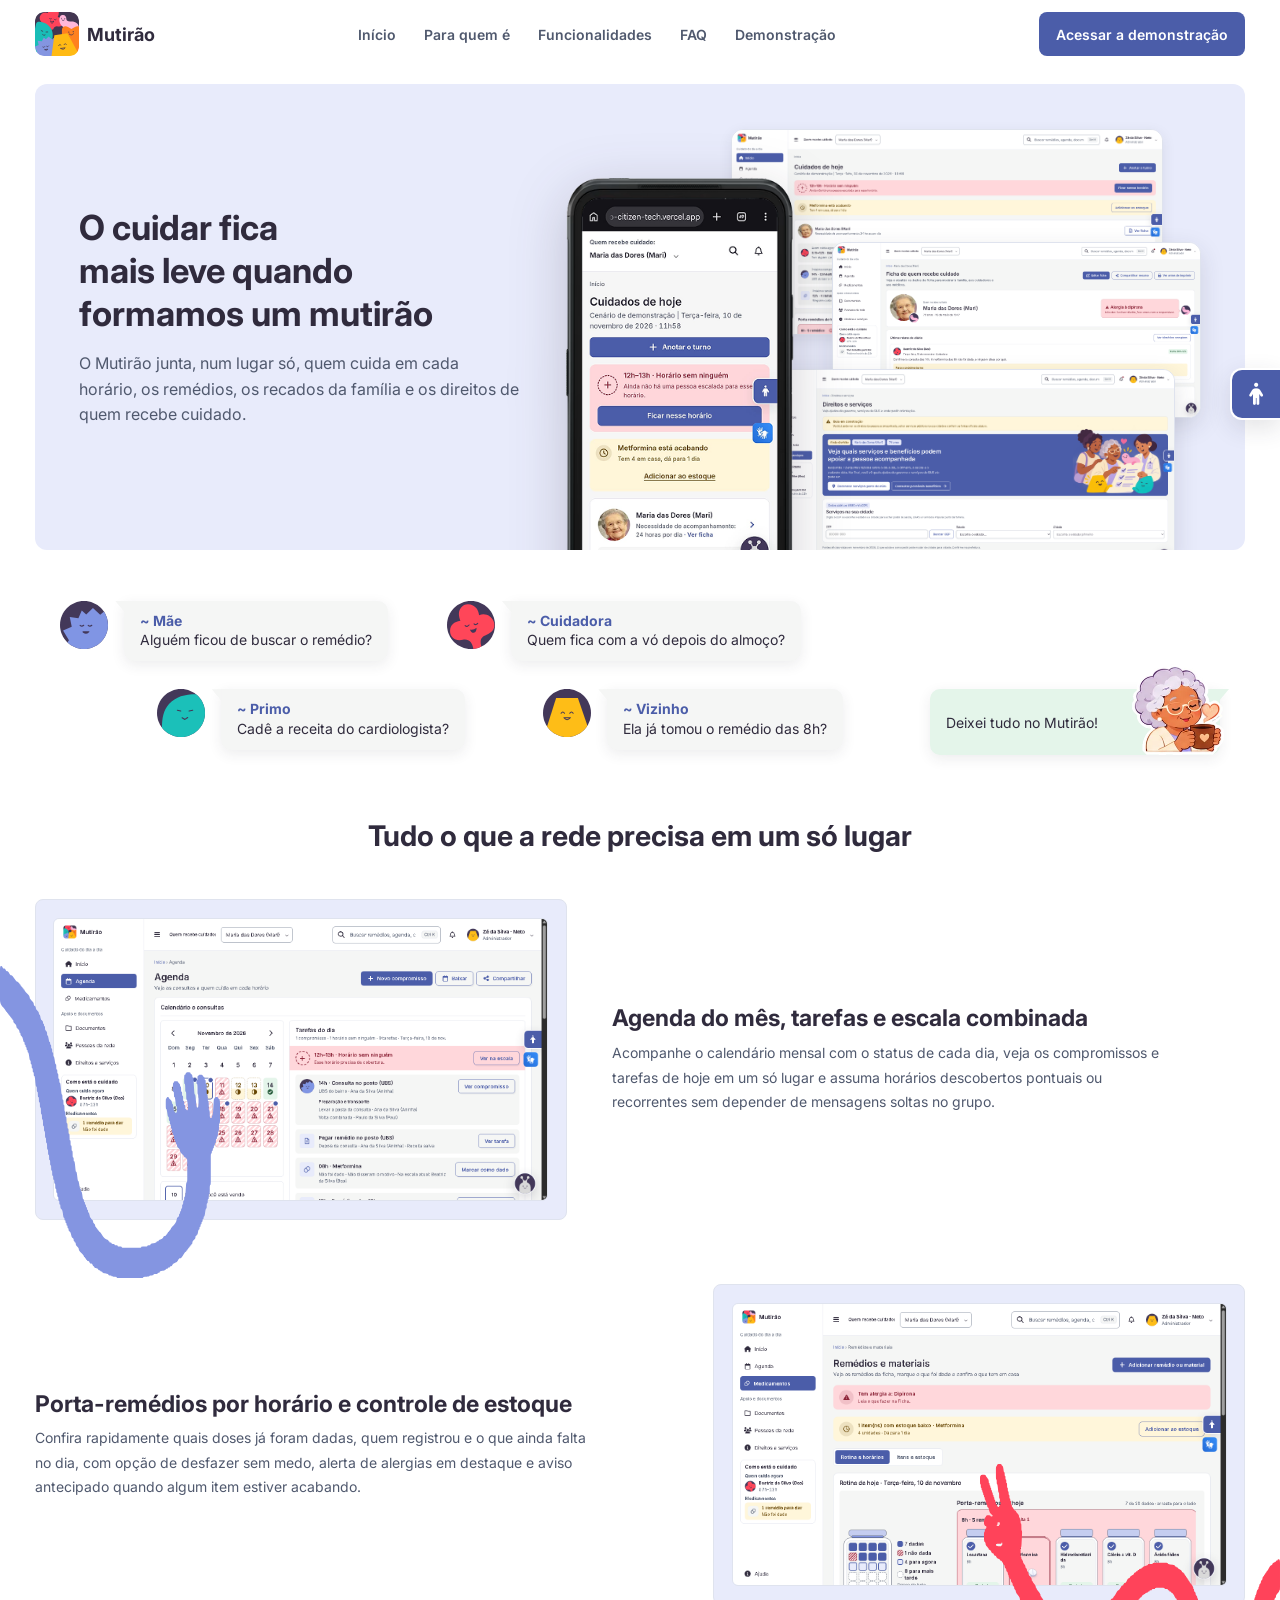
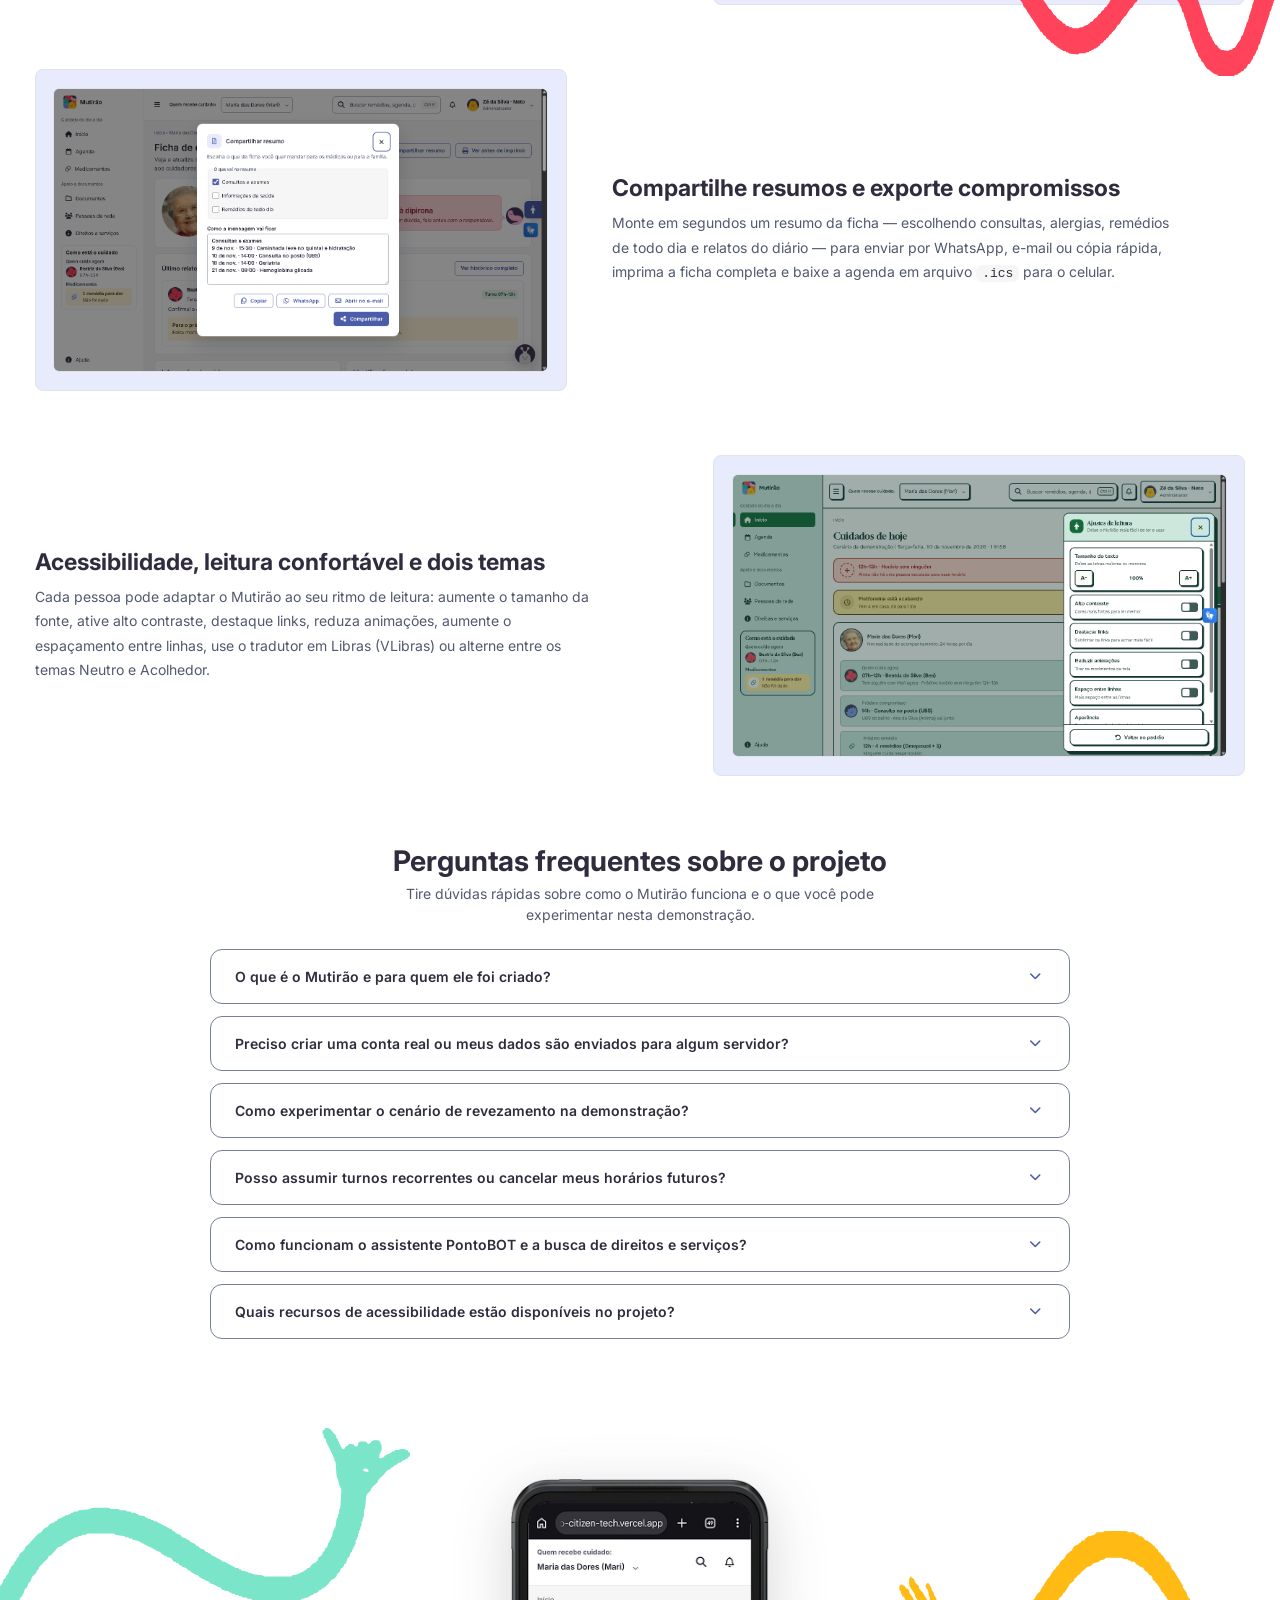
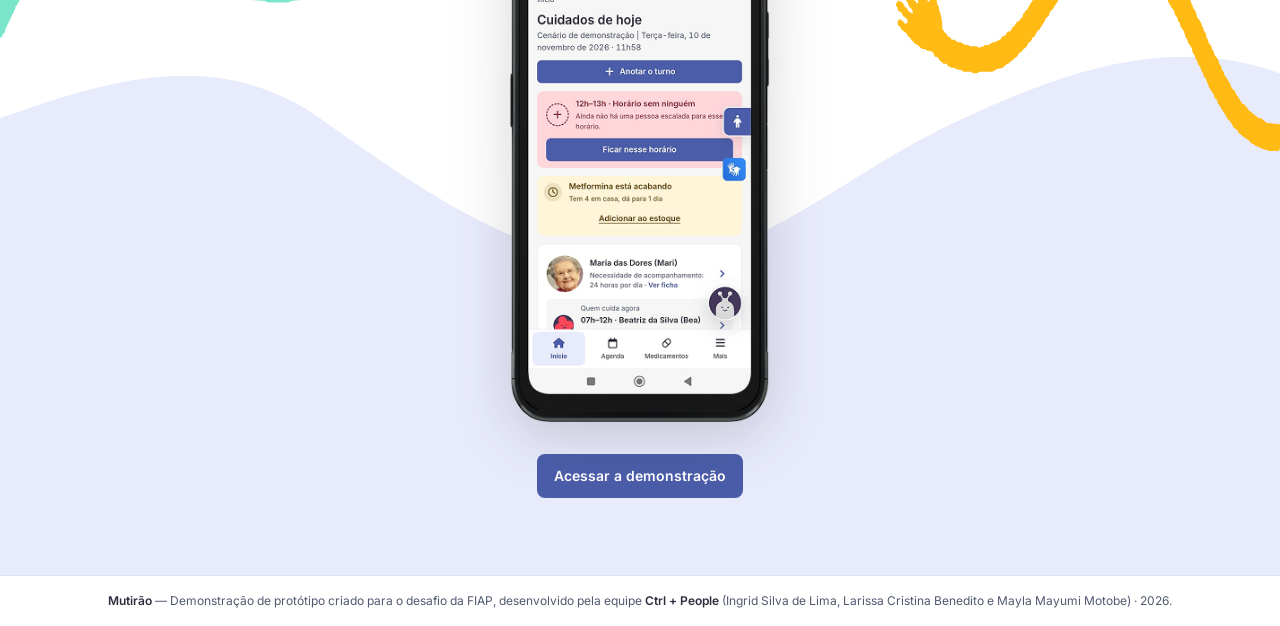
==== index.html @ 4e5c8150 "fix:update na landing page - secoes" ====
<!doctype html>
<html lang="pt-BR">

<head>
  <meta charset="UTF-8" />
  <meta name="viewport" content="width=device-width, initial-scale=1.0" />

  <!-- SEO Principal -->
  <title>Mutirão | Plataforma de Cuidado Compartilhado</title>
  <meta name="description"
    content="O Mutirão junta, num lugar só, quem cuida em cada horário, os remédios, os recados da família e os direitos de quem recebe cuidado." />
  <meta name="robots" content="index, follow" />
  <meta name="application-name" content="Mutirão" />
  <meta name="author"
    content="Grupo Ctrl + People — Ingrid Silva de Lima, Larissa Cristina Benedito e Mayla Mayumi Motobe" />
  <meta name="theme-color" content="#8495E1" />

  <!-- Open Graph / Compartilhamento Social -->
  <meta property="og:type" content="website" />
  <meta property="og:locale" content="pt_BR" />
  <meta property="og:site_name" content="Mutirão" />
  <meta property="og:title" content="Mutirão | Plataforma de Cuidado Compartilhado" />
  <meta property="og:description"
    content="O Mutirão junta, num lugar só, quem cuida em cada horário, os remédios, os recados da família e os direitos de quem recebe cuidado." />

  <!-- Twitter Card -->
  <meta name="twitter:card" content="summary_large_image" />
  <meta name="twitter:title" content="Mutirão | Plataforma de Cuidado Compartilhado" />
  <meta name="twitter:description"
    content="O Mutirão junta, num lugar só, quem cuida em cada horário, os remédios, os recados da família e os direitos de quem recebe cuidado." />

  <link rel="canonical" href="https://mutirao-citizen-tech.vercel.app/" />
  <meta property="og:url" content="https://mutirao-citizen-tech.vercel.app/" />
  <meta property="og:image"
    content="https://mutirao-citizen-tech.vercel.app/assets/media/favicon_io/android-chrome-512x512.png" />
  <meta name="twitter:image"
    content="https://mutirao-citizen-tech.vercel.app/assets/media/favicon_io/android-chrome-512x512.png" />

  <!-- Favicons e Web App Manifest -->
  <link rel="icon" href="assets/media/favicon_io/favicon.ico" sizes="any" />
  <link rel="icon" type="image/png" sizes="32x32" href="assets/media/favicon_io/favicon-32x32.png" />
  <link rel="icon" type="image/png" sizes="16x16" href="assets/media/favicon_io/favicon-16x16.png" />
  <link rel="apple-touch-icon" sizes="180x180" href="assets/media/favicon_io/apple-touch-icon.png" />
  <link rel="manifest" href="assets/media/favicon_io/site.webmanifest" />

  <link rel="preconnect" href="https://fonts.googleapis.com" />
  <link rel="preconnect" href="https://fonts.gstatic.com" crossorigin />
  <link rel="stylesheet" href="https://fonts.googleapis.com/css2?family=Inter:wght@400;600;700&display=swap"
    media="print" onload="this.media='all'" />
  <noscript>
    <link rel="stylesheet" href="https://fonts.googleapis.com/css2?family=Inter:wght@400;600;700&display=swap" />
  </noscript>
  <link rel="stylesheet" href="https://cdnjs.cloudflare.com/ajax/libs/font-awesome/6.7.2/css/all.min.css"
    crossorigin="anonymous" referrerpolicy="no-referrer" />
  <link rel="stylesheet" href="assets/css/variaveis.css" />
  <link rel="stylesheet" href="assets/css/style.css" />
  <link rel="stylesheet" href="assets/css/acessibilidade.css" />
  <link rel="stylesheet" href="assets/css/componentes.css" />
  <link rel="stylesheet" href="assets/css/landing.css" />
  <script type="application/ld+json">
    {
      "@context": "https://schema.org",
      "@type": "WebSite",
      "name": "Mutirão",
      "url": "https://mutirao-citizen-tech.vercel.app/",
      "inLanguage": "pt-BR",
      "description": "Plataforma web de cuidado compartilhado para organizar turnos, remédios, documentos, diário de passagem e direitos de quem recebe cuidado."
    }
  </script>
  <script src="assets/js/acessibilidade.js" defer></script>
</head>

<body class="pagina-landing" id="topo">
  <a class="pular-conteudo" href="#conteudo">Pular para o conteúdo</a>

  <header class="landing-topo">
    <div class="landing-topo__conteudo landing-container">
      <a class="landing-topo__marca" href="#topo" aria-label="Mutirão — Voltar ao topo">
        <img src="assets/media/marca/logo-mutirao.svg" alt="" width="44" height="44" aria-hidden="true" />
        <span>Mutirão</span>
      </a>

      <button class="botao-icone landing-topo__alternar" type="button" id="alternar-menu-landing"
        aria-expanded="false" aria-controls="menu-landing" aria-label="Abrir menu de navegação">
        <i class="fa-solid fa-bars landing-topo__icone-abrir" aria-hidden="true"></i>
        <i class="fa-solid fa-xmark landing-topo__icone-fechar" aria-hidden="true"></i>
      </button>

      <div class="landing-topo__menu" id="menu-landing">
        <nav class="landing-topo__nav" aria-label="Seções da página">
          <a href="#topo">Início</a>
          <a href="#conversa">Para quem é</a>
          <a href="#recursos">Funcionalidades</a>
          <a href="#faq">FAQ</a>
          <a href="#demonstracao">Demonstração</a>
        </nav>
        <a class="botao botao--primario landing-topo__cta" href="login.html">Acessar a demonstração</a>
      </div>
    </div>
  </header>

  <main class="landing-conteudo" id="conteudo" tabindex="-1">
    <section class="landing-hero landing-container" aria-labelledby="titulo-principal">
      <div class="landing-hero__texto">
        <h1 id="titulo-principal">O cuidar fica mais leve quando formamos um mutirão</h1>
        <p>O Mutirão junta, num lugar só, quem cuida em cada horário, os remédios, os recados da família e os direitos de
          quem recebe cuidado.</p>
      </div>
      <div class="landing-hero__vitrine" aria-label="Prévia das telas do Mutirão no celular e no computador">
        <figure class="landing-vitrine__janela landing-vitrine__janela--inicio">
          <img src="assets/media/aplicacao/home.png"
            alt="Tela de Início do Mutirão com os cuidados de hoje, alertas de horário e porta-remédios" width="1920"
            height="911" />
        </figure>
        <figure class="landing-vitrine__janela landing-vitrine__janela--ficha">
          <img src="assets/media/aplicacao/ficha.png"
            alt="Ficha da pessoa acompanhada com alerta de alergia, último relato do diário e informações de saúde"
            width="1920" height="911" loading="lazy" />
        </figure>
        <figure class="landing-vitrine__janela landing-vitrine__janela--direitos">
          <img src="assets/media/aplicacao/direitos.png"
            alt="Tela de Direitos e serviços com questionário orientativo e busca por CEP" width="1920" height="911"
            loading="lazy" />
        </figure>
        <figure class="landing-vitrine__celular">
          <img src="assets/media/aplicacao/mobile-home.png"
            alt="Versão mobile do Mutirão exibindo a tela de Início no celular" width="389" height="705" />
        </figure>
      </div>
    </section>

    <section class="landing-grupo landing-container" id="conversa" aria-labelledby="titulo-conversa">
      <h2 id="titulo-conversa" class="acessibilidade__leitor-tela">Exemplo de conversa no grupo da família</h2>
      <ol class="landing-grupo__mensagens">
        <li class="landing-mensagem landing-mensagem--mae">
          <img src="assets/media/mascotes/icone-mascote-espeto.svg" alt="" width="48" height="48" aria-hidden="true" />
          <p class="landing-mensagem__balao"><strong>~ Mãe</strong> Alguém ficou de buscar o remédio?</p>
        </li>
        <li class="landing-mensagem landing-mensagem--cuidadora">
          <img src="assets/media/mascotes/icone-mascote-trevo.svg" alt="" width="48" height="48" aria-hidden="true" />
          <p class="landing-mensagem__balao"><strong>~ Cuidadora</strong> Quem fica com a vó depois do almoço?</p>
        </li>
        <li class="landing-mensagem landing-mensagem--primo">
          <img src="assets/media/mascotes/icone-mascote-pingo.svg" alt="" width="48" height="48" aria-hidden="true" />
          <p class="landing-mensagem__balao"><strong>~ Primo</strong> Cadê a receita do cardiologista?</p>
        </li>
        <li class="landing-mensagem landing-mensagem--vizinho">
          <img src="assets/media/mascotes/icone-mascote-cubado.svg" alt="" width="48" height="48" aria-hidden="true" />
          <p class="landing-mensagem__balao"><strong>~ Vizinho</strong> Ela já tomou o remédio das 8h?</p>
        </li>
        <li class="landing-mensagem landing-mensagem--resposta">
          <p class="landing-mensagem__balao">Deixei tudo no Mutirão!</p>
          <img class="landing-mensagem__figurinha" src="assets/media/figurinhas/mari-cafe.webp" alt="" width="103"
            height="98" aria-hidden="true" />
        </li>
      </ol>
    </section>

    <section class="landing-recursos" id="recursos" aria-labelledby="titulo-recursos">
      <div class="landing-container">
        <h2 id="titulo-recursos">Tudo o que a rede precisa em um só lugar</h2>

        <article class="landing-bloco">
          <div class="landing-bloco__visual">
            <figure class="landing-bloco__previa">
              <img src="assets/media/aplicacao/recurso-agenda.png"
                alt="Tela de Agenda exibindo calendário mensal com indicadores de cobertura, tarefas do dia, consulta na UBS e botões para baixar ou compartilhar"
                width="1366" height="780" />
            </figure>
            <img class="landing-braco landing-braco--azul" src="assets/media/ilustracoes/braco-esquerdo-1.svg" alt=""
              width="267" height="379" aria-hidden="true" />
          </div>
          <div class="landing-bloco__texto">
            <h3>Agenda do mês, tarefas e escala combinada</h3>
            <p>Acompanhe o calendário mensal com o status de cada dia, veja os compromissos e tarefas de hoje em um só
              lugar e assuma horários descobertos pontuais ou recorrentes sem depender de mensagens soltas no grupo.</p>
          </div>
        </article>

        <article class="landing-bloco landing-bloco--invertido">
          <div class="landing-bloco__texto">
            <h3>Porta-remédios por horário e controle de estoque</h3>
            <p>Confira rapidamente quais doses já foram dadas, quem registrou e o que ainda falta no dia, com opção de
              desfazer sem medo, alerta de alergias em destaque e aviso antecipado quando algum item estiver acabando.</p>
          </div>
          <div class="landing-bloco__visual">
            <figure class="landing-bloco__previa">
              <img src="assets/media/aplicacao/recurso-medicamentos.png"
                alt="Tela de Medicamentos exibindo alerta de alergia, estoque baixo de Metformina e porta-remédios agrupado por horário"
                width="1366" height="780" />
            </figure>
            <img class="landing-braco landing-braco--vermelho" src="assets/media/ilustracoes/braco-direito-1.svg" alt=""
              width="377" height="267" aria-hidden="true" />
          </div>
        </article>

        <article class="landing-bloco">
          <div class="landing-bloco__visual">
            <figure class="landing-bloco__previa">
              <img src="assets/media/aplicacao/recurso-compartilhar.png"
                alt="Janela Compartilhar resumo na Ficha permitindo escolher seções e enviar por cópia, WhatsApp ou e-mail"
                width="1366" height="780" />
            </figure>
          </div>
          <div class="landing-bloco__texto">
            <h3>Compartilhe resumos e exporte compromissos</h3>
            <p>Monte em segundos um resumo da ficha — escolhendo consultas, alergias, remédios de todo dia e relatos do
              diário — para enviar por WhatsApp, e-mail ou cópia rápida, imprima a ficha completa e baixe a agenda em
              arquivo <code>.ics</code> para o celular.</p>
          </div>
        </article>

        <article class="landing-bloco landing-bloco--invertido">
          <div class="landing-bloco__texto">
            <h3>Acessibilidade, leitura confortável e dois temas</h3>
            <p>Cada pessoa pode adaptar o Mutirão ao seu ritmo de leitura: aumente o tamanho da fonte, ative alto
              contraste, destaque links, reduza animações, aumente o espaçamento entre linhas, use o tradutor em Libras
              (VLibras) ou alterne entre os temas Neutro e Acolhedor.</p>
          </div>
          <div class="landing-bloco__visual">
            <figure class="landing-bloco__previa">
              <img src="assets/media/aplicacao/recurso-acessibilidade.png"
                alt="Painel Ajustes de leitura aberto no tema Acolhedor exibindo tamanho de texto, alto contraste, destaque de links e troca de tema"
                width="1366" height="780" />
            </figure>
          </div>
        </article>
      </div>
    </section>

    <section class="landing-faq landing-container" id="faq" aria-labelledby="titulo-faq">
      <div class="landing-faq__cabecalho">
        <h2 id="titulo-faq">Perguntas frequentes sobre o projeto</h2>
        <p>Tire dúvidas rápidas sobre como o Mutirão funciona e o que você pode experimentar nesta demonstração.</p>
      </div>

      <div class="landing-faq__lista">
        <details class="landing-faq__item">
          <summary>O que é o Mutirão e para quem ele foi criado?<i class="fa-solid fa-chevron-down"
              aria-hidden="true"></i></summary>
          <div class="landing-faq__resposta">
            <p>O <strong>Mutirão</strong> é um protótipo web criado pela equipe <strong>Ctrl + People</strong> para a
              Global Solution 2026 da FIAP (desafio Citizen Tech). Ele ajuda familiares e cuidadores que dividem a rotina
              de alguém a reunir escala de turnos, porta-remédios, documentos, diário de passagem e orientação sobre
              direitos e serviços públicos em um só lugar.</p>
          </div>
        </details>

        <details class="landing-faq__item">
          <summary>Preciso criar uma conta real ou meus dados são enviados para algum servidor?<i
              class="fa-solid fa-chevron-down" aria-hidden="true"></i></summary>
          <div class="landing-faq__resposta">
            <p>Não. A entrada é uma demonstração navegável com dados fictícios (Zé, Mari e Flavinho). As alterações
              feitas na rotina ficam salvas apenas na sessão do navegador (<code>sessionStorage</code>), enquanto o tema
              visual, os ajustes de leitura e o resultado concluído do questionário de direitos permanecem em
              <code>localStorage</code>.</p>
          </div>
        </details>

        <details class="landing-faq__item">
          <summary>Como experimentar o cenário de revezamento na demonstração?<i class="fa-solid fa-chevron-down"
              aria-hidden="true"></i></summary>
          <div class="landing-faq__resposta">
            <p>Clique em <strong>Acessar a demonstração</strong> e entre com os dados preenchidos de exemplo. A aplicação
              abre na ficha inicial do <strong>Flavinho</strong>; pelo seletor <strong>Quem recebe cuidado</strong> no
              topo, você pode alternar para a ficha da <strong>Mari</strong> (acompanhamento 24h) para assumir horários
              sem ninguém, registrar doses no porta-remédios e anotar o turno no Diário.</p>
          </div>
        </details>

        <details class="landing-faq__item">
          <summary>Posso assumir turnos recorrentes ou cancelar meus horários futuros?<i class="fa-solid fa-chevron-down"
              aria-hidden="true"></i></summary>
          <div class="landing-faq__resposta">
            <p>Sim. Na <strong>Agenda</strong> e no <strong>Início</strong>, você pode cobrir uma janela só naquela
              data, toda semana ou todos os dias, além de cancelar suas participações futuras em lote mantendo todo o
              histórico anterior preservado.</p>
          </div>
        </details>

        <details class="landing-faq__item">
          <summary>Como funcionam o assistente PontoBOT e a busca de direitos e serviços?<i
              class="fa-solid fa-chevron-down" aria-hidden="true"></i></summary>
          <div class="landing-faq__resposta">
            <p>O <strong>PontoBOT</strong> ajuda a encontrar telas e funções do Mutirão em linguagem simples, sem
              acessar os dados da ficha ativa e com respostas locais de contingência quando a API estiver indisponível.
              Já a área de <strong>Direitos e serviços</strong> consulta as APIs públicas do IBGE e ViaCEP para montar
              atalhos de UBS, CRAS e Farmácia Popular perto da família.</p>
          </div>
        </details>

        <details class="landing-faq__item">
          <summary>Quais recursos de acessibilidade estão disponíveis no projeto?<i class="fa-solid fa-chevron-down"
              aria-hidden="true"></i></summary>
          <div class="landing-faq__resposta">
            <p>Todas as telas contam com navegação por teclado, atalho para pular ao conteúdo, ajuste de tamanho e
              espaçamento do texto, alto contraste, destaque de links, redução de animações, VLibras e alternância entre
              os temas visuais <strong>Neutro</strong> e <strong>Acolhedor</strong> pelo botão flutuante lateral.</p>
          </div>
        </details>
      </div>
    </section>

    <section class="landing-final" id="demonstracao" aria-labelledby="titulo-demonstracao">
      <h2 id="titulo-demonstracao" class="acessibilidade__leitor-tela">Acesse a demonstração do Mutirão</h2>
      <svg class="landing-final__onda" viewBox="0 0 1440 338" preserveAspectRatio="none" aria-hidden="true">
        <path
          d="M0 112C130 62 248 28 360 112C482 204 590 286 720 286C850 286 942 184 1072 118C1202 52 1320 12 1440 58V338H0V112Z" />
      </svg>
      <img class="landing-braco landing-braco--verde" src="assets/media/ilustracoes/braco-esquerdo-2.svg" alt=""
        width="522" height="267" aria-hidden="true" />
      <img class="landing-braco landing-braco--amarelo" src="assets/media/ilustracoes/braco-direito-2.svg" alt=""
        width="466" height="267" aria-hidden="true" />

      <div class="landing-final__conteudo">
        <img class="landing-final__celular" src="assets/media/aplicacao/mobile-home.png"
          alt="Tela inicial do Mutirão no celular mostrando os cuidados de hoje" width="389" height="705"
          loading="lazy" />
        <a class="botao botao--primario" href="login.html">Acessar a demonstração</a>
      </div>
    </section>
  </main>

  <footer class="rodape-site">
    <p>
      <strong>Mutirão</strong> — Demonstração de protótipo criado para o desafio da FIAP, desenvolvido pela equipe
      <strong>Ctrl + People</strong> (Ingrid Silva de Lima, Larissa Cristina Benedito e Mayla Mayumi Motobe) · 2026.
    </p>
  </footer>
  <script src="assets/js/landing.js" defer></script>
  <script src="assets/js/vlibras.js" defer></script>
</body>

</html>
---- assets/css/variaveis.css ----
:root {
  /* Cores da marca e neutras */
  --cor-primaria: #4B5DA9;
  --cor-primaria-hover: #3E4E96;
  --cor-secundaria-clara: #E8EBFB;
  --cor-neutra-escura-01: #302B3D;
  --cor-neutra-media: #50596E;
  --cor-neutra-clara-01: #F5F6F5;
  --cor-neutra-clara-02: #FFFFFF;
  --cor-neutra-clara-03: #DFE3EE;
  --cor-neutra-clara-04: #E6E6ED;

  /* Cores semânticas de superfície e texto */
  --cor-fundo-pagina: var(--cor-neutra-clara-01);
  --cor-superficie: var(--cor-neutra-clara-02);
  --cor-superficie-suave: var(--cor-secundaria-clara);
  --cor-texto-principal: var(--cor-neutra-escura-01);
  --cor-texto-secundario: var(--cor-neutra-media);
  --cor-borda-sutil: var(--cor-neutra-clara-03);
  --cor-borda-controle: #767F94;

  /* Cores semânticas de estado */
  --cor-aviso-sucesso: #235A38;
  --cor-aviso-sucesso-claro: #E4F5EA;
  --cor-aviso-atencao-claro: #FFF6DA;
  --cor-aviso-atencao-escuro: #694806;
  --cor-aviso-alerta-claro: #FFD7DB;
  --cor-aviso-alerta-escuro: #8C2337;
  --cor-aviso-info-claro: var(--cor-secundaria-clara);
  --cor-aviso-info-escuro: var(--cor-primaria);
  --cor-backdrop: #302b3d55;
  --cor-backdrop-dialogo: rgb(0 0 0 / 48%);

  /* Tipografia */
  --fonte-interface: "Inter", system-ui, sans-serif;
  --fonte-titulo: var(--fonte-interface);
  --fonte-manuscrita: var(--fonte-interface);
  --peso-regular: 400;
  --peso-semibold: 600;
  --peso-negrito: 700;
  --texto-titulo-pagina: 1.625rem;
  --texto-titulo-secao: 1.25rem;
  --texto-titulo-cartao: 1rem;
  --texto-interface: 0.875rem;
  --texto-legenda: 0.75rem;
  --texto-micro: 0.6875rem;

  /* Dimensões de layout e grid */
  --largura-menu-lateral: 250px;
  --altura-barra-superior: 88px;
  --altura-barra-inferior-mobile: 68px;
  --tamanho-alvo-toque: 44px;
  --gap-dashboard: 20px;

  /* Espaçamentos, bordas, sombras e camadas */
  --espaco-xs: 4px;
  --espaco-sm: 8px;
  --espaco-md: 12px;
  --espaco-lg: 16px;
  --espaco-xl: 24px;
  --raio-sm: 6px;
  --raio-md: 7px;
  --raio-lg: 8px;
  --raio-xl: 12px;
  --raio-pill: 999px;
  --borda-padrao: 1px solid var(--cor-borda-sutil);
  --borda-controle: 1px solid var(--cor-borda-controle);
  --sombra-cartao: none;
  --sombra-popover: 0 4px 14px #302b3d16;
  --sombra-elevada: 0 8px 24px #302b3d22;
  --transicao-padrao: 0.15s ease;
  --anel-foco: 2px solid var(--cor-primaria);
  --z-sidebar-mobile: 10;
  --z-topbar: 20;
  --z-popover: 30;
  --z-skip-link: 50;
  --z-acessibilidade-botao: 60;
  --z-acessibilidade-fundo: 65;
  --z-acessibilidade-painel: 70;
  --cor-switch-thumb: var(--cor-neutra-clara-02);
  --cor-logo-fundo: var(--cor-neutra-clara-02);
  --cor-sombra: #302b3d0a;
  --cor-porta-remedios-fundo: var(--cor-superficie-suave);
  --pote-borda: #50596E;
  --pote-espessura: 1.5px;
  --pote-tampa: #C5CDF0;
  --pote-tampa-escura: #8495E1;
  --pote-aba: #8495E1;
  --pote-vidro: #FFFFFF;
  --pote-fundo: #F5F6F5;
  --pote-fundo-borda: #DFE3EE;
  --pote-brilho: transparent;
  --pote-check-fundo: var(--cor-primaria);
  --pote-check-cor: #FFFFFF;
  --pote-texto: var(--cor-texto-principal);
  --cor-mural: #E6E6ED;
  --cor-postit-manteiga: #FFF6C8;
  --cor-postit-branco: #FFFFFF;
  --postit-borda: 1px solid #DFE3EE;
  --postit-sombra: 0 6px 16px #302b3d1f;
  --pote-duracao: 0.6s;
  --pote-curva: cubic-bezier(0.34, 1.25, 0.64, 1);
  --espessura-borda: 1px;

  font-family: var(--fonte-interface);
  color: var(--cor-texto-principal);
}

html.tema--acolhedor {
  --cor-primaria: #146A3A;
  --cor-primaria-hover: #0F5A30;
  --cor-secundaria-clara: #CDE7DD;
  --cor-neutra-escura-01: #12332E;
  --cor-neutra-media: #3E5A54;
  --cor-neutra-clara-01: #FCFBF7;
  --cor-neutra-clara-03: #12332E;
  --cor-neutra-clara-04: #EEF3F1;
  --cor-fundo-pagina: #FCFBF7;
  --cor-superficie-suave: #CDE7DD;
  --cor-texto-principal: #12332E;
  --cor-texto-secundario: #3E5A54;
  --cor-borda-sutil: #12332E;
  --cor-borda-controle: #12332E;
  --cor-aviso-sucesso: #146A3A;
  --cor-aviso-sucesso-claro: #CDE7DD;
  --cor-aviso-atencao-claro: #FFE59A;
  --cor-aviso-atencao-escuro: #5A3D00;
  --cor-aviso-alerta-claro: #FFD3C9;
  --cor-aviso-alerta-escuro: #A8201A;
  --cor-aviso-info-claro: #F3ECFC;
  --cor-aviso-info-escuro: #3F3A8F;
  --cor-backdrop: #12332e66;
  --fonte-interface: "Onest", system-ui, sans-serif;
  --fonte-titulo: "Gloock", Georgia, serif;
  --fonte-manuscrita: "Gochi Hand", "Onest", cursive;
  --raio-lg: 12px;
  --raio-xl: 16px;
  --espessura-borda: 2px;
  --borda-padrao: 2px solid var(--cor-borda-sutil);
  --borda-controle: 2px solid var(--cor-borda-controle);
  --cor-sombra: #12332E;
  --sombra-cartao: 3px 3px 0 var(--cor-sombra);
  --sombra-popover: 5px 5px 0 var(--cor-sombra);
  --sombra-elevada: 8px 8px 0 var(--cor-sombra);
  --anel-foco: 3px solid #1B5FA8;
  --cor-porta-remedios-fundo: #CDE7DD;
  --pote-borda: #12332E;
  --pote-espessura: 2px;
  --pote-tampa: linear-gradient(100deg, #F9D986F2 0%, #F6C445F2 50%, #C59D37F2 100%);
  --pote-tampa-escura: #C59D37;
  --pote-aba: #F6C445;
  --pote-vidro: #EEF3F1;
  --pote-fundo: linear-gradient(180deg, #CFD9D6 0%, #E8EDED 35%, #F7FAFA 100%);
  --pote-fundo-borda: #12332E59;
  --pote-brilho: #FFFFFF1F;
  --pote-check-fundo: #C9A7F0;
  --pote-check-cor: #12332E;
  --pote-texto: #12332E;
  --cor-mural: #D9D9D9;
  --cor-postit-manteiga: #FFF6C8;
  --cor-postit-branco: #FFFFFF;
  --postit-borda: 1.5px solid #12332E;
  --postit-sombra: 5px 5px 0 #12332E;
}

/* Tema de alto contraste (Recursos Assistivos) */
html.acessibilidade--alto-contraste {
  --cor-primaria: #FFE600;
  --cor-primaria-hover: #FFF066;
  --cor-secundaria-clara: #1A1F2B;
  --cor-neutra-escura-01: #FFFFFF;
  --cor-neutra-media: #E2E8F0;
  --cor-neutra-clara-01: #000000;
  --cor-neutra-clara-02: #0D0D0D;
  --cor-neutra-clara-03: #FFFFFF;
  --cor-neutra-clara-04: #262626;
  --cor-fundo-pagina: #000000;
  --cor-superficie: #0D0D0D;
  --cor-superficie-suave: #1A1F2B;
  --cor-texto-principal: #FFFFFF;
  --cor-texto-secundario: #E2E8F0;
  --cor-borda-sutil: #FFFFFF;
  --cor-borda-controle: #FFFFFF;
  --cor-aviso-sucesso: #86EFAC;
  --cor-aviso-sucesso-claro: #052E16;
  --cor-aviso-atencao-claro: #422006;
  --cor-aviso-atencao-escuro: #FDE047;
  --cor-aviso-alerta-claro: #450A0A;
  --cor-aviso-alerta-escuro: #FCA5A5;
  --cor-aviso-info-claro: #172554;
  --cor-aviso-info-escuro: #93C5FD;
  --cor-backdrop: rgba(0, 0, 0, 0.82);
  --cor-backdrop-dialogo: var(--cor-backdrop);
  --cor-switch-thumb: #0D0D0D;
  --cor-logo-fundo: #FFFFFF;
  --anel-foco: 3px solid #FFE600;
  --cor-sombra: transparent;
  --sombra-cartao: none;
  --cor-porta-remedios-fundo: #0D0D0D;
  --pote-borda: #FFFFFF;
  --pote-tampa: #FFE600;
  --pote-tampa-escura: #FFE600;
  --pote-aba: #FFE600;
  --pote-vidro: #0D0D0D;
  --pote-fundo: #000000;
  --pote-fundo-borda: #FFFFFF;
  --pote-brilho: transparent;
  --pote-check-fundo: #FFE600;
  --pote-check-cor: #000000;
  --cor-mural: #000000;
  --cor-postit-manteiga: #0D0D0D;
  --cor-postit-branco: #0D0D0D;
  --postit-borda: 2px solid #FFFFFF;
  --postit-sombra: none;
}

@media (width < 1150px) {
  :root {
    --altura-barra-superior: calc(76px + env(safe-area-inset-top));
    --texto-titulo-pagina: 1.375rem;
    --texto-titulo-secao: 1.125rem;
    --gap-dashboard: 14px;
  }
}

/* Estilos globais base */
*,
*::before,
*::after {
  box-sizing: border-box;
}

body {
  margin: 0;
  min-height: 100dvh;
  background: var(--cor-fundo-pagina);
  color: var(--cor-texto-principal);
  font-family: var(--fonte-interface);
  font-size: var(--texto-interface);
  line-height: 1.5;
  -webkit-font-smoothing: antialiased;
}

h1,
h2,
h3,
h4 {
  margin: 0;
  font-family: var(--fonte-titulo);
  font-weight: var(--peso-negrito);
  line-height: 1.25;
}

h1 {
  font-size: var(--texto-titulo-pagina);
}

h2 {
  font-size: var(--texto-titulo-secao);
}

h3 {
  font-size: var(--texto-titulo-cartao);
}

button,
input,
select,
textarea {
  font: inherit;
}

button,
summary {
  cursor: pointer;
}

a {
  color: inherit;
  text-decoration: none;
}

:focus-visible {
  outline: var(--anel-foco);
  outline-offset: 2px;
}
---- assets/css/style.css ----
.pular-conteudo {
  position: fixed;
  top: -100px;
  left: var(--espaco-lg);
  z-index: var(--z-skip-link);
  padding: var(--espaco-sm) var(--espaco-md);
  border-radius: var(--raio-md);
  background: var(--cor-primaria);
  color: var(--cor-neutra-clara-02);
  font-weight: var(--peso-semibold);
}

.pular-conteudo:focus-visible {
  top: var(--espaco-md);
  outline: var(--anel-foco);
  outline-offset: 2px;
}

#conteudo {
  scroll-margin-top: calc(var(--altura-barra-superior) + var(--espaco-md));
}

#conteudo:focus {
  outline: var(--anel-foco);
  outline-offset: -4px;
}

#conteudo:focus:not(:focus-visible) {
  outline: none;
}

:is(.fa-solid, .fa-regular, .fa-brands, .icone-capsula) {
  display: inline-flex;
  align-items: center;
  justify-content: center;
  width: 20px;
  height: 20px;
  font-size: 1.0625rem;
  line-height: 1;
  flex: none;
}

.barra-topo .botao-icone :is(.fa-solid, .fa-regular, .icone-capsula) {
  font-size: 1.125rem;
}

.barra-inferior :is(.fa-solid, .fa-regular, .icone-capsula) {
  width: 22px;
  height: 22px;
  font-size: 1.125rem;
}

.cartao-status__linha :is(.fa-solid, .fa-regular, .icone-capsula) {
  font-size: 1rem;
}

.barra-topo {
  position: fixed;
  inset: 0 0 auto var(--largura-menu-lateral);
  min-height: var(--altura-barra-superior);
  display: flex;
  flex-wrap: wrap;
  align-items: center;
  gap: var(--espaco-sm) 14px;
  padding: var(--espaco-lg);
  background: var(--cor-superficie);
  border-bottom: var(--borda-padrao);
  z-index: var(--z-topbar);
  transition: left var(--transicao-padrao);
}

.barra-topo__rotulo-pessoa {
  font-size: var(--texto-legenda);
  font-weight: var(--peso-semibold);
  line-height: 1.2;
}

.barra-topo__acoes {
  margin-left: auto;
  display: flex;
  align-items: center;
  gap: var(--espaco-md);
}

.busca-topo {
  position: relative;
  display: flex;
  align-items: center;
  width: clamp(200px, 22vw, 340px);
  min-height: 40px;
  padding: 0 var(--espaco-sm) 0 4px;
  border: var(--borda-controle);
  border-radius: var(--raio-lg);
  background: var(--cor-superficie);
  transition: width 0.2s ease, border-color var(--transicao-padrao), background-color var(--transicao-padrao);
}

.busca-topo:focus-within,
.busca-topo--aberta {
  border-color: var(--cor-primaria);
  background: var(--cor-superficie);
  outline: var(--anel-foco);
  outline-offset: 2px;
}

.busca-topo__gatilho {
  flex: none;
  width: 34px;
  height: 34px;
  min-height: 34px;
  color: var(--cor-texto-secundario);
}

.busca-topo__gatilho:hover {
  background: transparent;
  color: var(--cor-primaria);
}

.busca-topo__input {
  display: block;
  flex: 1 1 auto;
  min-width: 0;
  height: 38px;
  padding: 0 var(--espaco-xs);
  border: 0;
  background: transparent;
  color: var(--cor-texto-principal);
  font: inherit;
  font-size: var(--texto-interface);
  outline: none;
}

.busca-topo__input::placeholder {
  color: var(--cor-texto-secundario);
}

.busca-topo__limpar {
  flex: none;
  display: grid;
  place-items: center;
  width: 26px;
  height: 26px;
  border: 0;
  border-radius: var(--raio-sm);
  background: transparent;
  color: var(--cor-texto-secundario);
  cursor: pointer;
}

.busca-topo__limpar[hidden] {
  display: none;
}

.busca-topo__limpar:hover {
  background: var(--cor-superficie-suave);
  color: var(--cor-texto-principal);
}

.busca-topo__atalho {
  flex: none;
  padding: 2px 6px;
  border: var(--borda-padrao);
  border-radius: var(--raio-sm);
  background: var(--cor-fundo-pagina);
  color: var(--cor-texto-secundario);
  font-family: inherit;
  font-size: var(--texto-micro);
  font-weight: var(--peso-semibold);
  line-height: 1.3;
  pointer-events: none;
}

.busca-topo--com-texto .busca-topo__atalho {
  display: none;
}

.busca-topo__painel {
  position: absolute;
  top: calc(100% + 8px);
  right: 0;
  width: max(100%, 420px);
  max-height: min(440px, 68dvh);
  overflow-y: auto;
  padding: var(--espaco-md);
  border: var(--borda-padrao);
  border-radius: var(--raio-xl);
  background: var(--cor-superficie);
  box-shadow: var(--sombra-popover);
  z-index: var(--z-popover);
}

.busca-topo__recentes {
  display: flex;
  flex-wrap: wrap;
  align-items: center;
  gap: 6px;
  margin-bottom: var(--espaco-sm);
  padding-bottom: var(--espaco-sm);
  border-bottom: var(--borda-padrao);
}

.busca-topo__recentes[hidden] {
  display: none;
}

.busca-topo__recentes-rotulo {
  font-size: var(--texto-micro);
  font-weight: var(--peso-semibold);
  color: var(--cor-texto-secundario);
  text-transform: uppercase;
  letter-spacing: 0.04em;
}

.busca-topo__chip {
  padding: 3px 9px;
  border: var(--borda-padrao);
  border-radius: var(--raio-pill);
  background: var(--cor-fundo-pagina);
  color: var(--cor-texto-principal);
  font: inherit;
  font-size: var(--texto-legenda);
  cursor: pointer;
}

.busca-topo__chip:hover {
  border-color: var(--cor-primaria);
  background: var(--cor-superficie-suave);
  color: var(--cor-primaria);
}

.busca-topo__status {
  margin: 0 0 var(--espaco-xs);
  font-size: var(--texto-micro);
  font-weight: var(--peso-semibold);
  color: var(--cor-texto-secundario);
  text-transform: uppercase;
  letter-spacing: 0.04em;
}

.busca-topo__lista {
  list-style: none;
  margin: 0;
  padding: 0;
  display: grid;
  gap: 4px;
}

.busca-topo__grupo {
  margin-top: var(--espaco-xs);
  padding: 4px 10px 2px;
  font-size: var(--texto-micro);
  font-weight: var(--peso-negrito);
  letter-spacing: 0.05em;
  text-transform: uppercase;
  color: var(--cor-texto-secundario);
}

.busca-topo__lista a {
  display: flex;
  align-items: center;
  gap: var(--espaco-sm);
  min-height: 44px;
  padding: 8px 10px;
  border-radius: var(--raio-md);
  color: var(--cor-texto-principal);
  font-size: var(--texto-interface);
  text-decoration: none;
}

.busca-topo__item-icone {
  flex: none;
  display: grid;
  place-items: center;
  width: 32px;
  height: 32px;
  border-radius: var(--raio-md);
  background: var(--cor-superficie-suave);
  color: var(--cor-primaria);
  font-size: 0.9rem;
}

.busca-topo__item-texto {
  flex: 1;
  display: grid;
  gap: 2px;
  min-width: 0;
}

.busca-topo__item-texto strong {
  font-weight: var(--peso-semibold);
}

.busca-topo__item-texto mark {
  background: var(--cor-superficie-suave);
  color: var(--cor-primaria);
  font-weight: var(--peso-semibold);
  border-radius: 3px;
  padding: 0 2px;
}

.busca-topo__lista small {
  color: var(--cor-texto-secundario);
  font-size: var(--texto-legenda);
}

.busca-topo__lista a:hover,
.busca-topo__lista a:focus-visible {
  background: var(--cor-superficie-suave);
  color: var(--cor-primaria);
}

.busca-topo__lista a:hover .busca-topo__item-icone,
.busca-topo__lista a:focus-visible .busca-topo__item-icone {
  background: var(--cor-superficie);
}

html.tema--acolhedor .busca-topo {
  border: var(--borda-padrao);
  box-shadow: var(--sombra-cartao);
}

html.tema--acolhedor .busca-topo:focus-within,
html.tema--acolhedor .busca-topo--aberta {
  border-color: var(--cor-primaria);
  outline: var(--anel-foco);
  outline-offset: 2px;
}

html.acessibilidade--alto-contraste .busca-topo {
  border: var(--borda-padrao);
}

.botao-icone {
  border: 0;
  padding: 0;
  background: transparent;
  color: inherit;
  width: 40px;
  height: 40px;
  min-height: var(--tamanho-alvo-toque);
  display: inline-flex;
  align-items: center;
  justify-content: center;
  border-radius: var(--raio-md);
}

.botao-icone:hover,
summary:hover {
  background: var(--cor-secundaria-clara);
}

html.tema--acolhedor .barra-topo .botao-icone:not(.busca-topo__gatilho) {
  border: var(--espessura-borda) solid var(--cor-borda-controle);
  background: var(--cor-superficie);
  box-shadow: var(--sombra-cartao);
}

html.tema--acolhedor .barra-topo .botao-icone:not(.busca-topo__gatilho):active {
  transform: translate(2px, 2px);
  box-shadow: 1px 1px 0 var(--cor-sombra);
}

html.acessibilidade--alto-contraste.tema--acolhedor .barra-topo .botao-icone:not(.busca-topo__gatilho) {
  box-shadow: none;
}

.botao-icone--notificacao {
  position: relative;
}

.menu-notificacoes .botao-icone--notificacao[data-nova-notificacao]::before {
  content: "";
  position: absolute;
  top: 7px;
  right: 7px;
  width: 9px;
  height: 9px;
  border-radius: 50%;
  border: 1.5px solid var(--cor-superficie);
  background: var(--cor-aviso-alerta-escuro);
  pointer-events: none;
}

details {
  position: relative;
}

summary {
  list-style: none;
  display: flex;
  align-items: center;
  gap: 10px;
  border-radius: var(--raio-md);
  padding: var(--espaco-sm);
}

summary::-webkit-details-marker {
  display: none;
}

summary::after {
  content: "";
  width: 6px;
  height: 6px;
  border: solid currentColor;
  border-width: 0 1px 1px 0;
  transform: rotate(45deg);
  margin-left: 6px;
}

.seletor-pessoa summary {
  border: var(--borda-controle);
  padding: 10px var(--espaco-md);
  min-height: 32px;
}

.painel-flutuante {
  position: absolute;
  top: calc(100% + 6px);
  right: 0;
  min-width: 100%;
  width: max-content;
  max-width: calc(100vw - 32px);
  padding: var(--espaco-md);
  background: var(--cor-superficie);
  border: var(--borda-padrao);
  border-radius: var(--raio-lg);
  box-shadow: var(--sombra-popover);
  z-index: var(--z-popover);
}

.menu-perfil summary {
  min-height: var(--tamanho-alvo-toque);
}

.menu-perfil summary img {
  width: 34px;
  height: 34px;
  flex: none;
}

html.tema--acolhedor :is(.seletor-pessoa, .menu-perfil) summary {
  border: var(--borda-padrao);
  background: var(--cor-superficie);
  box-shadow: var(--sombra-cartao);
}

html.tema--acolhedor :is(.seletor-pessoa, .menu-perfil) summary:active {
  transform: translate(2px, 2px);
  box-shadow: 1px 1px 0 var(--cor-sombra);
}

html.tema--acolhedor .menu-perfil summary img {
  border: 1.5px solid var(--cor-borda-sutil);
  border-radius: 50%;
}

html.acessibilidade--alto-contraste.tema--acolhedor :is(.seletor-pessoa, .menu-perfil) summary {
  box-shadow: none;
}

.menu-perfil .painel-flutuante {
  min-width: 180px;
  padding: 6px;
}

.painel-flutuante :is(a, button):not(.botao, .notificacao__link) {
  width: 100%;
  border: 0;
  background: transparent;
  color: inherit;
  text-align: left;
  display: flex;
  align-items: center;
  gap: 10px;
  min-height: 36px;
  padding: var(--espaco-sm) var(--espaco-md);
  border-radius: var(--raio-md);
  transition: background-color var(--transicao-padrao);
}

.painel-flutuante :is(a, button):not(.botao, .notificacao__link):hover {
  background: var(--cor-superficie-suave);
}

.painel-flutuante__acao--sair {
  color: var(--cor-aviso-alerta-escuro);
  margin-top: var(--espaco-xs);
  border-top: var(--borda-padrao);
  border-radius: 0 0 var(--raio-md) var(--raio-md);
  padding-top: 10px;
}

.painel-flutuante__acao--sair:hover {
  background: var(--cor-aviso-alerta-claro);
}

.menu-notificacoes summary {
  padding: 0;
}

.menu-notificacoes summary::after {
  display: none;
}

.menu-notificacoes[open] summary {
  background: var(--cor-secundaria-clara);
  color: var(--cor-primaria);
}

.menu-notificacoes__painel {
  top: calc(100% + 10px);
  right: 0;
  width: min(380px, calc(100vw - 24px));
  max-height: min(75dvh, 520px);
  overflow-y: auto;
  padding: var(--espaco-lg);
  border-radius: var(--raio-xl);
  box-shadow: var(--sombra-elevada);
  z-index: var(--z-popover);
}

.menu-notificacoes__cabecalho {
  padding-bottom: var(--espaco-md);
  border-bottom: var(--borda-padrao);
}

.barra-topo img,
.cartao-status__linha img,
.barra-lateral__perfil-mobile img {
  width: 40px;
  height: 40px;
  border-radius: 50%;
}

.barra-topo small,
.barra-lateral small {
  display: block;
  font-size: var(--texto-legenda);
  color: var(--cor-neutra-media);
}

.barra-lateral {
  position: fixed;
  inset: 0 auto 0 0;
  width: var(--largura-menu-lateral);
  display: flex;
  flex-direction: column;
  overflow: auto;
  background: var(--cor-neutra-clara-02);
  border-right: var(--borda-padrao);
  padding: 14px 20px var(--espaco-md);
}

.barra-lateral__marca {
  display: flex;
  align-items: center;
  gap: 10px;
  min-height: 40px;
  margin-bottom: var(--espaco-md);
  padding: var(--espaco-xs) 6px;
  border-radius: var(--raio-lg);
  font-size: var(--texto-titulo-cartao);
  font-weight: var(--peso-negrito);
  color: var(--cor-neutra-escura-01);
}

.barra-lateral__marca img {
  width: 36px;
  height: 36px;
  border-radius: 0;
  flex: none;
}

#barra-lateral nav {
  display: flex;
  flex-direction: column;
  gap: var(--espaco-sm);
}

#barra-lateral nav p {
  margin: 6px 0 2px;
  color: var(--cor-neutra-media);
  font-size: var(--texto-legenda);
}

#barra-lateral nav a {
  position: relative;
  display: flex;
  align-items: center;
  gap: 10px;
  min-height: 40px;
  padding: var(--espaco-sm) 10px;
  border-radius: var(--raio-md);
  transition: background-color var(--transicao-padrao), color var(--transicao-padrao);
}

#barra-lateral nav a:hover:not([aria-current="page"]) {
  background: var(--cor-superficie-suave);
  color: var(--cor-primaria);
}

#barra-lateral nav a:is(:active, [aria-current="page"]) {
  background: var(--cor-primaria);
  color: var(--cor-neutra-clara-02);
  font-weight: var(--peso-semibold);
}

html.tema--acolhedor #barra-lateral nav a::before {
  content: "";
  position: absolute;
  left: -20px;
  top: 0;
  bottom: 0;
  width: 7px;
  border-radius: 0 var(--raio-md) var(--raio-md) 0;
  background: var(--cor-primaria);
  opacity: 0;
  transition: opacity var(--transicao-padrao);
}

html.tema--acolhedor #barra-lateral nav a:is(:hover, :active, [aria-current="page"]),
html.acessibilidade--alto-contraste #barra-lateral nav a:is(:hover, :active, [aria-current="page"]) {
  background: var(--cor-primaria);
  color: var(--cor-neutra-clara-02);
  font-weight: var(--peso-semibold);
}

html.tema--acolhedor #barra-lateral nav a:is(:hover, :active, [aria-current="page"])::before {
  opacity: 1;
}

.cartao-status {
  margin-top: 14px;
  border: var(--borda-padrao);
  border-radius: var(--raio-xl);
  padding: 10px var(--espaco-md);
}

.cartao-status h2 {
  font-size: var(--texto-interface);
  margin: 0 0 var(--espaco-sm);
}

.cartao-status h3 {
  font-size: var(--texto-legenda);
  color: var(--cor-neutra-media);
  margin: var(--espaco-sm) 0 var(--espaco-xs);
}

.cartao-status__linha {
  display: flex;
  align-items: center;
  gap: var(--espaco-sm);
  font-size: var(--texto-legenda);
  font-variant-numeric: tabular-nums;
}

.cartao-status__linha+.cartao-status__linha {
  margin-top: var(--espaco-sm);
}

.cartao-status__linha img {
  width: 30px;
  height: 30px;
}

.cartao-status__linha>i {
  flex: none;
  display: grid;
  place-items: center;
  width: 30px;
  height: 30px;
  border-radius: var(--raio-lg);
  background: var(--cor-neutra-clara-01);
  color: var(--cor-texto-secundario);
  font-size: 0.9375rem;
}

.cartao-status__linha--alerta {
  padding: 6px var(--espaco-sm);
  border-radius: var(--raio-lg);
  background: var(--cor-aviso-atencao-claro);
  color: var(--cor-aviso-atencao-escuro);
}

.cartao-status__linha--alerta small {
  color: inherit;
}

.barra-lateral__suporte {
  margin-top: auto;
  padding-top: 10px;
}

body.menu-fechado .barra-lateral {
  display: none;
}

body.menu-fechado .barra-topo {
  left: 0;
}

.conteudo-pagina {
  margin-left: var(--largura-menu-lateral);
  max-width: none;
  min-width: 0;
  padding: calc(var(--topbar-altura-atual, var(--altura-barra-superior)) + var(--espaco-xl)) 28px 96px 28px;
  transition: margin-left var(--transicao-padrao);
}

@media (width >= 1150px) {
  ponto-bot:not([inline]) {
    right: 16px;
    bottom: 16px;
  }
}

.conteudo-pagina h1 {
  margin: 0;
  font-size: var(--texto-titulo-pagina);
}

body.menu-fechado .conteudo-pagina {
  margin-left: 0;
  max-width: none;
}

.cabecalho-pagina {
  display: flex;
  flex-wrap: wrap;
  align-items: center;
  justify-content: space-between;
  gap: var(--espaco-md);
  margin-bottom: var(--espaco-xl);
}

.cabecalho-pagina__subtitulo {
  margin: var(--espaco-xs) 0 0;
  color: var(--cor-texto-secundario);
  font-size: var(--texto-interface);
}

.grade-painel {
  display: grid;
  grid-template-columns: repeat(12, minmax(0, 1fr));
  gap: var(--gap-dashboard);
}

.grade-painel__col-12 {
  grid-column: span 12;
}

.grade-painel__col-8 {
  grid-column: span 8;
}

.grade-painel__col-6 {
  grid-column: span 6;
}

.grade-painel__col-4 {
  grid-column: span 4;
}

.cartao {
  background: var(--cor-superficie);
  border: var(--borda-padrao);
  border-radius: var(--raio-xl);
  padding: var(--espaco-lg);
}

html.tema--acolhedor .cartao {
  box-shadow: var(--sombra-cartao);
}

.cartao__cabecalho {
  display: flex;
  align-items: center;
  justify-content: space-between;
  gap: var(--espaco-sm);
  margin-bottom: var(--espaco-md);
}

.cartao__cabecalho h2 {
  font-size: var(--texto-titulo-cartao);
}

.selo {
  display: inline-flex;
  align-items: center;
  gap: 6px;
  padding: var(--espaco-xs) 10px;
  border-radius: var(--raio-sm);
  font-size: var(--texto-legenda);
  font-weight: var(--peso-semibold);
  font-variant-numeric: tabular-nums;
}

.selo--sucesso {
  background: var(--cor-aviso-sucesso-claro);
  color: var(--cor-aviso-sucesso);
}

.selo--atencao {
  background: var(--cor-aviso-atencao-claro);
  color: var(--cor-aviso-atencao-escuro);
}

.selo--alerta {
  background: var(--cor-aviso-alerta-claro);
  color: var(--cor-aviso-alerta-escuro);
}

.selo--info {
  background: var(--cor-aviso-info-claro);
  color: var(--cor-aviso-info-escuro);
}

.botao {
  display: inline-flex;
  align-items: center;
  justify-content: center;
  gap: var(--espaco-sm);
  min-height: 40px;
  padding: var(--espaco-sm) var(--espaco-lg);
  border: 1px solid transparent;
  border-radius: var(--raio-lg);
  font-size: var(--texto-interface);
  font-weight: var(--peso-semibold);
  transition: background-color var(--transicao-padrao), color var(--transicao-padrao), border-color var(--transicao-padrao);
}

.botao--primario {
  background: var(--cor-primaria);
  color: var(--cor-neutra-clara-02);
}

.botao--primario:hover {
  background: var(--cor-primaria-hover);
}

.botao--secundario {
  background: var(--cor-superficie);
  border-color: var(--cor-borda-sutil);
  color: var(--cor-texto-principal);
}

.botao--secundario:hover {
  background: var(--cor-superficie-suave);
}

.botao--pequeno {
  min-height: 36px;
  padding: 6px var(--espaco-md);
  font-size: var(--texto-legenda);
}

.notificacao p {
  font-variant-numeric: tabular-nums;
}

dialog {
  width: min(440px, calc(100% - 32px));
  padding: var(--espaco-xl);
  color: inherit;
  border: var(--borda-padrao);
  border-radius: var(--raio-xl);
}

dialog h2 {
  font-size: var(--texto-titulo-cartao);
  margin: 0 0 var(--espaco-md);
}

dialog::backdrop {
  background: var(--cor-backdrop);
}

#dialogo-busca {
  width: min(560px, calc(100% - 32px));
  max-height: min(90dvh, calc(100dvh - 32px));
  overflow: auto;
  overscroll-behavior: contain;
  padding: clamp(20px, 4vw, 28px);
  border: 0;
  border-radius: 16px;
  background: var(--cor-superficie);
  color: var(--cor-texto-principal);
  box-shadow: 0 20px 48px rgb(15 23 42 / 16%);
}

#dialogo-busca::backdrop {
  background: var(--cor-backdrop-dialogo);
}

#dialogo-busca form {
  display: grid;
  gap: var(--espaco-md);
}

#dialogo-busca h2 {
  margin: 0;
  font-size: 1.375rem;
  font-weight: var(--peso-negrito);
  line-height: 1.3;
}

#dialogo-busca label {
  font-size: var(--texto-legenda);
  font-weight: var(--peso-semibold);
}

dialog :not(.formulario-mvp)>label>input:not([hidden]):not([type="checkbox"]):not([type="radio"]):not(.editar-ficha__input-etiqueta),
dialog form:not(.formulario-mvp) input:not([hidden]):not([type="checkbox"]):not([type="radio"]):not(.editar-ficha__input-etiqueta) {
  display: block;
  width: 100%;
  min-height: 40px;
  padding: 8px 12px;
  border-radius: var(--raio-md);
  border: var(--borda-controle);
  background: var(--cor-superficie);
  color: var(--cor-texto-principal);
}

#status-busca {
  margin: 0;
  font-size: var(--texto-legenda);
  color: var(--cor-texto-secundario);
}

#resultados-busca {
  list-style: none;
  margin: 0;
  padding: 0;
  display: grid;
  gap: 8px;
}

#resultados-busca a {
  display: flex;
  align-items: center;
  padding: 12px 14px;
  border: 1px solid transparent;
  border-radius: 10px;
  background: var(--cor-superficie-suave);
  color: var(--cor-texto-principal);
  font-weight: var(--peso-semibold);
  text-decoration: none;
}

#resultados-busca a:hover,
#resultados-busca a:focus-visible {
  border-color: var(--cor-primaria);
  color: var(--cor-primaria);
}

html.tema--acolhedor #resultados-busca a,
html.acessibilidade--alto-contraste #resultados-busca a {
  border: var(--borda-padrao);
  background: var(--cor-superficie-suave);
  font-weight: var(--peso-semibold);
}

html.tema--acolhedor #resultados-busca a:hover,
html.acessibilidade--alto-contraste #resultados-busca a:hover {
  border-color: var(--cor-primaria);
}

#dialogo-busca button {
  justify-self: end;
  min-height: 40px;
  padding: var(--espaco-sm) var(--espaco-lg);
  border: 1px solid var(--cor-primaria);
  border-radius: var(--raio-lg);
  background: var(--cor-superficie);
  color: var(--cor-primaria);
  font-weight: var(--peso-semibold);
  cursor: pointer;
}

#dialogo-busca button:hover {
  background: var(--cor-superficie-suave);
}

.barra-inferior {
  display: none;
}

.barra-lateral__perfil-mobile,
#barra-lateral nav :is(a, button).barra-lateral__link--apenas-mobile {
  display: none;
}

@media (width < 1150px) {

  .barra-topo,
  .conteudo-pagina {
    transition: none;
  }

  .barra-topo {
    left: 0;
    display: grid;
    grid-template-columns: minmax(0, 1fr) auto;
    align-content: center;
    gap: 3px var(--espaco-md);
    padding: calc(var(--espaco-lg) + env(safe-area-inset-top)) var(--espaco-lg) var(--espaco-lg);
  }

  .barra-topo #alternar-menu,
  .barra-topo .menu-perfil,
  .menu-perfil span {
    display: none;
  }

  .barra-topo .barra-topo__rotulo-pessoa {
    display: block;
    grid-column: 1;
    color: var(--cor-neutra-media);
  }

  .barra-topo__rotulo-pessoa br {
    display: none;
  }

  .seletor-pessoa {
    grid-column: 1;
    min-width: 0;
  }

  .seletor-pessoa summary {
    border: 0;
    padding: var(--espaco-xs) 0;
    font-size: var(--texto-interface);
    font-weight: var(--peso-semibold);
  }

  .painel-flutuante {
    left: 0;
    right: auto;
    min-width: 0;
    max-width: calc(100vw - 32px);
  }

  .barra-topo .barra-topo__acoes {
    grid-area: 1 / 2 / 3 / 3;
    gap: 6px;
  }

  .busca-topo {
    width: auto;
    height: auto;
    padding: 0;
    border: 0;
    background: transparent;
  }

  .busca-topo:not(.busca-topo--aberta) .busca-topo__input,
  .busca-topo:not(.busca-topo--aberta) .busca-topo__limpar,
  .busca-topo__atalho {
    display: none;
  }

  .busca-topo--aberta {
    position: fixed;
    top: calc(10px + env(safe-area-inset-top));
    left: var(--espaco-md);
    right: var(--espaco-md);
    width: auto;
    height: 44px;
    padding: 0 8px 0 4px;
    border: var(--borda-controle);
    background: var(--cor-superficie);
    z-index: calc(var(--z-topbar) + 2);
  }

  .busca-topo__painel {
    left: 0;
    right: 0;
    width: auto;
  }

  .barra-topo .botao-icone {
    width: var(--tamanho-alvo-toque);
    height: var(--tamanho-alvo-toque);
  }

  .menu-notificacoes__painel {
    position: fixed;
    top: calc(var(--topbar-altura-atual, var(--altura-barra-superior)) + 6px);
    right: var(--espaco-md);
    left: auto;
    width: min(380px, calc(100vw - 24px));
  }

  .barra-lateral {
    display: none;
    top: var(--altura-barra-superior);
    right: 0;
    width: auto;
    bottom: calc(var(--altura-barra-inferior-mobile) + env(safe-area-inset-bottom));
    padding: 18px var(--espaco-lg) var(--espaco-xl);
    border: 0;
    border-radius: 0;
    box-shadow: none;
    overscroll-behavior: contain;
    z-index: var(--z-sidebar-mobile);
  }

  .barra-lateral__perfil-mobile {
    display: flex;
    align-items: center;
    gap: 14px;
    padding: var(--espaco-lg);
    border-radius: 14px;
    background: var(--cor-secundaria-clara);
  }

  .barra-lateral__perfil-mobile img {
    width: 48px;
    height: 48px;
  }

  .barra-lateral__perfil-mobile strong {
    display: block;
    font-size: var(--texto-titulo-cartao);
  }

  .barra-lateral__perfil-mobile span:last-child {
    margin-left: auto;
  }

  #barra-lateral nav {
    margin-top: var(--espaco-md);
  }

  #barra-lateral nav a {
    min-height: 48px;
    border-bottom: var(--borda-padrao);
    border-radius: 0;
  }

  #barra-lateral nav a::before {
    display: none;
  }

  #barra-lateral nav:first-of-type p:first-child,
  #barra-lateral :is(a[href="home.html"], a[href="agenda.html"], a[href="medicamentos.html"]) {
    display: none;
  }

  #barra-lateral nav :is(a, button).barra-lateral__link--apenas-mobile {
    display: flex;
  }

  #barra-lateral nav button.barra-lateral__link--sair {
    width: 100%;
    border: 0;
    border-bottom: var(--borda-padrao);
    background: transparent;
    color: var(--cor-aviso-alerta-escuro);
    text-align: left;
    align-items: center;
    gap: 10px;
    min-height: 48px;
    padding: var(--espaco-sm) 10px;
    font-weight: var(--peso-semibold);
  }

  #barra-lateral nav button.barra-lateral__link--sair:hover {
    background: var(--cor-aviso-alerta-claro);
  }

  #barra-lateral .barra-lateral__suporte {
    margin-top: var(--espaco-md);
    padding-top: 0;
  }

  .barra-inferior {
    position: fixed;
    inset: auto 0 0;
    transform: none;
    width: 100%;
    min-height: calc(var(--altura-barra-inferior-mobile) + env(safe-area-inset-bottom));
    padding: var(--espaco-xs) var(--espaco-sm) calc(var(--espaco-xs) + env(safe-area-inset-bottom));
    border-radius: 0;
    border: var(--borda-padrao);
    border-width: 1px 0 0;
    background: var(--cor-neutra-clara-02);
    box-shadow: none;
    display: grid;
    grid-template-columns: repeat(4, minmax(0, 1fr));
    gap: 2px;
    z-index: var(--z-topbar);
  }

  .barra-inferior :is(a, button) {
    display: flex;
    flex-direction: column;
    align-items: center;
    justify-content: center;
    gap: var(--espaco-xs);
    min-height: 52px;
    padding: var(--espaco-xs) 1px;
    border: 0;
    border-radius: 10px;
    color: var(--cor-neutra-escura-01);
    background: transparent;
    font-size: var(--texto-micro);
  }

  .barra-inferior :is([aria-current="page"], [aria-expanded="true"], .barra-inferior__item--ativo) {
    color: var(--cor-primaria);
    background: var(--cor-secundaria-clara);
    font-weight: var(--peso-negrito);
  }

  .barra-inferior:has(#botao-mais[aria-expanded="true"]) a {
    color: var(--cor-neutra-escura-01);
    background: transparent;
    font-weight: var(--peso-regular);
  }

  body {
    padding-bottom: calc(var(--altura-barra-inferior-mobile) + env(safe-area-inset-bottom));
  }

  .conteudo-pagina {
    margin-left: 0;
    padding: calc(var(--topbar-altura-atual, var(--altura-barra-superior)) + var(--espaco-lg)) var(--espaco-lg) calc(var(--espaco-xl) + 84px);
  }

  body:has(.barra-inferior) ponto-bot:not([inline]) {
    --chatbot-bottom: calc(var(--altura-barra-inferior-mobile) + var(--espaco-lg) + env(safe-area-inset-bottom));
  }

  .grade-painel__col-8,
  .grade-painel__col-6,
  .grade-painel__col-4 {
    grid-column: span 12;
  }

  body:has(#botao-mais[aria-expanded="true"]) .barra-topo {
    display: none;
  }

  body:has(#botao-mais[aria-expanded="true"]) .barra-lateral {
    display: flex;
    inset: 0 0 calc(var(--altura-barra-inferior-mobile) + env(safe-area-inset-bottom));
    padding-top: calc(18px + env(safe-area-inset-top));
    background: var(--cor-neutra-clara-02);
  }
}

@media (prefers-reduced-motion: reduce) {

  *,
  *::before,
  *::after {
    transition-duration: 0.01ms !important;
    animation-duration: 0.01ms !important;
  }
}

@media (forced-colors: active) {

  [aria-current="page"],
  #botao-mais[aria-expanded="true"] {
    outline: 2px solid Highlight;
    outline-offset: -2px;
  }
}

#titulo-alertas {
  margin: 0 0 2px;
  font-size: var(--texto-titulo-cartao);
}

#subtitulo-alertas {
  margin: 0;
  font-size: var(--texto-legenda);
  color: var(--cor-neutra-media);
}

.menu-notificacoes__lista {
  padding: 0;
  margin: var(--espaco-md) 0 0;
  list-style: none;
  display: grid;
  gap: var(--espaco-sm);
}

.notificacao {
  border-radius: var(--raio-lg);
  background: var(--cor-secundaria-clara);
}

.notificacao--atencao {
  background: var(--cor-aviso-atencao-claro);
  color: var(--cor-aviso-atencao-escuro);
}

.notificacao--alerta {
  background: var(--cor-aviso-alerta-claro);
  color: var(--cor-aviso-alerta-escuro);
}

.notificacao__link {
  display: flex;
  align-items: center;
  justify-content: space-between;
  gap: var(--espaco-md);
  width: 100%;
  padding: var(--espaco-md);
  border-radius: var(--raio-lg);
  color: inherit;
  text-decoration: none;
  transition: filter var(--transicao-padrao);
}

/* .notificacao[data-nao-lida="true"] .notificacao__link {
  box-shadow: inset 3px 0 0 var(--cor-primaria);
} */

.notificacao__link:hover {
  filter: brightness(0.96);
}

.notificacao__link:focus-visible {
  outline: var(--anel-foco);
  outline-offset: -2px;
}

.notificacao__seta {
  flex: none;
  font-size: 0.75rem;
  opacity: 0.65;
}

.notificacao__avatar {
  flex: none;
  width: 36px;
  height: 36px;
  border-radius: 50%;
  object-fit: cover;
}

.notificacao div {
  flex: 1 1 auto;
  min-width: 0;
}

.notificacao h3 {
  font-size: var(--texto-interface);
  margin: 0 0 var(--espaco-xs);
}

.notificacao p {
  margin: 0;
  font-size: var(--texto-legenda);
  line-height: 1.45;
}

.botao-contornado {
  display: inline-flex;
  align-items: center;
  min-height: 36px;
  padding: 6px var(--espaco-md);
  border: 1px solid currentColor;
  border-radius: var(--raio-lg);
  color: var(--cor-primaria);
  font-size: var(--texto-legenda);
  font-weight: var(--peso-semibold);
}

.botao-contornado:hover {
  background: var(--cor-neutra-clara-02);
}

.notificacao--atencao .botao-contornado {
  color: var(--cor-aviso-atencao-escuro);
}

.notificacao__vazio {
  padding: var(--espaco-md);
  color: var(--cor-neutra-media);
  text-align: center;
}

.seletor-pessoa .painel-flutuante {
  min-width: 260px;
  padding: 6px;
}

.seletor-pessoa__lista {
  display: grid;
  gap: 4px;
}

.seletor-pessoa__opcao {
  display: flex;
  align-items: center;
  justify-content: space-between;
  gap: var(--espaco-sm);
  padding: 8px 10px;
  border-radius: var(--raio-md);
  text-align: left;
  background: transparent;
  color: var(--cor-neutra-escura);
}

.seletor-pessoa__opcao span {
  display: grid;
  gap: 2px;
}

.seletor-pessoa__opcao strong {
  font-size: var(--texto-interface);
  font-weight: var(--peso-semibold);
}

.seletor-pessoa__opcao small {
  font-size: var(--texto-legenda);
  color: var(--cor-neutra-media);
}

.seletor-pessoa__opcao:hover {
  background: var(--cor-neutra-clara-02);
}

.seletor-pessoa__opcao--ativo {
  background: var(--cor-primaria-suave, rgba(132, 149, 225, 0.14));
  color: var(--cor-primaria-escura, var(--cor-neutra-escura));
}

.cuidado-status-inicial {
  color: var(--cor-neutra-media);
  margin-block: 0 var(--espaco-md);
}

.cuidado-status-inicial button {
  margin-inline-start: var(--espaco-sm);
}

html[data-cuidado="carregando"] [data-cuidado-conteudo]:not([hidden]) {
  position: relative;
  visibility: hidden;
}

html[data-cuidado="carregando"] [data-cuidado-conteudo]:not([hidden])::after {
  content: "";
  position: absolute;
  inset: 0;
  visibility: visible;
  pointer-events: none;
  background: var(--cor-neutra-clara-02);
  border-radius: var(--raio-md);
}

[data-cuidado-acao][inert] {
  opacity: 0.65;
}

html[data-cuidado="erro"] [data-cuidado-conteudo] {
  display: none;
}

img[data-avatar-pendente] {
  background-color: var(--cor-neutra-clara-02);
  object-position: -9999px -9999px !important;
}

.busca-topo:has(:focus-visible) {
  outline: var(--anel-foco);
  outline-offset: 2px;
}
---- assets/css/acessibilidade.css ----
html {
  font-size: calc(100% * var(--acessibilidade-escala-fonte, 1));
}

html.acessibilidade--alto-contraste :is(.cartao, .barra-topo, .barra-lateral, .painel-flutuante, .barra-inferior, dialog) {
  border-color: var(--cor-borda-sutil);
}

html.acessibilidade--alto-contraste :is(input, select, textarea) {
  background-color: var(--cor-fundo-pagina);
  color: var(--cor-texto-principal);
  border: 2px solid var(--cor-borda-sutil);
}

html.acessibilidade--alto-contraste .barra-lateral__marca img {
  background: var(--cor-logo-fundo);
  border-radius: var(--raio-sm);
  padding: 2px;
}

html.acessibilidade--destacar-links a[href] {
  text-decoration: underline !important;
  text-decoration-thickness: 2px !important;
  text-underline-offset: 3px !important;
}

html.acessibilidade--reduzir-animacoes *,
html.acessibilidade--reduzir-animacoes *::before,
html.acessibilidade--reduzir-animacoes *::after {
  animation: none !important;
  animation-duration: 0.01ms !important;
  animation-iteration-count: 1 !important;
  transition: none !important;
  transition-duration: 0.01ms !important;
  scroll-behavior: auto !important;
}

html.acessibilidade--espacamento-texto :is(body, p, li, dd, dt, label, small, td, th) {
  line-height: 1.85 !important;
  letter-spacing: 0.015em;
}

html.acessibilidade--espacamento-texto :is(h1, h2, h3, h4) {
  line-height: 1.45 !important;
}

.acessibilidade__leitor-tela {
  position: absolute;
  width: 1px;
  height: 1px;
  padding: 0;
  margin: -1px;
  overflow: hidden;
  clip: rect(0, 0, 0, 0);
  white-space: nowrap;
  border: 0;
}

.acessibilidade__botao-flutuante {
  position: fixed;
  right: 0;
  top: calc(50% - 56px);
  transform: translateY(-50%);
  z-index: var(--z-acessibilidade-botao);
  display: inline-flex;
  align-items: center;
  justify-content: center;
  gap: 0;
  min-width: var(--tamanho-alvo-toque);
  min-height: 52px;
  padding: 10px var(--espaco-md);
  border: 2px solid var(--cor-logo-fundo);
  border-right: 0;
  border-radius: var(--raio-xl) 0 0 var(--raio-xl);
  background: var(--cor-primaria);
  color: var(--cor-neutra-clara-02);
  font-family: var(--fonte-interface);
  font-size: var(--texto-interface);
  font-weight: var(--peso-semibold);
  white-space: nowrap;
  box-shadow: var(--sombra-elevada);
  transition:
    background-color var(--transicao-padrao),
    gap var(--transicao-padrao),
    padding var(--transicao-padrao),
    box-shadow var(--transicao-padrao);
}

.acessibilidade__rotulo-flutuante {
  display: inline-block;
  max-width: 0;
  opacity: 0;
  overflow: hidden;
  transition: max-width 0.25s ease, opacity var(--transicao-padrao);
}

.acessibilidade__botao-flutuante:is(:hover, :focus-visible) {
  background: var(--cor-primaria-hover);
  gap: 10px;
  padding: 10px var(--espaco-lg) 10px var(--espaco-md);
}

.acessibilidade__botao-flutuante:is(:hover, :focus-visible) .acessibilidade__rotulo-flutuante {
  max-width: 170px;
  opacity: 1;
}

.acessibilidade__icone-flutuante {
  width: 24px;
  height: 24px;
  font-size: 1.375rem;
  color: var(--cor-neutra-clara-02);
}

.acessibilidade__icone-cabecalho {
  display: grid;
  place-items: center;
  flex: none;
  width: 38px;
  height: 38px;
  border-radius: var(--raio-lg);
  background: var(--cor-primaria);
  color: var(--cor-neutra-clara-02);
}

.acessibilidade__icone-cabecalho i {
  width: 22px;
  height: 22px;
  font-size: 1.25rem;
}

.acessibilidade__fundo {
  position: fixed;
  inset: 0;
  z-index: var(--z-acessibilidade-fundo);
  background: var(--cor-backdrop);
}

.acessibilidade__fundo[hidden],
.acessibilidade__painel[hidden] {
  display: none;
}

.acessibilidade__painel {
  position: fixed;
  right: var(--espaco-lg);
  top: calc(var(--topbar-altura-atual, var(--altura-barra-superior)) + var(--espaco-md));
  z-index: var(--z-acessibilidade-painel);
  width: min(26.25rem, calc(100vw - var(--espaco-xl)));
  max-height: calc(100dvh - var(--topbar-altura-atual, var(--altura-barra-superior)) - var(--espaco-xl));
  display: flex;
  flex-direction: column;
  background: var(--cor-superficie);
  color: var(--cor-texto-principal);
  border: var(--borda-padrao);
  border-radius: var(--raio-xl);
  box-shadow: var(--sombra-elevada);
  overflow: hidden;
  font-family: var(--fonte-interface);
}

.acessibilidade__cabecalho {
  flex: none;
  display: flex;
  align-items: flex-start;
  justify-content: space-between;
  gap: var(--espaco-md);
  padding: var(--espaco-lg);
  background: var(--cor-superficie-suave);
  border-bottom: var(--borda-padrao);
}

.acessibilidade__titulo-grupo {
  display: flex;
  align-items: center;
  gap: 10px;
  min-width: 0;
}

.acessibilidade__titulo {
  margin: 0;
  font-size: var(--texto-titulo-cartao);
  font-weight: var(--peso-negrito);
  line-height: 1.25;
  color: var(--cor-texto-principal);
}

.acessibilidade__subtitulo {
  margin: 2px 0 0;
  font-size: var(--texto-legenda);
  line-height: 1.35;
  color: var(--cor-texto-secundario);
}

.acessibilidade__fechar {
  flex: none;
  width: var(--tamanho-alvo-toque);
  height: var(--tamanho-alvo-toque);
  border: 1px solid transparent;
  border-radius: var(--raio-md);
  background: transparent;
  color: var(--cor-texto-principal);
  display: grid;
  place-items: center;
  transition: background-color var(--transicao-padrao), border-color var(--transicao-padrao);
}

.acessibilidade__fechar:hover {
  background: var(--cor-superficie);
  border-color: var(--cor-borda-sutil);
}

.acessibilidade__corpo {
  flex: 1 1 auto;
  overflow-y: auto;
  padding: var(--espaco-lg);
  display: flex;
  flex-direction: column;
  gap: 10px;
}

.acessibilidade__cartao-controle,
.acessibilidade__interruptor {
  flex: none;
  height: auto;
  padding: var(--espaco-md);
  border: var(--borda-padrao);
  border-radius: var(--raio-lg);
  background: var(--cor-superficie);
  color: var(--cor-texto-principal);
}

.acessibilidade__rotulo-controle {
  display: block;
  font-size: var(--texto-interface);
  font-weight: var(--peso-semibold);
  color: var(--cor-texto-principal);
  margin-bottom: 2px;
}

.acessibilidade__descricao-controle {
  display: block;
  font-size: var(--texto-legenda);
  line-height: 1.35;
  color: var(--cor-texto-secundario);
}

.acessibilidade__contador {
  display: flex;
  align-items: center;
  justify-content: space-between;
  gap: 10px;
  margin-top: 10px;
}

.acessibilidade__botao-passo {
  min-width: var(--tamanho-alvo-toque);
  min-height: var(--tamanho-alvo-toque);
  padding: 0 14px;
  border: var(--borda-padrao);
  border-radius: var(--raio-md);
  background: var(--cor-fundo-pagina);
  color: var(--cor-texto-principal);
  font-size: var(--texto-titulo-cartao);
  font-weight: var(--peso-negrito);
  display: inline-flex;
  align-items: center;
  justify-content: center;
  transition: background-color var(--transicao-padrao), border-color var(--transicao-padrao);
}

.acessibilidade__botao-passo:hover:not(:disabled),
.acessibilidade__interruptor:hover {
  background: var(--cor-superficie-suave);
  border-color: var(--cor-primaria);
}

.acessibilidade__botao-passo:disabled {
  opacity: 0.45;
  cursor: not-allowed;
}

.acessibilidade__valor-passo {
  flex: 1;
  text-align: center;
  font-size: var(--texto-interface);
  font-weight: var(--peso-negrito);
  font-variant-numeric: tabular-nums;
  color: var(--cor-texto-principal);
}

.acessibilidade__temas {
  display: grid;
  grid-template-columns: repeat(2, minmax(0, 1fr));
  gap: var(--espaco-xs);
  margin-top: var(--espaco-sm);
}

.acessibilidade__botao-tema {
  display: inline-flex;
  align-items: center;
  justify-content: center;
  gap: 6px;
  min-height: 40px;
  padding: 6px var(--espaco-sm);
  border: var(--borda-padrao);
  border-radius: var(--raio-md);
  background: var(--cor-fundo-pagina);
  color: var(--cor-texto-principal);
  font: inherit;
  font-size: var(--texto-legenda);
  font-weight: var(--peso-semibold);
  cursor: pointer;
  transition: border-color var(--transicao-padrao), background-color var(--transicao-padrao), color var(--transicao-padrao);
}

.acessibilidade__botao-tema:hover {
  border-color: var(--cor-primaria);
  background: var(--cor-superficie);
}

.acessibilidade__botao-tema[aria-pressed="true"] {
  border-color: var(--cor-primaria);
  background: var(--cor-superficie-suave);
  color: var(--cor-primaria);
}

.acessibilidade__interruptor {
  width: 100%;
  min-height: 56px;
  text-align: left;
  display: flex;
  align-items: center;
  justify-content: space-between;
  gap: var(--espaco-md);
  transition: background-color var(--transicao-padrao), border-color var(--transicao-padrao);
}

.acessibilidade__interruptor[aria-checked="true"] {
  border-color: var(--cor-primaria);
  background: var(--cor-superficie-suave);
}

.acessibilidade__interruptor-info {
  display: flex;
  flex-direction: column;
  gap: 2px;
  min-width: 0;
  flex: 1;
}

.acessibilidade__interruptor-trilho {
  position: relative;
  flex: none;
  width: 46px;
  height: 26px;
  border-radius: var(--raio-sm);
  background: var(--cor-neutra-media);
  transition: background-color var(--transicao-padrao);
}

.acessibilidade__interruptor-pino {
  position: absolute;
  top: 3px;
  left: 3px;
  width: 20px;
  height: 20px;
  border-radius: 4px;
  background: var(--cor-switch-thumb);
  transition: transform var(--transicao-padrao);
}

.acessibilidade__interruptor[aria-checked="true"] .acessibilidade__interruptor-trilho {
  background: var(--cor-primaria);
}

.acessibilidade__interruptor[aria-checked="true"] .acessibilidade__interruptor-pino {
  transform: translateX(20px);
}

.acessibilidade__rodape {
  flex: none;
  padding: var(--espaco-md) var(--espaco-lg) var(--espaco-lg);
  border-top: var(--borda-padrao);
  background: var(--cor-superficie);
}

.acessibilidade__botao-restaurar {
  width: 100%;
  min-height: var(--tamanho-alvo-toque);
}

html.tema--acolhedor :is(.acessibilidade__cartao-controle, .acessibilidade__interruptor, .acessibilidade__botao-tema, .acessibilidade__botao-passo) {
  box-shadow: var(--sombra-cartao);
}

html.acessibilidade--alto-contraste.tema--acolhedor :is(.acessibilidade__cartao-controle, .acessibilidade__interruptor, .acessibilidade__botao-tema, .acessibilidade__botao-passo) {
  box-shadow: none;
}

@media (width < 640px) {
  .acessibilidade__painel {
    top: calc(var(--topbar-altura-atual, var(--altura-barra-superior)) + var(--espaco-sm));
    right: var(--espaco-md);
    left: var(--espaco-md);
    width: auto;
    max-height: calc(100dvh - var(--topbar-altura-atual, var(--altura-barra-superior)) - var(--espaco-lg));
  }
}
---- assets/css/componentes.css ----
/* Componentes globais padronizados do Mutirão
   Complementa style.css e mvp-telas.css utilizando exclusivamente os tokens de variaveis.css */

.botao--terciario {
  background: transparent;
  color: var(--cor-primaria);
}

.botao--terciario:hover {
  background: var(--cor-superficie-suave);
}

.botao--perigo {
  background: var(--cor-aviso-alerta-claro);
  border-color: var(--cor-aviso-alerta-escuro);
  color: var(--cor-aviso-alerta-escuro);
}

.botao--perigo:hover {
  filter: brightness(0.96);
}

.botao--pequeno {
  min-height: 36px;
  padding: 6px var(--espaco-md);
  font-size: var(--texto-legenda);
}

button:disabled,
[aria-disabled="true"] {
  cursor: not-allowed;
}

.botao:disabled,
.botao[aria-disabled="true"],
.botao-icone:disabled {
  opacity: 0.55;
  cursor: not-allowed;
}

.botao[aria-busy="true"] {
  cursor: wait;
  opacity: 0.85;
}

.botao[aria-busy="true"]::before {
  content: "";
  width: 14px;
  height: 14px;
  border: 2px solid currentColor;
  border-right-color: transparent;
  border-radius: 50%;
  animation: mutirao-girar 0.7s linear infinite;
}

@keyframes mutirao-girar {
  to {
    transform: rotate(360deg);
  }
}

@media (prefers-reduced-motion: reduce) {
  .botao[aria-busy="true"]::before {
    animation-duration: 0.01ms;
  }
}

.selo--neutro {
  background: var(--cor-neutra-clara-04);
  color: var(--cor-texto-principal);
}

.formulario-mvp__ajuda {
  font-size: var(--texto-legenda);
  color: var(--cor-texto-secundario);
}

.formulario-mvp__erro {
  font-size: var(--texto-legenda);
  font-weight: var(--peso-semibold);
  color: var(--cor-aviso-alerta-escuro);
}

.formulario-mvp :is(input, select, textarea)[aria-invalid="true"] {
  border-color: var(--cor-aviso-alerta-escuro);
}

.contexto-demonstracao {
  margin-block: var(--espaco-xs);
  color: var(--cor-texto-secundario);
  font-size: var(--texto-legenda);
}

.estado-vazio {
  display: grid;
  gap: var(--espaco-xs);
  justify-items: center;
  text-align: center;
  padding: var(--espaco-xl) var(--espaco-lg);
  border: 1px dashed var(--cor-borda-controle);
  border-radius: var(--raio-lg);
  color: var(--cor-texto-secundario);
  background: var(--cor-superficie);
}

.estado-vazio strong {
  color: var(--cor-texto-principal);
  font-weight: var(--peso-semibold);
}

.painel__bloco {
  display: grid;
  grid-template-columns: minmax(0, 1fr);
  gap: var(--espaco-sm);
  padding: var(--espaco-md);
  border-radius: var(--raio-lg);
  background: var(--cor-fundo-pagina);
  min-width: 0;
  overflow-wrap: anywhere;
}

.painel__bloco[hidden] {
  display: none;
}

.painel__bloco .painel__item {
  padding: var(--espaco-md) 0;
}

.painel__bloco .painel__item:first-child {
  padding: 0 0 var(--espaco-md);
}

.faixa-alerta {
  display: flex;
  flex-wrap: wrap;
  align-items: center;
  gap: var(--espaco-md);
  min-height: 68px;
  padding: var(--espaco-md) var(--espaco-lg);
  border: 0;
  border-radius: var(--raio-xl);
  background: var(--cor-aviso-alerta-claro);
  color: var(--cor-aviso-alerta-escuro);
}

.faixa-alerta--atencao {
  background: var(--cor-aviso-atencao-claro);
  color: var(--cor-aviso-atencao-escuro);
}

html.tema--acolhedor .faixa-alerta,
html.acessibilidade--alto-contraste .faixa-alerta {
  border: var(--espessura-borda) solid currentColor;
}

.faixa-alerta__icone {
  flex: none;
  display: grid;
  place-items: center;
  width: 40px;
  height: 40px;
  border: 2px dashed currentColor;
  border-radius: 50%;
  font-size: 1.125rem;
}

.faixa-alerta__texto {
  flex: 1 1 260px;
  display: grid;
  gap: 2px;
}

.faixa-alerta__texto strong {
  font-size: var(--texto-interface);
  font-weight: var(--peso-semibold);
}

.faixa-alerta__texto span {
  font-size: var(--texto-legenda);
}

.faixa-alerta__acoes {
  display: flex;
  flex-wrap: wrap;
  gap: var(--espaco-sm);
}

.faixa-alerta--linha {
  border-radius: var(--raio-lg);
  padding: var(--espaco-sm) var(--espaco-md);
}

.faixa-alerta--linha .faixa-alerta__icone {
  width: 36px;
  height: 36px;
}

html.tema--acolhedor :is(h1, h2) {
  font-weight: var(--peso-regular);
  letter-spacing: -0.01em;
}

html.tema--acolhedor :is(h3, h4) {
  font-family: var(--fonte-interface);
}

html.tema--acolhedor .botao {
  border-width: 2px;
  border-color: var(--cor-borda-controle);
}

html.tema--acolhedor :is(.botao--primario, .botao--secundario, .botao--perigo) {
  border-color: var(--cor-borda-controle);
  box-shadow: 3px 3px 0 var(--cor-sombra);
}

html.tema--acolhedor :is(.botao--primario, .botao--secundario, .botao--perigo):active {
  transform: translate(2px, 2px);
  box-shadow: 1px 1px 0 var(--cor-sombra);
}

html.tema--acolhedor .selo {
  border: 1.5px solid currentColor;
  border-radius: var(--raio-pill);
}

html.tema--acolhedor :is(.barra-lateral, .barra-topo, .barra-inferior) {
  border-width: var(--espessura-borda);
}

html.tema--acolhedor .barra-lateral {
  background: var(--cor-superficie-suave);
}

html.tema--acolhedor .dialogo-mvp {
  border: var(--borda-padrao);
  box-shadow: var(--sombra-elevada);
}

html.acessibilidade--alto-contraste.tema--acolhedor :is(.botao--primario, .botao--secundario, .botao--perigo, .filtros__opcao) {
  box-shadow: none;
}

html.tema--acolhedor :is(img[src*="icone-receita.svg"],
  img[src*="icone-consulta.svg"],
  img[src*="icone-exame.svg"],
  img[src*="icone-documento.svg"],
  img[src*="icone-medicamento.svg"],
  img[src*="icone-dado-oculto.svg"]) {
  filter: brightness(0) saturate(100%) invert(14%) sepia(23%) saturate(1100%) hue-rotate(122deg) brightness(95%) contrast(92%);
}

html.acessibilidade--alto-contraste.tema--acolhedor :is(img[src*="icone-receita.svg"],
  img[src*="icone-consulta.svg"],
  img[src*="icone-exame.svg"],
  img[src*="icone-documento.svg"],
  img[src*="icone-medicamento.svg"],
  img[src*="icone-dado-oculto.svg"]) {
  filter: brightness(0) invert(1);
}

html.tema--acolhedor :is(input:not([type="checkbox"]):not([type="radio"]):not([type="hidden"]):not([type="file"]):not(.busca-topo__input):not(.editar-ficha__input-etiqueta):not(.login__campo input),
  select,
  textarea,
  [contenteditable="true"],
  .editar-ficha__area-editor,
  .editar-ficha__caixa-etiquetas) {
  border: var(--espessura-borda) solid var(--cor-borda-controle);
  background: var(--cor-superficie);
  box-shadow: var(--sombra-cartao);
}

html.tema--acolhedor :is(input:not([type="checkbox"]):not([type="radio"]):not([type="hidden"]):not([type="file"]):not(.busca-topo__input):not(.editar-ficha__input-etiqueta):not(.login__campo input),
  select,
  textarea,
  [contenteditable="true"],
  .editar-ficha__area-editor):focus {
  border-color: var(--cor-primaria);
  box-shadow: 3px 3px 0 var(--cor-primaria);
}

html.tema--acolhedor :is(input:not([type="checkbox"]):not([type="radio"]):not([type="hidden"]):not([type="file"]):not(.busca-topo__input):not(.editar-ficha__input-etiqueta):not(.login__campo input),
  select,
  textarea,
  [contenteditable="true"],
  .editar-ficha__area-editor):focus-visible {
  outline: var(--anel-foco);
  outline-offset: 2px;
}

html.acessibilidade--alto-contraste.tema--acolhedor :is(input:not([type="checkbox"]):not([type="radio"]):not([type="hidden"]):not([type="file"]):not(.busca-topo__input):not(.editar-ficha__input-etiqueta):not(.login__campo input),
  select,
  textarea,
  [contenteditable="true"],
  .editar-ficha__area-editor,
  .editar-ficha__caixa-etiquetas) {
  box-shadow: none;
}

.botao[data-tema][aria-pressed="true"] {
  background: var(--cor-superficie-suave);
  border-color: var(--cor-primaria);
  color: var(--cor-primaria);
  box-shadow: inset 0 0 0 1px var(--cor-primaria);
}

.dialogo-mvp--largo {
  --largura-dialogo: 960px;
}

.dialogo-mvp__subtitulo {
  margin-top: var(--espaco-xs);
  font-size: var(--texto-interface);
  line-height: 1.45;
  color: var(--cor-texto-secundario);
}

.editar-ficha {
  display: grid;
  gap: var(--espaco-lg);
  margin-top: var(--espaco-lg);
}

.editar-ficha__secao {
  display: grid;
  gap: var(--espaco-md);
  padding-top: var(--espaco-lg);
  border-top: var(--borda-padrao);
}

.editar-ficha__subtitulo,
.editar-ficha__rotulo-secao {
  font-size: var(--texto-titulo-cartao);
  font-weight: var(--peso-negrito);
  color: var(--cor-texto-principal);
}

.editar-ficha__rotulo-secao {
  font-size: var(--texto-interface);
  font-weight: var(--peso-semibold);
}

.editar-ficha__foto-linha {
  display: flex;
  flex-wrap: wrap;
  align-items: center;
  justify-content: space-between;
  gap: var(--espaco-lg);
}

.editar-ficha__foto-linha input[hidden] {
  display: none;
}

.editar-ficha__foto-previa {
  width: 80px;
  height: 80px;
  border-radius: var(--raio-pill);
  object-fit: cover;
  flex: none;
}

.editar-ficha__foto-info {
  flex: 1 1 160px;
  min-width: 0;
  display: grid;
  gap: 2px;
}

.editar-ficha__foto-info strong {
  font-size: var(--texto-interface);
  color: var(--cor-texto-principal);
}

.editar-ficha__foto-info small {
  font-size: var(--texto-legenda);
  color: var(--cor-texto-secundario);
}

.editar-ficha__foto-acoes {
  display: flex;
  flex-wrap: wrap;
  align-items: center;
  gap: var(--espaco-sm);
}

.editar-ficha__foto-acoes [hidden] {
  display: none;
}

.editar-ficha__mascotes {
  display: grid;
  grid-template-columns: repeat(6, minmax(0, 1fr));
  gap: var(--espaco-sm);
}

.editar-ficha__mascote-cartao {
  display: flex;
  flex-direction: column;
  align-items: center;
  justify-content: center;
  gap: 6px;
  min-height: 112px;
  padding: var(--espaco-sm);
  border: var(--borda-padrao);
  border-radius: var(--raio-lg);
  background: var(--cor-superficie);
  color: var(--cor-texto-principal);
  cursor: pointer;
  transition: background-color var(--transicao-padrao), border-color var(--transicao-padrao);
}

.editar-ficha__mascote-cartao:hover,
.editar-ficha__mascote-cartao[aria-pressed="true"] {
  background: var(--cor-superficie-suave);
  border-color: var(--cor-primaria);
}

.editar-ficha__mascote-cartao strong {
  font-size: var(--texto-interface);
  font-weight: var(--peso-semibold);
}

.editar-ficha__mascote-cartao span {
  font-size: var(--texto-legenda);
  color: var(--cor-primaria);
  font-weight: var(--peso-semibold);
}

.editar-ficha__grade {
  display: grid;
  grid-template-columns: repeat(2, minmax(0, 1fr));
  gap: var(--espaco-md);
  align-items: start;
}

.editar-ficha__grade label,
.editar-ficha__rotulo-campo {
  font-size: var(--texto-interface);
  font-weight: var(--peso-semibold);
  color: var(--cor-texto-principal);
}

.formulario-mvp.editar-ficha :is(input:not([type="checkbox"]):not([type="radio"]):not(.editar-ficha__input-etiqueta), textarea, select) {
  margin-top: 0;
  font-size: var(--texto-titulo-cartao);
  font-weight: var(--peso-regular);
}

.editar-ficha__campo--largo {
  grid-column: 1 / -1;
}

.editar-ficha__rotinas {
  display: grid;
  gap: var(--espaco-xs);
  margin: 0;
  padding: 0;
  border: 0;
}

.editar-ficha__rotinas [data-lista-rotinas] {
  display: grid;
  gap: var(--espaco-xs);
}

.editar-ficha__editor-rico {
  border: var(--borda-controle);
  border-radius: var(--raio-lg);
  background: var(--cor-superficie);
  overflow: hidden;
}

.editar-ficha__editor-rico:focus-within {
  border-color: var(--cor-primaria);
}

.editar-ficha__editor-barra {
  display: flex;
  flex-wrap: wrap;
  align-items: center;
  gap: 4px;
  padding: 6px 8px;
  border-bottom: var(--borda-padrao);
  background: var(--cor-fundo-pagina);
}

.editar-ficha__editor-botao {
  display: inline-flex;
  align-items: center;
  justify-content: center;
  min-width: 36px;
  min-height: 36px;
  padding: 0;
  border: 1px solid transparent;
  border-radius: var(--raio-sm);
  background: transparent;
  color: var(--cor-texto-secundario);
  cursor: pointer;
}

.editar-ficha__editor-botao:hover {
  background: var(--cor-superficie-suave);
  color: var(--cor-primaria);
}

.editar-ficha__editor-botao[aria-pressed="true"] {
  background: var(--cor-superficie-suave);
  border-color: var(--cor-borda-sutil);
  color: var(--cor-primaria);
}

.editar-ficha__editor-area {
  min-height: 100px;
  padding: 10px var(--espaco-md);
  font: inherit;
  font-size: var(--texto-interface);
  font-weight: var(--peso-regular);
  line-height: 1.5;
  color: var(--cor-texto-secundario);
  outline: none;
  overflow-wrap: anywhere;
}

.editar-ficha__editor-area :is(ul, ol) {
  margin: 6px 0;
  padding-left: 20px;
}

.editar-ficha__editor-area ul {
  list-style-type: disc;
}

.editar-ficha__editor-area ol {
  list-style-type: decimal;
}

.editar-ficha__editor-area li+li {
  margin-top: 2px;
}

.editar-ficha__editor-area :is(b, strong) {
  font-weight: var(--peso-negrito);
  color: var(--cor-texto-principal);
}

.editar-ficha__editor-area u {
  text-decoration: underline;
  text-underline-offset: 2px;
}

.editar-ficha__editor-area :is(p, div)+ :is(p, div) {
  margin-top: 4px;
}

.editar-ficha .botao--secundario {
  background: transparent;
  border-color: var(--cor-primaria);
  color: var(--cor-primaria);
}

.editar-ficha .botao--secundario:hover {
  background: var(--cor-superficie-suave);
}

.editar-ficha__campo-icone {
  position: relative;
  display: flex;
  align-items: center;
  width: 100%;
}

.formulario-mvp.editar-ficha .editar-ficha__campo-icone input,
.editar-ficha__campo-icone input {
  margin-top: 0;
  padding-right: 44px;
}

.editar-ficha__botao-oculto {
  position: absolute;
  right: 4px;
  top: 50%;
  transform: translateY(-50%);
  display: grid;
  place-items: center;
  width: 36px;
  height: 36px;
  min-width: 36px;
  min-height: 36px;
  margin: 0 0 6px 0;
  padding: 0;
  border: 0;
  background: transparent;
  color: var(--cor-texto-secundario);
  cursor: pointer;
  border-radius: var(--raio-md);
}

.editar-ficha__botao-oculto:hover {
  color: var(--cor-primaria);
}

.editar-ficha__botao-oculto img {
  display: block;
  width: 18px;
  height: 18px;
}

.editar-ficha__rodape {
  display: flex;
  flex-wrap: wrap;
  justify-content: flex-end;
  gap: var(--espaco-sm);
  padding-top: var(--espaco-lg);
  border-top: var(--borda-padrao);
}

@media (max-width: 760px) {
  .editar-ficha__mascotes {
    grid-template-columns: repeat(3, minmax(0, 1fr));
  }

  .editar-ficha__grade {
    grid-template-columns: minmax(0, 1fr);
  }
}

@media (max-width: 600px) {

  .editar-ficha__foto-acoes,
  .editar-ficha__foto-acoes .botao,
  .editar-ficha__rodape .botao {
    width: 100%;
  }

  .editar-ficha__rodape {
    flex-direction: column-reverse;
  }
}

.filtros {
  display: flex;
  flex-wrap: wrap;
  gap: var(--espaco-xs);
}

.filtros__opcao {
  min-height: var(--tamanho-alvo-toque);
  padding: 6px var(--espaco-md);
  border: var(--borda-controle);
  border-radius: var(--raio-pill);
  background: var(--cor-superficie);
  color: var(--cor-texto-secundario);
  font: inherit;
  font-size: var(--texto-legenda);
  font-weight: var(--peso-semibold);
  cursor: pointer;
}

.filtros__opcao:hover {
  border-color: var(--cor-primaria);
  color: var(--cor-primaria);
}

.filtros__opcao[aria-pressed="true"] {
  background: var(--cor-primaria);
  border-color: var(--cor-primaria);
  color: var(--cor-neutra-clara-02);
}

.filtros__opcao:focus-visible {
  outline: var(--anel-foco);
  outline-offset: 2px;
}

html.tema--acolhedor .filtros__opcao {
  border-width: var(--espessura-borda);
  border-color: var(--cor-borda-controle);
  box-shadow: var(--sombra-cartao);
}

html.tema--acolhedor .filtros__opcao:active {
  transform: translate(2px, 2px);
  box-shadow: 1px 1px 0 var(--cor-sombra);
}

.faixa-alerta[hidden] {
  display: none;
}

.rodape-site {
  margin-left: var(--largura-menu-lateral);
  padding: var(--espaco-lg) 28px;
  border-top: var(--borda-padrao);
  background: var(--cor-superficie);
  color: var(--cor-texto-secundario);
  font-size: var(--texto-legenda);
  line-height: 1.5;
  text-align: center;
  transition: margin-left var(--transicao-padrao);
}

.rodape-site p {
  margin: 0;
}

.rodape-site strong {
  color: var(--cor-texto-principal);
  font-weight: var(--peso-semibold);
}

body.menu-fechado .rodape-site,
body.pagina-login .rodape-site,
body.pagina-landing .rodape-site {
  margin-left: 0;
}

@media (width < 1150px) {
  .rodape-site {
    margin-left: 0;
    padding: var(--espaco-md) var(--espaco-lg);
    transition: none;
  }
}

@media print {
  .rodape-site {
    display: none;
  }
}
.icone-capsula {
  display: inline-grid;
  place-items: center;
  inline-size: 1em;
  block-size: 1em;
  flex: none;
  vertical-align: -0.125em;
}

.icone-capsula::before {
  content: "";
  inline-size: 1em;
  block-size: 1em;
  background-color: currentColor;
  -webkit-mask: url("../media/icones/icone-capsula.svg") center / contain no-repeat;
  mask: url("../media/icones/icone-capsula.svg") center / contain no-repeat;
}

.foto-upload-status {
  color: var(--cor-neutra-media);
  font-size: var(--texto-legenda);
  margin-block: 0;
}

.foto-upload-status:empty {
  display: none;
}
---- assets/css/landing.css ----
/* Estilos da página inicial (index.html) do Mutirão
   Utiliza os tokens de variaveis.css e componentes globais de componentes.css */

html:has(.pagina-landing) {
  scroll-behavior: smooth;
  scroll-padding-top: 88px;
}

@media (prefers-reduced-motion: reduce) {
  html:has(.pagina-landing) {
    scroll-behavior: auto;
  }
}

html.acessibilidade--reduzir-animacoes:has(.pagina-landing) {
  scroll-behavior: auto;
}

/* Estrutura base e cabeçalho fixo */
.pagina-landing {
  --landing-largura: 1362px;
  --landing-margem: clamp(16px, 2.7vw, 40px);
  --landing-balao: var(--cor-fundo-pagina);
  --landing-destaque-superficie: var(--cor-superficie-suave);

  display: flex;
  flex-direction: column;
  min-height: 100vh;
  min-height: 100dvh;
  padding: 0;
  background: var(--cor-superficie);
  color: var(--cor-texto-principal);
}

.landing-container {
  width: min(var(--landing-largura), 100% - 2 * var(--landing-margem));
  margin-inline: auto;
}

.landing-topo {
  position: sticky;
  top: 0;
  z-index: var(--z-topbar);
  width: 100%;
  background: color-mix(in srgb, var(--cor-superficie) 94%, transparent);
  backdrop-filter: blur(8px);
}

.landing-topo__conteudo {
  display: grid;
  grid-template-columns: auto minmax(0, 1fr);
  align-items: center;
  gap: var(--espaco-lg);
  padding-block: var(--espaco-md);
}

.landing-topo__marca {
  display: inline-flex;
  align-items: center;
  gap: var(--espaco-sm);
  border-radius: var(--raio-lg);
  font-family: var(--fonte-titulo);
  font-size: 1.125rem;
  font-weight: var(--peso-negrito);
  color: var(--cor-texto-principal);
}

.landing-topo__marca img {
  display: block;
  width: 44px;
  height: 44px;
  border-radius: var(--raio-lg);
}

.landing-topo__alternar {
  display: none;
  justify-self: end;
  width: var(--tamanho-alvo-toque);
  height: var(--tamanho-alvo-toque);
  border: var(--borda-controle);
  border-radius: var(--raio-lg);
  background: var(--cor-superficie);
  color: var(--cor-texto-principal);
  font-size: 1.125rem;
  transition: background-color var(--transicao-padrao), color var(--transicao-padrao), border-color var(--transicao-padrao);
}

.landing-topo__alternar:hover,
.landing-topo__alternar:focus-visible,
.landing-topo__alternar[aria-expanded="true"] {
  background: var(--cor-superficie-suave);
  border-color: var(--cor-primaria);
  color: var(--cor-primaria);
}

.landing-topo__icone-fechar,
.landing-topo__alternar[aria-expanded="true"] .landing-topo__icone-abrir {
  display: none;
}

.landing-topo__alternar[aria-expanded="true"] .landing-topo__icone-fechar {
  display: inline-block;
}

.landing-topo__menu {
  display: grid;
  grid-template-columns: minmax(0, 1fr) auto;
  align-items: center;
  gap: var(--espaco-lg);
  min-width: 0;
}

.landing-topo__nav {
  justify-self: center;
  display: flex;
  flex-wrap: wrap;
  align-items: center;
  justify-content: center;
  gap: var(--espaco-xs);
}

.landing-topo__nav a {
  display: inline-flex;
  align-items: center;
  min-height: var(--tamanho-alvo-toque);
  padding: 6px var(--espaco-md);
  border-radius: var(--raio-lg);
  font-size: var(--texto-interface);
  font-weight: var(--peso-semibold);
  color: var(--cor-texto-secundario);
  transition: background-color var(--transicao-padrao), color var(--transicao-padrao);
}

.landing-topo__nav a:hover,
.landing-topo__nav a:focus-visible {
  background: var(--cor-superficie-suave);
  color: var(--cor-primaria);
}

.landing-topo__cta,
.landing-final .botao {
  min-height: var(--tamanho-alvo-toque);
}

.landing-conteudo {
  display: flex;
  flex-direction: column;
  flex: 1 1 auto;
  gap: clamp(32px, 4vw, 56px);
  padding-block-start: var(--espaco-lg);
}

.landing-conteudo:focus {
  outline: none;
}

/* Hero e vitrine de telas */
.landing-hero {
  display: grid;
  grid-template-columns: minmax(0, 0.82fr) minmax(0, 1.18fr);
  align-items: center;
  gap: clamp(24px, 3.5vw, 48px);
  padding: clamp(24px, 3.5vw, 48px) clamp(24px, 3.5vw, 48px) 0;
  border-radius: var(--raio-xl);
  background: var(--cor-superficie-suave);
  overflow: hidden;
}

.landing-hero__texto {
  display: grid;
  gap: var(--espaco-lg);
  padding-block-end: clamp(24px, 3.5vw, 48px);
}

.landing-hero__texto h1 {
  font-size: clamp(1.75rem, 2.7vw, 2.5rem);
  line-height: 1.25;
  text-wrap: balance;
}

.landing-hero__texto p {
  margin: 0;
  max-width: 44ch;
  font-size: clamp(1rem, 1.15vw, 1.125rem);
  line-height: 1.6;
  color: var(--cor-texto-secundario);
}

.landing-hero__vitrine {
  position: relative;
  width: 100%;
  aspect-ratio: 16 / 10.6;
}

.landing-vitrine__janela,
.landing-vitrine__celular {
  position: absolute;
  margin: 0;
}

.landing-vitrine__janela {
  overflow: hidden;
  border: 1px solid var(--cor-borda-sutil);
  border-radius: var(--raio-xl);
  background: var(--cor-superficie);
  box-shadow: var(--sombra-popover);
}

.landing-vitrine__janela img,
.landing-vitrine__celular img {
  display: block;
  width: 100%;
  height: auto;
}

.landing-vitrine__janela--inicio {
  inset: 0 6% auto auto;
  width: 68%;
  z-index: 1;
}

.landing-vitrine__janela--ficha {
  inset: 27% 0 auto auto;
  width: 58%;
  z-index: 2;
  box-shadow: var(--sombra-elevada);
}

.landing-vitrine__janela--direitos {
  inset: auto 4% -4% auto;
  width: 65%;
  z-index: 3;
  box-shadow: var(--sombra-elevada);
}

.landing-vitrine__celular {
  inset: auto auto -25% 0;
  width: 36%;
  z-index: 4;
  filter: drop-shadow(0 14px 28px color-mix(in srgb, var(--cor-neutra-escura-01) 22%, transparent));
}

/* Conversa no grupo da família */
.landing-grupo {
  padding-inline: clamp(4px, 2vw, 32px);
}

.landing-grupo__mensagens {
  display: grid;
  grid-template-columns: repeat(24, minmax(0, 1fr));
  align-items: start;
  row-gap: 28px;
  margin: 0;
  padding: 0;
  list-style: none;
}

.landing-mensagem {
  display: flex;
  align-items: flex-start;
  gap: var(--espaco-lg);
}

.landing-mensagem--mae {
  grid-column: 1 / 9;
}

.landing-mensagem--cuidadora {
  grid-column: 9 / 18;
}

.landing-mensagem--primo {
  grid-column: 3 / 11;
}

.landing-mensagem--vizinho {
  grid-column: 11 / 19;
}

.landing-mensagem--resposta {
  position: relative;
  grid-column: 19 / -1;
}

.landing-mensagem > img {
  flex: none;
}

.landing-mensagem__balao {
  position: relative;
  margin: 0;
  padding: 10px var(--espaco-lg) var(--espaco-md);
  border-radius: 0 10px 10px;
  background: var(--landing-balao);
  box-shadow: var(--sombra-popover);
  line-height: 1.375;
}

.landing-mensagem__balao::before {
  content: "";
  position: absolute;
  inset: 0 auto auto -9px;
  width: 10px;
  height: 12px;
  background: inherit;
  clip-path: polygon(0 0, 100% 0, 100% 100%);
}

.landing-mensagem__balao strong {
  display: block;
  color: var(--cor-primaria);
}

.landing-mensagem--resposta .landing-mensagem__balao {
  display: flex;
  align-items: center;
  width: 100%;
  min-height: 66px;
  padding: 10px 76px 10px var(--espaco-lg);
  border-radius: 10px 0 10px 10px;
  background: var(--cor-aviso-sucesso-claro);
  color: var(--cor-texto-principal);
}

.landing-mensagem--resposta .landing-mensagem__balao::before {
  inset: 0 -9px auto auto;
  transform: scaleX(-1);
}

.landing-mensagem__figurinha {
  position: absolute;
  inset: auto -4px 0 auto;
  width: clamp(76px, 7.15vw, 103px);
  height: auto;
}

/* Blocos de recursos alternados */
.landing-recursos {
  overflow-x: clip;
  padding-block-start: var(--espaco-md);
}

.landing-recursos h2 {
  margin-block-end: clamp(28px, 3.5vw, 48px);
  font-size: clamp(1.5rem, 2.22vw, 2rem);
  text-align: center;
}

.landing-bloco {
  display: grid;
  grid-template-columns: minmax(0, 44%) minmax(0, 1fr);
  grid-template-areas: "visual texto";
  align-items: center;
  gap: clamp(24px, 3.5vw, 52px);
}

.landing-bloco + .landing-bloco {
  margin-block-start: clamp(44px, 5vw, 72px);
}

.landing-bloco--invertido {
  grid-template-columns: minmax(0, 1fr) minmax(0, 44%);
  grid-template-areas: "texto visual";
}

.landing-bloco__texto {
  grid-area: texto;
}

.landing-bloco__visual {
  grid-area: visual;
  position: relative;
}

.landing-bloco h3 {
  margin-block-end: var(--espaco-sm);
  font-size: clamp(1.25rem, 1.8vw, 1.625rem);
}

.landing-bloco p {
  margin: 0;
  max-width: 62ch;
  color: var(--cor-texto-secundario);
  line-height: 1.75;
}

.landing-bloco__previa {
  display: grid;
  place-items: center;
  margin: 0;
  padding: clamp(10px, 1.4vw, 18px);
  border: 1px solid var(--cor-borda-sutil);
  border-radius: var(--raio-lg);
  background: var(--landing-destaque-superficie);
}

.landing-bloco__previa img {
  display: block;
  width: 100%;
  height: auto;
  border-radius: var(--raio-sm);
  border: 1px solid var(--cor-borda-sutil);
  background: var(--cor-superficie);
}

.landing-braco {
  position: absolute;
  height: auto;
  pointer-events: none;
  z-index: 2;
}

.landing-braco--azul {
  inset: auto auto -18% calc(max(var(--landing-margem), (100vw - var(--landing-largura)) / 2) * -1);
  width: min(44%, 220px);
}

.landing-braco--vermelho {
  inset: auto calc(max(var(--landing-margem), (100vw - var(--landing-largura)) / 2) * -1) -22% auto;
  width: min(58%, 300px);
}

/* Perguntas frequentes (FAQ) */
.landing-faq {
  display: grid;
  gap: var(--espaco-xl);
  padding-block-start: var(--espaco-lg);
}

.landing-faq__cabecalho {
  display: grid;
  gap: var(--espaco-xs);
  text-align: center;
}

.landing-faq__cabecalho h2 {
  font-size: clamp(1.5rem, 2.22vw, 2rem);
}

.landing-faq__cabecalho p {
  margin: 0 auto;
  max-width: 58ch;
  color: var(--cor-texto-secundario);
}

.landing-faq__lista {
  display: grid;
  gap: var(--espaco-md);
  width: min(860px, 100%);
  margin-inline: auto;
}

.landing-faq__item {
  border: var(--borda-padrao);
  border-color: var(--cor-borda-controle);
  border-radius: var(--raio-xl);
  background: var(--cor-superficie);
}

.landing-faq__item summary {
  display: flex;
  align-items: center;
  justify-content: space-between;
  gap: var(--espaco-lg);
  min-height: var(--tamanho-alvo-toque);
  padding: var(--espaco-lg) var(--espaco-xl);
  border-radius: var(--raio-xl);
  font-size: var(--texto-interface);
  font-weight: var(--peso-semibold);
  color: var(--cor-texto-principal);
  cursor: pointer;
  list-style: none;
  transition: background-color var(--transicao-padrao);
}

.landing-faq__item summary:hover {
  background: var(--cor-superficie-suave);
}

.landing-faq__item[open] summary {
  border-bottom-left-radius: 0;
  border-bottom-right-radius: 0;
}

.landing-faq__item summary::-webkit-details-marker,
.landing-faq__item summary::after {
  display: none;
}

.landing-faq__item summary i {
  flex: none;
  color: var(--cor-primaria);
  font-size: var(--texto-legenda);
  transition: transform var(--transicao-padrao);
}

.landing-faq__item[open] summary i {
  transform: rotate(180deg);
}

.landing-faq__resposta {
  padding: var(--espaco-md) var(--espaco-xl) var(--espaco-lg);
  border-top: var(--borda-padrao);
  color: var(--cor-texto-secundario);
  font-size: var(--texto-interface);
  line-height: 1.65;
}

.landing-faq__resposta p {
  margin: 0;
}

.landing-faq__resposta strong {
  color: var(--cor-texto-principal);
}

.landing-faq__resposta code,
.landing-bloco p code {
  padding: 1px 6px;
  border-radius: var(--raio-sm);
  background: var(--cor-neutra-clara-01);
  color: var(--cor-texto-principal);
  font-size: 0.8125rem;
}

/* Seção final com onda, braços e celular */
.landing-final {
  position: relative;
  isolation: isolate;
  display: grid;
  justify-items: center;
  width: 100%;
  padding-block-start: clamp(64px, 7vw, 104px);
  padding-block-end: clamp(48px, 6vw, 88px);
  overflow: clip;
}

.landing-final::before {
  content: "";
  position: absolute;
  z-index: -1;
  inset: auto 0 0;
  height: clamp(180px, 21vw, 300px);
  background: var(--landing-destaque-superficie);
}

.landing-final__onda {
  position: absolute;
  z-index: -1;
  inset: auto 0 calc(clamp(180px, 21vw, 300px) - 1px);
  display: block;
  width: 100%;
  height: clamp(110px, 22vw, 310px);
  fill: var(--landing-destaque-superficie);
}

.landing-final__conteudo {
  position: relative;
  z-index: 1;
  display: grid;
  justify-items: center;
  gap: clamp(20px, 2.5vw, 32px);
  width: min(100% - 32px, 290px);
}

.landing-final__celular {
  display: block;
  width: min(100%, 260px);
  height: auto;
  filter: drop-shadow(0 14px 28px color-mix(in srgb, var(--cor-neutra-escura-01) 20%, transparent));
}

.landing-braco--verde {
  inset: clamp(16px, 3vw, 48px) auto auto 0;
  width: min(32vw, 460px);
  z-index: 0;
}

.landing-braco--amarelo {
  inset: clamp(80px, 11vw, 160px) 0 auto auto;
  width: min(30vw, 420px);
  z-index: 0;
}

/* Temas e acessibilidade */
html.tema--acolhedor .landing-hero,
html.tema--acolhedor .landing-vitrine__janela,
html.tema--acolhedor .landing-mensagem__balao,
html.tema--acolhedor .landing-bloco__previa,
html.tema--acolhedor .landing-faq__item,
html.tema--acolhedor .landing-topo__alternar {
  border: var(--borda-padrao);
  box-shadow: var(--sombra-cartao);
}

html.tema--acolhedor .landing-mensagem__balao::before {
  display: none;
}

html.acessibilidade--alto-contraste .pagina-landing {
  --landing-balao: var(--cor-superficie);
}

html.acessibilidade--alto-contraste .landing-topo {
  background: var(--cor-superficie);
  backdrop-filter: none;
}

html.acessibilidade--alto-contraste .landing-hero,
html.acessibilidade--alto-contraste .landing-vitrine__janela,
html.acessibilidade--alto-contraste .landing-mensagem__balao,
html.acessibilidade--alto-contraste .landing-bloco__previa,
html.acessibilidade--alto-contraste .landing-faq__item,
html.acessibilidade--alto-contraste .landing-topo__menu {
  border: 2px solid var(--cor-borda-sutil);
  box-shadow: none;
}

html.acessibilidade--alto-contraste .landing-vitrine__celular,
html.acessibilidade--alto-contraste .landing-final__celular {
  filter: none;
}

/* Responsividade */
@keyframes landing-menu-abrir {
  from {
    opacity: 0;
    transform: translateY(-6px);
  }
  to {
    opacity: 1;
    transform: translateY(0);
  }
}

@media (max-width: 1024px) {
  .landing-topo:has(.landing-topo__alternar[aria-expanded="true"]) {
    background: var(--cor-superficie);
  }

  .landing-topo__conteudo {
    grid-template-columns: auto auto;
    justify-content: space-between;
    padding-block: var(--espaco-sm);
  }

  .landing-topo__alternar {
    display: inline-flex;
  }

  .landing-topo__menu {
    position: absolute;
    inset: 100% 0 auto;
    display: none;
    grid-template-columns: minmax(0, 1fr);
    gap: var(--espaco-md);
    max-height: calc(100dvh - 100%);
    overflow-y: auto;
    padding: var(--espaco-md) var(--landing-margem) var(--espaco-lg);
    background: var(--cor-superficie);
    border-top: var(--borda-padrao);
    border-bottom: var(--borda-padrao);
    box-shadow: var(--sombra-elevada);
  }

  .landing-topo__menu.esta-aberto {
    display: grid;
    animation: landing-menu-abrir var(--transicao-padrao);
  }

  .landing-topo__nav {
    flex-direction: column;
    align-items: stretch;
    justify-self: stretch;
    gap: var(--espaco-xs);
  }

  .landing-topo__nav a {
    width: 100%;
    padding: var(--espaco-sm) var(--espaco-md);
    font-size: var(--texto-titulo-cartao);
  }

  .landing-topo__cta {
    width: 100%;
    justify-content: center;
  }
}

@media (prefers-reduced-motion: reduce) {
  .landing-topo__menu.esta-aberto {
    animation: none;
  }
}

html.acessibilidade--reduzir-animacoes .landing-topo__menu.esta-aberto {
  animation: none;
}

@media (max-width: 1100px) {
  .landing-hero {
    grid-template-columns: minmax(0, 1fr);
    gap: var(--espaco-lg);
  }

  .landing-hero__texto {
    padding-block-end: 0;
  }

  .landing-hero__vitrine {
    max-width: 720px;
    margin-inline: auto;
  }

  .landing-grupo__mensagens {
    max-width: 760px;
    grid-template-columns: repeat(2, minmax(0, 1fr));
    gap: var(--espaco-lg) var(--espaco-xl);
    margin-inline: auto;
  }

  .landing-mensagem {
    grid-column: auto;
  }

  .landing-mensagem--resposta {
    grid-column: 2;
    justify-self: end;
  }
}

@media (max-width: 760px) {
  .landing-topo__marca img {
    width: 40px;
    height: 40px;
  }

  .landing-topo__marca span {
    font-size: 1rem;
  }

  .landing-hero {
    padding: var(--espaco-xl) var(--espaco-lg) 0;
  }

  .landing-grupo {
    padding-inline: 0;
  }

  .landing-grupo__mensagens {
    max-width: 480px;
    grid-template-columns: minmax(0, 1fr);
  }

  .landing-mensagem {
    gap: var(--espaco-md);
  }

  .landing-mensagem:nth-child(even) {
    margin-inline-start: clamp(0px, 4vw, 28px);
  }

  .landing-mensagem > img:not(.landing-mensagem__figurinha) {
    width: 40px;
    height: 40px;
  }

  .landing-mensagem--resposta {
    grid-column: 1;
    justify-self: stretch;
    margin-block-start: var(--espaco-md);
  }

  .landing-bloco,
  .landing-bloco--invertido {
    max-width: 560px;
    grid-template-columns: minmax(0, 1fr);
    grid-template-areas: "texto" "visual";
    gap: var(--espaco-lg);
    margin-inline: auto;
  }

  .landing-bloco + .landing-bloco {
    margin-block-start: 48px;
  }

  .landing-braco--azul {
    inset: auto auto -16% calc(var(--landing-margem) * -1);
    width: 34%;
  }

  .landing-braco--vermelho {
    inset: auto calc(var(--landing-margem) * -1) -18% auto;
    width: 44%;
  }

  .landing-faq__item summary {
    padding: var(--espaco-md) var(--espaco-lg);
  }

  .landing-faq__resposta {
    padding: var(--espaco-md) var(--espaco-lg) var(--espaco-lg);
  }

  .landing-final {
    padding-block-start: 48px;
    padding-block-end: 40px;
  }

  .landing-final__celular {
    width: min(64vw, 230px);
  }

  .landing-braco--verde,
  .landing-braco--amarelo {
    width: 34vw;
  }

  .landing-braco--verde {
    inset: 12px auto auto 0;
  }

  .landing-braco--amarelo {
    inset: 44px 0 auto auto;
  }
}

@media (forced-colors: active) {
  .landing-topo,
  .landing-topo__alternar,
  .landing-topo__menu,
  .landing-hero,
  .landing-vitrine__janela,
  .landing-mensagem__balao,
  .landing-bloco__previa,
  .landing-faq__item {
    border: 1px solid currentColor;
  }
}
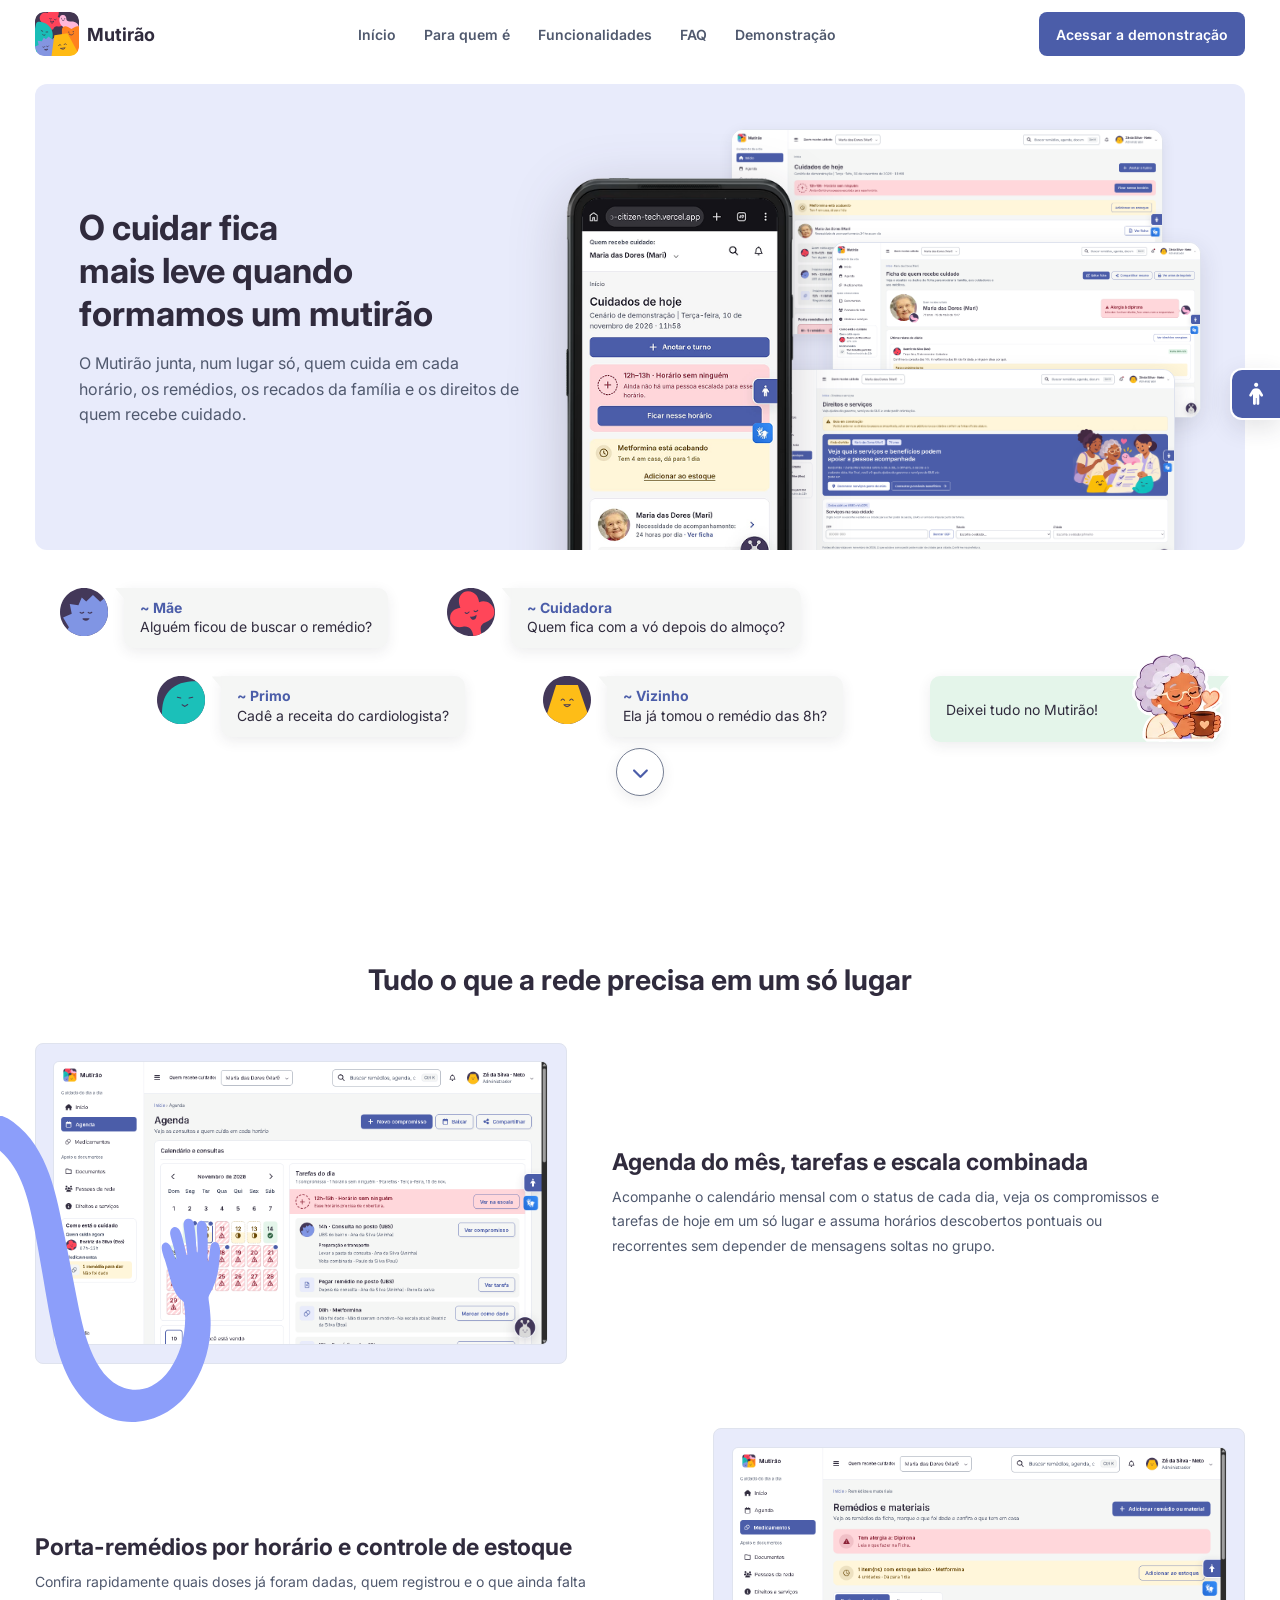
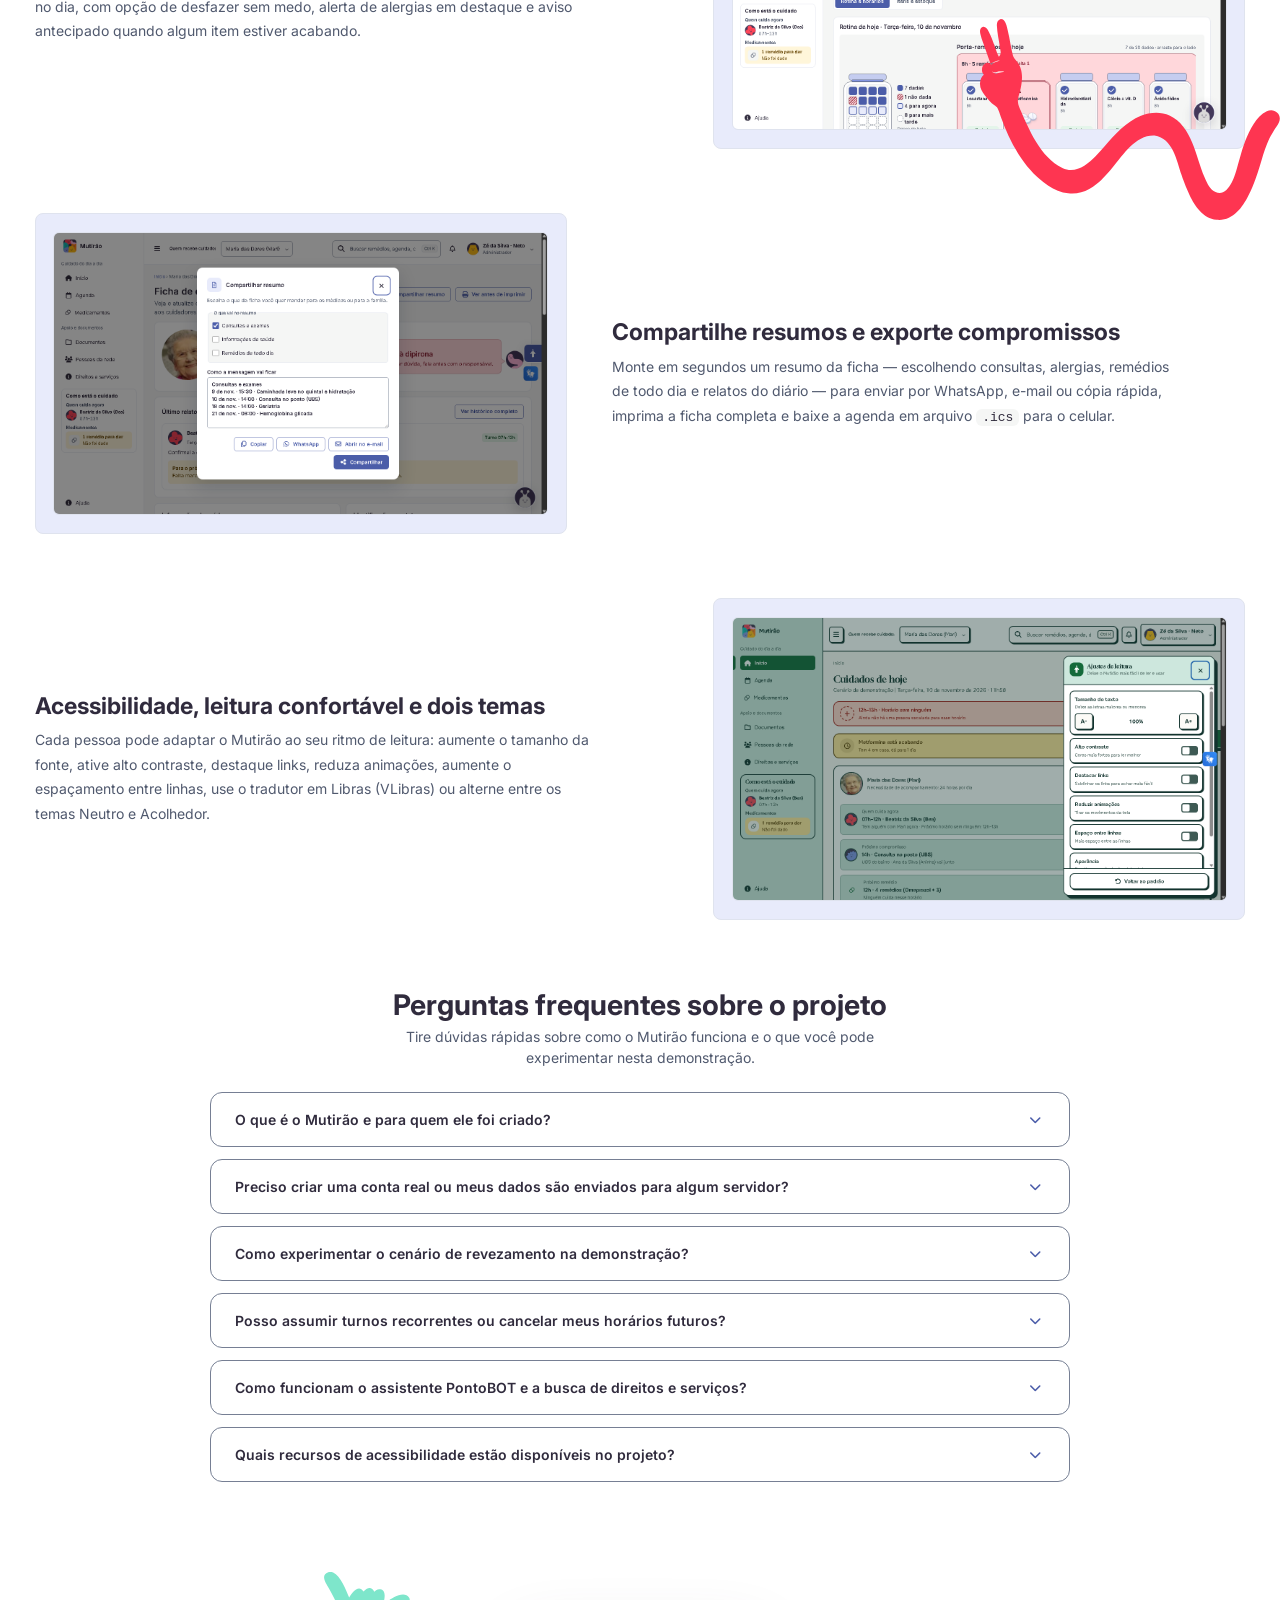
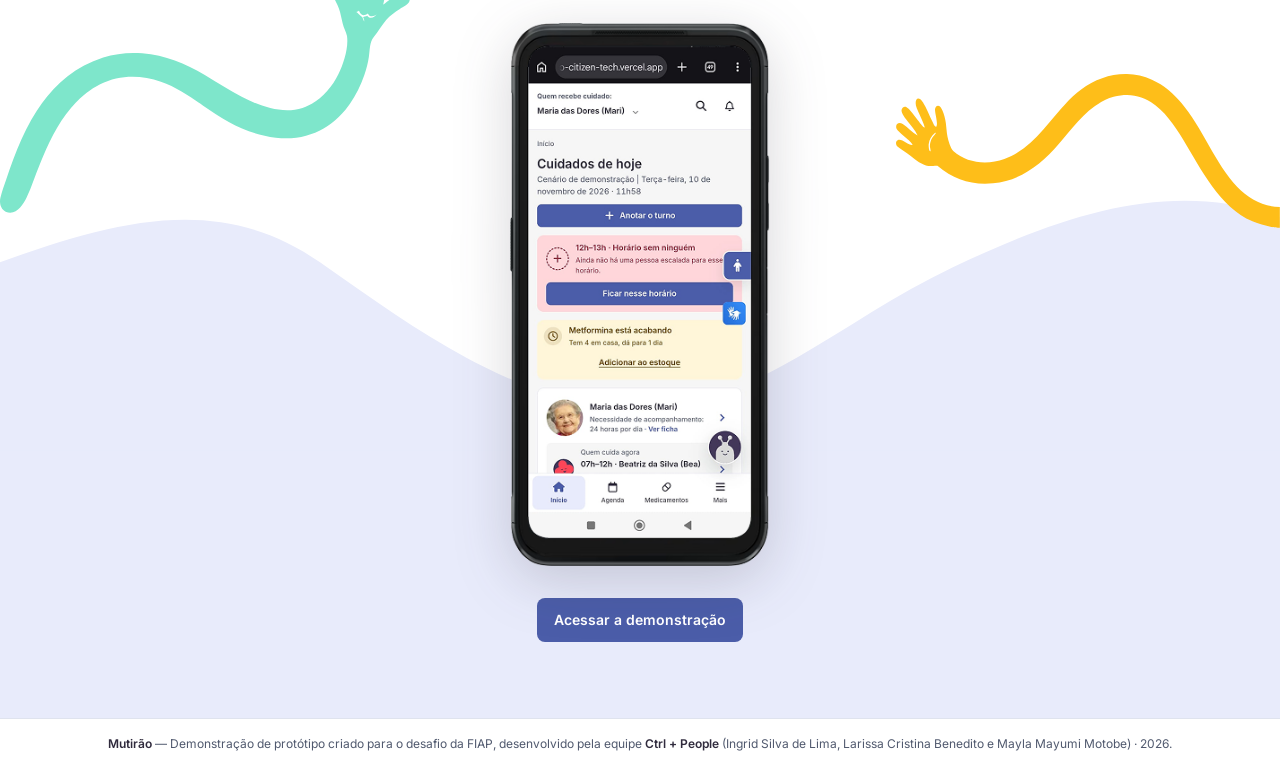
==== commit fa6df6db: "fix: polimentos nos assets" ====
--- a/index.html
+++ b/index.html
@@ -80,8 +80,8 @@
         <span>Mutirão</span>
       </a>
 
-      <button class="botao-icone landing-topo__alternar" type="button" id="alternar-menu-landing"
-        aria-expanded="false" aria-controls="menu-landing" aria-label="Abrir menu de navegação">
+      <button class="botao-icone landing-topo__alternar" type="button" id="alternar-menu-landing" aria-expanded="false"
+        aria-controls="menu-landing" aria-label="Abrir menu de navegação">
         <i class="fa-solid fa-bars landing-topo__icone-abrir" aria-hidden="true"></i>
         <i class="fa-solid fa-xmark landing-topo__icone-fechar" aria-hidden="true"></i>
       </button>
@@ -100,61 +100,68 @@
   </header>
 
   <main class="landing-conteudo" id="conteudo" tabindex="-1">
-    <section class="landing-hero landing-container" aria-labelledby="titulo-principal">
-      <div class="landing-hero__texto">
-        <h1 id="titulo-principal">O cuidar fica mais leve quando formamos um mutirão</h1>
-        <p>O Mutirão junta, num lugar só, quem cuida em cada horário, os remédios, os recados da família e os direitos de
-          quem recebe cuidado.</p>
-      </div>
-      <div class="landing-hero__vitrine" aria-label="Prévia das telas do Mutirão no celular e no computador">
-        <figure class="landing-vitrine__janela landing-vitrine__janela--inicio">
-          <img src="assets/media/aplicacao/home.png"
-            alt="Tela de Início do Mutirão com os cuidados de hoje, alertas de horário e porta-remédios" width="1920"
-            height="911" />
-        </figure>
-        <figure class="landing-vitrine__janela landing-vitrine__janela--ficha">
-          <img src="assets/media/aplicacao/ficha.png"
-            alt="Ficha da pessoa acompanhada com alerta de alergia, último relato do diário e informações de saúde"
-            width="1920" height="911" loading="lazy" />
-        </figure>
-        <figure class="landing-vitrine__janela landing-vitrine__janela--direitos">
-          <img src="assets/media/aplicacao/direitos.png"
-            alt="Tela de Direitos e serviços com questionário orientativo e busca por CEP" width="1920" height="911"
-            loading="lazy" />
-        </figure>
-        <figure class="landing-vitrine__celular">
-          <img src="assets/media/aplicacao/mobile-home.png"
-            alt="Versão mobile do Mutirão exibindo a tela de Início no celular" width="389" height="705" />
-        </figure>
-      </div>
-    </section>
-
-    <section class="landing-grupo landing-container" id="conversa" aria-labelledby="titulo-conversa">
-      <h2 id="titulo-conversa" class="acessibilidade__leitor-tela">Exemplo de conversa no grupo da família</h2>
-      <ol class="landing-grupo__mensagens">
-        <li class="landing-mensagem landing-mensagem--mae">
-          <img src="assets/media/mascotes/icone-mascote-espeto.svg" alt="" width="48" height="48" aria-hidden="true" />
-          <p class="landing-mensagem__balao"><strong>~ Mãe</strong> Alguém ficou de buscar o remédio?</p>
-        </li>
-        <li class="landing-mensagem landing-mensagem--cuidadora">
-          <img src="assets/media/mascotes/icone-mascote-trevo.svg" alt="" width="48" height="48" aria-hidden="true" />
-          <p class="landing-mensagem__balao"><strong>~ Cuidadora</strong> Quem fica com a vó depois do almoço?</p>
-        </li>
-        <li class="landing-mensagem landing-mensagem--primo">
-          <img src="assets/media/mascotes/icone-mascote-pingo.svg" alt="" width="48" height="48" aria-hidden="true" />
-          <p class="landing-mensagem__balao"><strong>~ Primo</strong> Cadê a receita do cardiologista?</p>
-        </li>
-        <li class="landing-mensagem landing-mensagem--vizinho">
-          <img src="assets/media/mascotes/icone-mascote-cubado.svg" alt="" width="48" height="48" aria-hidden="true" />
-          <p class="landing-mensagem__balao"><strong>~ Vizinho</strong> Ela já tomou o remédio das 8h?</p>
-        </li>
-        <li class="landing-mensagem landing-mensagem--resposta">
-          <p class="landing-mensagem__balao">Deixei tudo no Mutirão!</p>
-          <img class="landing-mensagem__figurinha" src="assets/media/figurinhas/mari-cafe.webp" alt="" width="103"
-            height="98" aria-hidden="true" />
-        </li>
-      </ol>
-    </section>
+    <div class="landing-dobra landing-container">
+      <section class="landing-hero" aria-labelledby="titulo-principal">
+        <div class="landing-hero__texto">
+          <h1 id="titulo-principal">O cuidar fica mais leve quando formamos um mutirão</h1>
+          <p>O Mutirão junta, num lugar só, quem cuida em cada horário, os remédios, os recados da família e os direitos
+            de quem recebe cuidado.</p>
+        </div>
+        <div class="landing-hero__vitrine" aria-label="Prévia das telas do Mutirão no celular e no computador">
+          <figure class="landing-vitrine__janela landing-vitrine__janela--inicio">
+            <img src="assets/media/aplicacao/home.png"
+              alt="Tela de Início do Mutirão com os cuidados de hoje, alertas de horário e porta-remédios" width="1920"
+              height="911" />
+          </figure>
+          <figure class="landing-vitrine__janela landing-vitrine__janela--ficha">
+            <img src="assets/media/aplicacao/ficha.png"
+              alt="Ficha da pessoa acompanhada com alerta de alergia, último relato do diário e informações de saúde"
+              width="1920" height="911" loading="lazy" />
+          </figure>
+          <figure class="landing-vitrine__janela landing-vitrine__janela--direitos">
+            <img src="assets/media/aplicacao/direitos.png"
+              alt="Tela de Direitos e serviços com questionário orientativo e busca por CEP" width="1920" height="911"
+              loading="lazy" />
+          </figure>
+          <figure class="landing-vitrine__celular">
+            <img src="assets/media/aplicacao/mobile-home.png"
+              alt="Versão mobile do Mutirão exibindo a tela de Início no celular" width="389" height="705" />
+          </figure>
+        </div>
+      </section>
+
+      <section class="landing-grupo" id="conversa" aria-labelledby="titulo-conversa">
+        <h2 id="titulo-conversa" class="acessibilidade__leitor-tela">Exemplo de conversa no grupo da família</h2>
+        <ol class="landing-grupo__mensagens">
+          <li class="landing-mensagem landing-mensagem--mae">
+            <img src="assets/media/mascotes/icone-mascote-espeto.svg" alt="" width="48" height="48"
+              aria-hidden="true" />
+            <p class="landing-mensagem__balao"><strong>~ Mãe</strong> Alguém ficou de buscar o remédio?</p>
+          </li>
+          <li class="landing-mensagem landing-mensagem--cuidadora">
+            <img src="assets/media/mascotes/icone-mascote-trevo.svg" alt="" width="48" height="48" aria-hidden="true" />
+            <p class="landing-mensagem__balao"><strong>~ Cuidadora</strong> Quem fica com a vó depois do almoço?</p>
+          </li>
+          <li class="landing-mensagem landing-mensagem--primo">
+            <img src="assets/media/mascotes/icone-mascote-pingo.svg" alt="" width="48" height="48" aria-hidden="true" />
+            <p class="landing-mensagem__balao"><strong>~ Primo</strong> Cadê a receita do cardiologista?</p>
+          </li>
+          <li class="landing-mensagem landing-mensagem--vizinho">
+            <img src="assets/media/mascotes/icone-mascote-cubado.svg" alt="" width="48" height="48"
+              aria-hidden="true" />
+            <p class="landing-mensagem__balao"><strong>~ Vizinho</strong> Ela já tomou o remédio das 8h?</p>
+          </li>
+          <li class="landing-mensagem landing-mensagem--resposta">
+            <p class="landing-mensagem__balao">Deixei tudo no Mutirão!</p>
+            <img class="landing-mensagem__figurinha" src="assets/media/figurinhas/mari-cafe.webp" alt="" width="103"
+              height="98" aria-hidden="true" />
+          </li>
+        </ol>
+        <a class="landing-rolar" href="#recursos" aria-label="Rolar para ver as funcionalidades do Mutirão">
+          <i class="fa-solid fa-chevron-down" aria-hidden="true"></i>
+        </a>
+      </section>
+    </div>
 
     <section class="landing-recursos" id="recursos" aria-labelledby="titulo-recursos">
       <div class="landing-container">
@@ -181,7 +188,8 @@
           <div class="landing-bloco__texto">
             <h3>Porta-remédios por horário e controle de estoque</h3>
             <p>Confira rapidamente quais doses já foram dadas, quem registrou e o que ainda falta no dia, com opção de
-              desfazer sem medo, alerta de alergias em destaque e aviso antecipado quando algum item estiver acabando.</p>
+              desfazer sem medo, alerta de alergias em destaque e aviso antecipado quando algum item estiver acabando.
+            </p>
           </div>
           <div class="landing-bloco__visual">
             <figure class="landing-bloco__previa">
@@ -240,7 +248,8 @@
               aria-hidden="true"></i></summary>
           <div class="landing-faq__resposta">
             <p>O <strong>Mutirão</strong> é um protótipo web criado pela equipe <strong>Ctrl + People</strong> para a
-              Global Solution 2026 da FIAP (desafio Citizen Tech). Ele ajuda familiares e cuidadores que dividem a rotina
+              Global Solution 2026 da FIAP (desafio Citizen Tech). Ele ajuda familiares e cuidadores que dividem a
+              rotina
               de alguém a reunir escala de turnos, porta-remédios, documentos, diário de passagem e orientação sobre
               direitos e serviços públicos em um só lugar.</p>
           </div>
@@ -253,7 +262,8 @@
             <p>Não. A entrada é uma demonstração navegável com dados fictícios (Zé, Mari e Flavinho). As alterações
               feitas na rotina ficam salvas apenas na sessão do navegador (<code>sessionStorage</code>), enquanto o tema
               visual, os ajustes de leitura e o resultado concluído do questionário de direitos permanecem em
-              <code>localStorage</code>.</p>
+              <code>localStorage</code>.
+            </p>
           </div>
         </details>
 
@@ -261,7 +271,8 @@
           <summary>Como experimentar o cenário de revezamento na demonstração?<i class="fa-solid fa-chevron-down"
               aria-hidden="true"></i></summary>
           <div class="landing-faq__resposta">
-            <p>Clique em <strong>Acessar a demonstração</strong> e entre com os dados preenchidos de exemplo. A aplicação
+            <p>Clique em <strong>Acessar a demonstração</strong> e entre com os dados preenchidos de exemplo. A
+              aplicação
               abre na ficha inicial do <strong>Flavinho</strong>; pelo seletor <strong>Quem recebe cuidado</strong> no
               topo, você pode alternar para a ficha da <strong>Mari</strong> (acompanhamento 24h) para assumir horários
               sem ninguém, registrar doses no porta-remédios e anotar o turno no Diário.</p>
@@ -269,8 +280,8 @@
         </details>
 
         <details class="landing-faq__item">
-          <summary>Posso assumir turnos recorrentes ou cancelar meus horários futuros?<i class="fa-solid fa-chevron-down"
-              aria-hidden="true"></i></summary>
+          <summary>Posso assumir turnos recorrentes ou cancelar meus horários futuros?<i
+              class="fa-solid fa-chevron-down" aria-hidden="true"></i></summary>
           <div class="landing-faq__resposta">
             <p>Sim. Na <strong>Agenda</strong> e no <strong>Início</strong>, você pode cobrir uma janela só naquela
               data, toda semana ou todos os dias, além de cancelar suas participações futuras em lote mantendo todo o
@@ -331,4 +342,4 @@
   <script src="assets/js/vlibras.js" defer></script>
 </body>
 
-</html>
+</html>
--- a/assets/css/landing.css
+++ b/assets/css/landing.css
@@ -38,12 +38,21 @@
 }
 
 .landing-topo {
+  --landing-largura: 1362px;
+  --landing-margem: clamp(16px, 2.7vw, 40px);
+
   position: sticky;
   top: 0;
   z-index: var(--z-topbar);
   width: 100%;
   background: color-mix(in srgb, var(--cor-superficie) 94%, transparent);
   backdrop-filter: blur(8px);
+}
+
+.pagina-login .landing-topo {
+  background: var(--cor-superficie);
+  border-bottom: var(--borda-padrao);
+  backdrop-filter: none;
 }
 
 .landing-topo__conteudo {
@@ -154,6 +163,59 @@
   outline: none;
 }
 
+/* Primeira dobra (hero + conversa + indicador de rolagem) */
+.landing-dobra {
+  display: flex;
+  flex-direction: column;
+  gap: clamp(28px, 3vw, 44px);
+}
+
+.landing-rolar {
+  align-self: center;
+  margin-block-start: auto;
+  display: inline-flex;
+  align-items: center;
+  justify-content: center;
+  width: 48px;
+  height: 48px;
+  border: var(--borda-controle);
+  border-radius: var(--raio-pill);
+  background: var(--cor-superficie);
+  color: var(--cor-primaria);
+  box-shadow: var(--sombra-popover);
+  font-size: 1rem;
+  transition: background-color var(--transicao-padrao), color var(--transicao-padrao), border-color var(--transicao-padrao), transform var(--transicao-padrao);
+  animation: landing-rolar-flutuar 2.4s ease-in-out infinite;
+}
+
+.landing-rolar:hover,
+.landing-rolar:focus-visible {
+  background: var(--cor-primaria);
+  border-color: var(--cor-primaria);
+  color: var(--cor-neutra-clara-02);
+  animation-play-state: paused;
+  transform: translateY(2px);
+}
+
+@keyframes landing-rolar-flutuar {
+
+  0%,
+  100% {
+    transform: translateY(0);
+  }
+
+  50% {
+    transform: translateY(5px);
+  }
+}
+
+@media (min-width: 1025px) {
+  .landing-dobra {
+    min-height: calc(100dvh - 85px);
+    padding-block-end: var(--espaco-md);
+  }
+}
+
 /* Hero e vitrine de telas */
 .landing-hero {
   display: grid;
@@ -242,6 +304,9 @@
 
 /* Conversa no grupo da família */
 .landing-grupo {
+  display: flex;
+  flex-direction: column;
+  gap: 6px;
   padding-inline: clamp(4px, 2vw, 32px);
 }
 
@@ -282,7 +347,7 @@
   grid-column: 19 / -1;
 }
 
-.landing-mensagem > img {
+.landing-mensagem>img {
   flex: none;
 }
 
@@ -354,7 +419,7 @@
   gap: clamp(24px, 3.5vw, 52px);
 }
 
-.landing-bloco + .landing-bloco {
+.landing-bloco+.landing-bloco {
   margin-block-start: clamp(44px, 5vw, 72px);
 }
 
@@ -588,7 +653,8 @@
 html.tema--acolhedor .landing-mensagem__balao,
 html.tema--acolhedor .landing-bloco__previa,
 html.tema--acolhedor .landing-faq__item,
-html.tema--acolhedor .landing-topo__alternar {
+html.tema--acolhedor .landing-topo__alternar,
+html.tema--acolhedor .landing-rolar {
   border: var(--borda-padrao);
   box-shadow: var(--sombra-cartao);
 }
@@ -611,7 +677,8 @@
 html.acessibilidade--alto-contraste .landing-mensagem__balao,
 html.acessibilidade--alto-contraste .landing-bloco__previa,
 html.acessibilidade--alto-contraste .landing-faq__item,
-html.acessibilidade--alto-contraste .landing-topo__menu {
+html.acessibilidade--alto-contraste .landing-topo__menu,
+html.acessibilidade--alto-contraste .landing-rolar {
   border: 2px solid var(--cor-borda-sutil);
   box-shadow: none;
 }
@@ -622,11 +689,40 @@
 }
 
 /* Responsividade */
+@media (min-width: 1025px) and (max-height: 840px) {
+  .landing-conteudo {
+    padding-block-start: var(--espaco-sm);
+  }
+
+  .landing-dobra {
+    min-height: calc(80dvh - 77px);
+  }
+
+  .landing-hero {
+    padding: clamp(16px, 2.4vh, 28px) clamp(24px, 3vw, 40px) 0;
+  }
+
+  .landing-hero__vitrine {
+    width: clamp(380px, 72vh, 620px);
+    justify-self: end;
+  }
+
+  .landing-grupo__mensagens {
+    row-gap: 16px;
+  }
+
+  .landing-rolar {
+    width: var(--tamanho-alvo-toque);
+    height: var(--tamanho-alvo-toque);
+  }
+}
+
 @keyframes landing-menu-abrir {
   from {
     opacity: 0;
     transform: translateY(-6px);
   }
+
   to {
     opacity: 1;
     transform: translateY(0);
@@ -688,12 +784,15 @@
 }
 
 @media (prefers-reduced-motion: reduce) {
-  .landing-topo__menu.esta-aberto {
+
+  .landing-topo__menu.esta-aberto,
+  .landing-rolar {
     animation: none;
   }
 }
 
-html.acessibilidade--reduzir-animacoes .landing-topo__menu.esta-aberto {
+html.acessibilidade--reduzir-animacoes .landing-topo__menu.esta-aberto,
+html.acessibilidade--reduzir-animacoes .landing-rolar {
   animation: none;
 }
 
@@ -760,7 +859,7 @@
     margin-inline-start: clamp(0px, 4vw, 28px);
   }
 
-  .landing-mensagem > img:not(.landing-mensagem__figurinha) {
+  .landing-mensagem>img:not(.landing-mensagem__figurinha) {
     width: 40px;
     height: 40px;
   }
@@ -780,7 +879,7 @@
     margin-inline: auto;
   }
 
-  .landing-bloco + .landing-bloco {
+  .landing-bloco+.landing-bloco {
     margin-block-start: 48px;
   }
 
@@ -826,9 +925,11 @@
 }
 
 @media (forced-colors: active) {
+
   .landing-topo,
   .landing-topo__alternar,
   .landing-topo__menu,
+  .landing-rolar,
   .landing-hero,
   .landing-vitrine__janela,
   .landing-mensagem__balao,
@@ -836,4 +937,4 @@
   .landing-faq__item {
     border: 1px solid currentColor;
   }
-}
+}
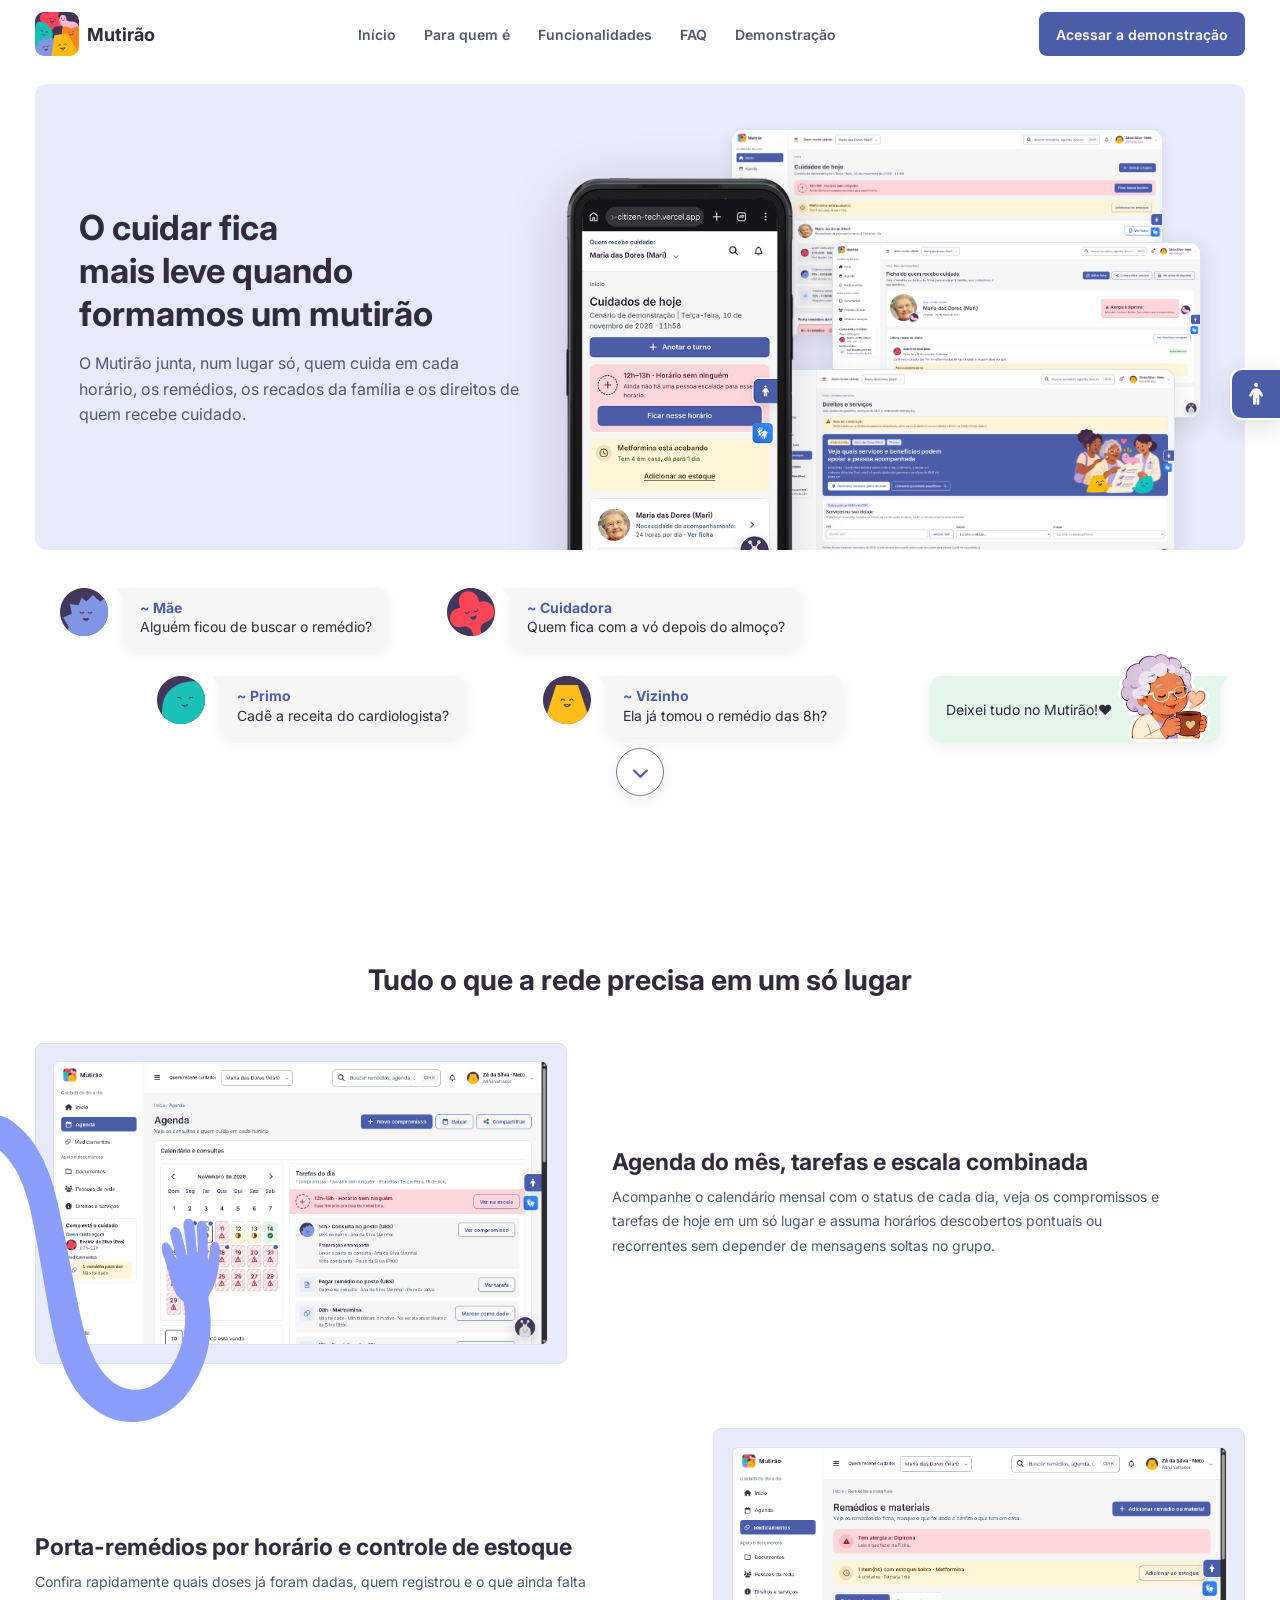
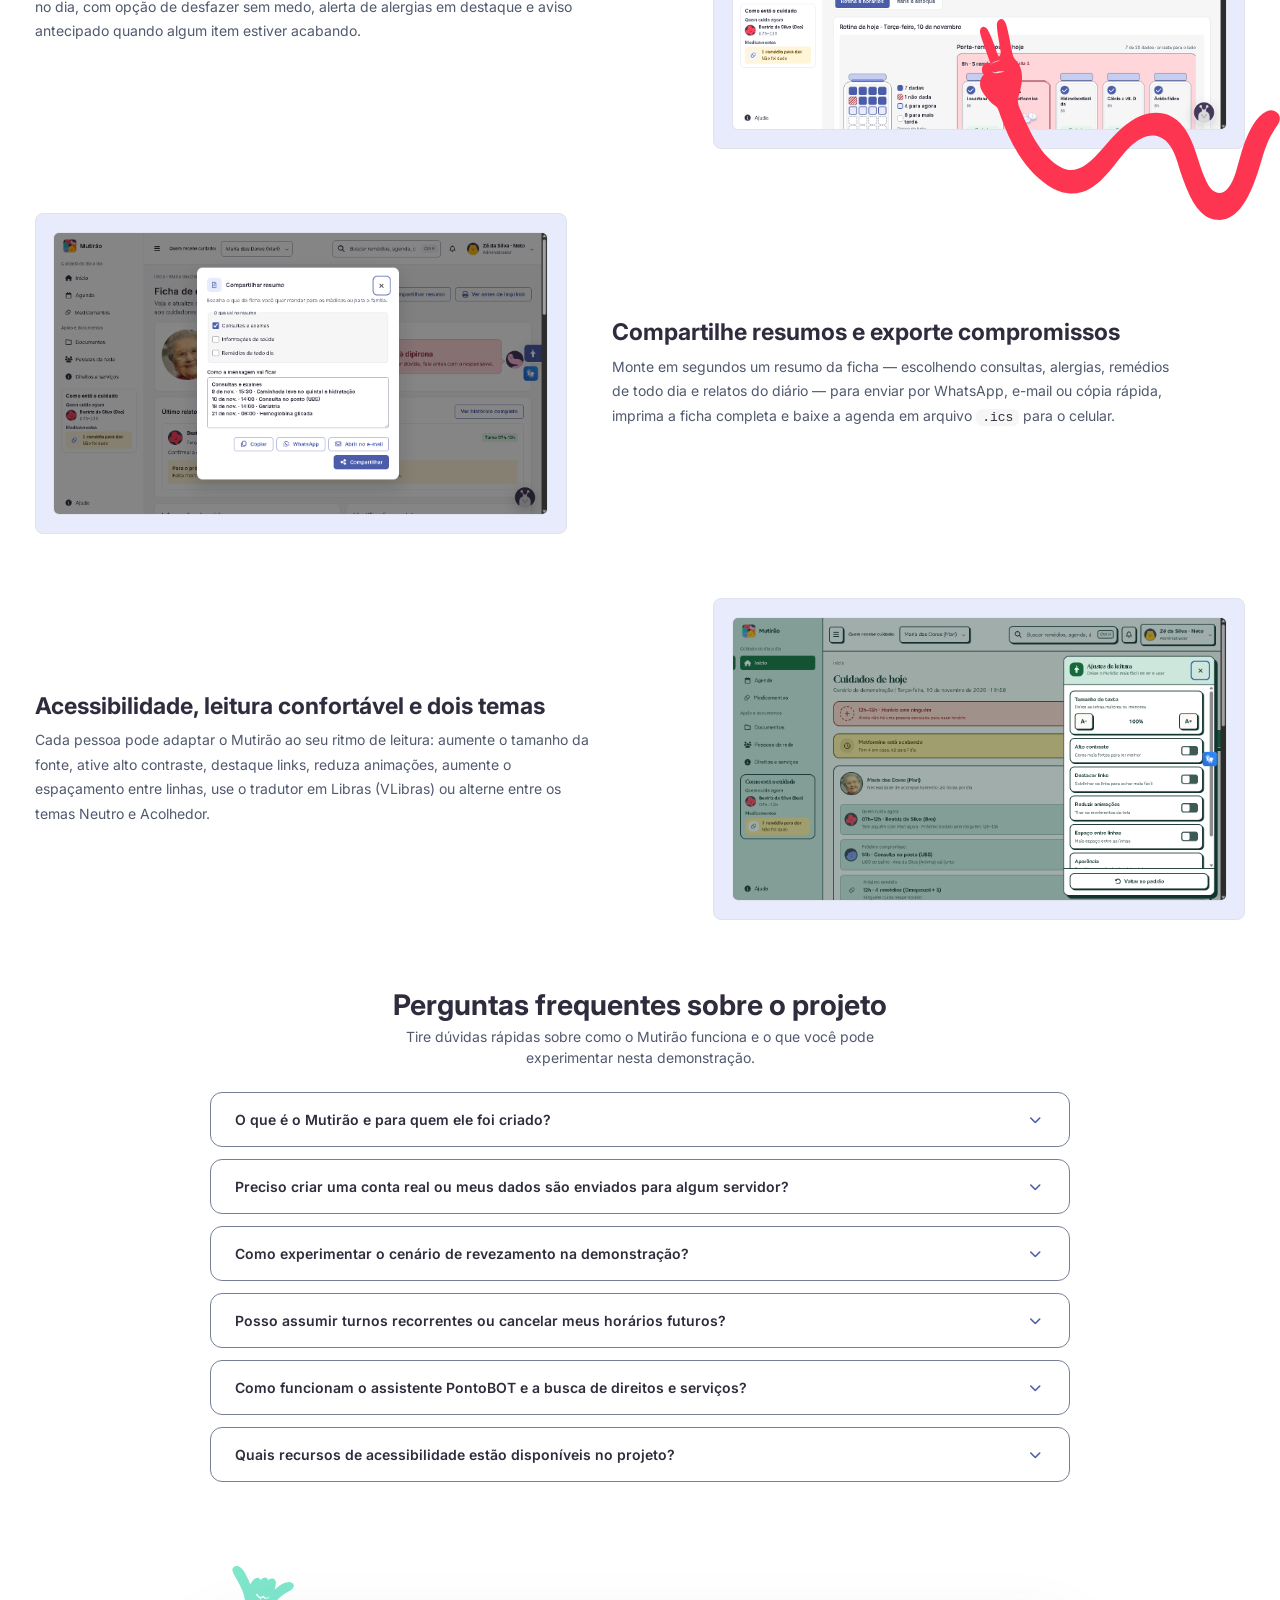
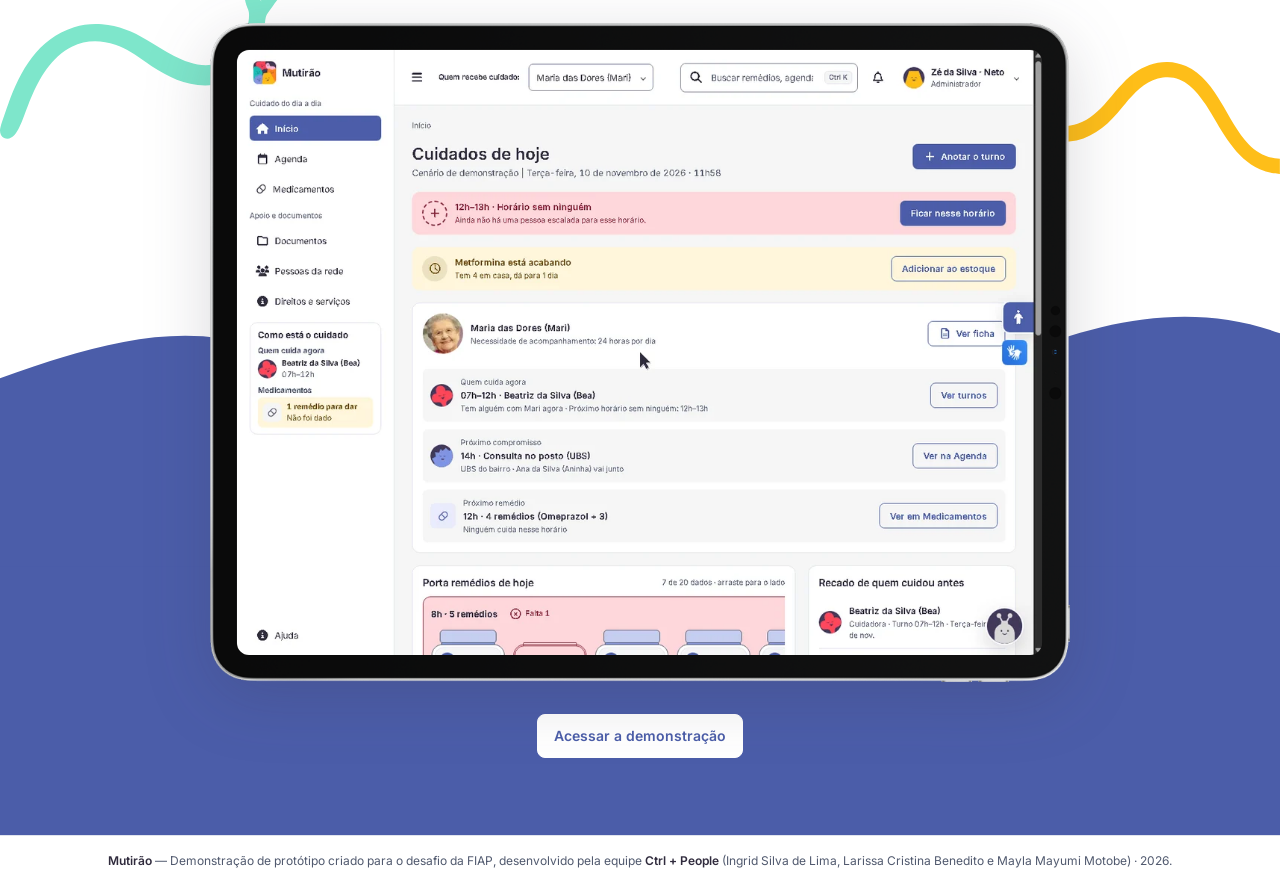
==== commit 54068388: "fix: update nas imagens" ====
--- a/index.html
+++ b/index.html
@@ -152,7 +152,7 @@
             <p class="landing-mensagem__balao"><strong>~ Vizinho</strong> Ela já tomou o remédio das 8h?</p>
           </li>
           <li class="landing-mensagem landing-mensagem--resposta">
-            <p class="landing-mensagem__balao">Deixei tudo no Mutirão!</p>
+            <p class="landing-mensagem__balao">Deixei tudo no Mutirão!❤️</p>
             <img class="landing-mensagem__figurinha" src="assets/media/figurinhas/mari-cafe.webp" alt="" width="103"
               height="98" aria-hidden="true" />
           </li>
@@ -324,8 +324,18 @@
         width="466" height="267" aria-hidden="true" />
 
       <div class="landing-final__conteudo">
+        <div class="landing-final__tablet">
+          <img class="landing-final__moldura" src="assets/media/aplicacao/tablet-template.png" alt="" width="1175"
+            height="900" aria-hidden="true" />
+          <img class="landing-final__tela landing-final__tela--animada" src="assets/media/aplicacao/tablet-demo.webp"
+            alt="Demonstração animada do Mutirão navegando por turnos, agenda, medicamentos, direitos e PontoBOT"
+            width="1080" height="810" />
+          <img class="landing-final__tela landing-final__tela--estatica" src="assets/media/aplicacao/tablet-home.png"
+            alt="Tela inicial do Mutirão no computador e tablet exibindo os cuidados de hoje" width="1280" height="960"
+            loading="lazy" />
+        </div>
         <img class="landing-final__celular" src="assets/media/aplicacao/mobile-home.png"
-          alt="Tela inicial do Mutirão no celular mostrando os cuidados de hoje" width="389" height="705"
+          alt="Tela inicial do Mutirão no celular mostrando os cuidados de hoje" width="290" height="605"
           loading="lazy" />
         <a class="botao botao--primario" href="login.html">Acessar a demonstração</a>
       </div>
--- a/assets/css/landing.css
+++ b/assets/css/landing.css
@@ -149,6 +149,19 @@
 .landing-topo__cta,
 .landing-final .botao {
   min-height: var(--tamanho-alvo-toque);
+}
+
+.landing-final .botao--primario {
+  background: var(--cor-superficie);
+  border-color: var(--cor-superficie);
+  color: var(--cor-primaria);
+}
+
+.landing-final .botao--primario:hover,
+.landing-final .botao--primario:focus-visible {
+  background: var(--cor-superficie-suave);
+  border-color: var(--cor-superficie-suave);
+  color: var(--cor-primaria-hover);
 }
 
 .landing-conteudo {
@@ -394,7 +407,7 @@
 
 .landing-mensagem__figurinha {
   position: absolute;
-  inset: auto -4px 0 auto;
+  inset: auto 10px 0 auto;
   width: clamp(76px, 7.15vw, 103px);
   height: auto;
 }
@@ -606,7 +619,7 @@
   z-index: -1;
   inset: auto 0 0;
   height: clamp(180px, 21vw, 300px);
-  background: var(--landing-destaque-superficie);
+  background: var(--cor-primaria);
 }
 
 .landing-final__onda {
@@ -616,7 +629,7 @@
   display: block;
   width: 100%;
   height: clamp(110px, 22vw, 310px);
-  fill: var(--landing-destaque-superficie);
+  fill: var(--cor-primaria);
 }
 
 .landing-final__conteudo {
@@ -625,25 +638,50 @@
   display: grid;
   justify-items: center;
   gap: clamp(20px, 2.5vw, 32px);
-  width: min(100% - 32px, 290px);
+  width: min(860px, 78vw, 100% - 2 * clamp(16px, 2.7vw, 40px));
+}
+
+.landing-final__tablet {
+  position: relative;
+  width: 100%;
+  filter: drop-shadow(0 16px 32px color-mix(in srgb, var(--cor-neutra-escura-01) 18%, transparent));
+}
+
+.landing-final__moldura {
+  display: block;
+  width: 100%;
+  height: auto;
+}
+
+.landing-final__tela {
+  position: absolute;
+  inset: 4.05% 3.25% 4.15% 3.18%;
+  width: 93.57%;
+  height: 91.8%;
+  object-fit: cover;
+  border-radius: 1.5% / 2%;
+}
+
+.landing-final__tela--estatica {
+  display: none;
 }
 
 .landing-final__celular {
-  display: block;
+  display: none;
   width: min(100%, 260px);
   height: auto;
   filter: drop-shadow(0 14px 28px color-mix(in srgb, var(--cor-neutra-escura-01) 20%, transparent));
 }
 
 .landing-braco--verde {
-  inset: clamp(16px, 3vw, 48px) auto auto 0;
-  width: min(32vw, 460px);
+  inset: clamp(12px, 2.5vw, 36px) auto auto 0;
+  width: min(23vw, 340px);
   z-index: 0;
 }
 
 .landing-braco--amarelo {
-  inset: clamp(80px, 11vw, 160px) 0 auto auto;
-  width: min(30vw, 420px);
+  inset: clamp(72px, 10vw, 144px) 0 auto auto;
+  width: min(22vw, 320px);
   z-index: 0;
 }
 
@@ -684,6 +722,7 @@
 }
 
 html.acessibilidade--alto-contraste .landing-vitrine__celular,
+html.acessibilidade--alto-contraste .landing-final__tablet,
 html.acessibilidade--alto-contraste .landing-final__celular {
   filter: none;
 }
@@ -789,11 +828,27 @@
   .landing-rolar {
     animation: none;
   }
+
+  .landing-final__tela--animada {
+    display: none;
+  }
+
+  .landing-final__tela--estatica {
+    display: block;
+  }
 }
 
 html.acessibilidade--reduzir-animacoes .landing-topo__menu.esta-aberto,
 html.acessibilidade--reduzir-animacoes .landing-rolar {
   animation: none;
+}
+
+html.acessibilidade--reduzir-animacoes .landing-final__tela--animada {
+  display: none;
+}
+
+html.acessibilidade--reduzir-animacoes .landing-final__tela--estatica {
+  display: block;
 }
 
 @media (max-width: 1100px) {
@@ -906,7 +961,16 @@
     padding-block-end: 40px;
   }
 
+  .landing-final__conteudo {
+    width: min(100% - 32px, 290px);
+  }
+
+  .landing-final__tablet {
+    display: none;
+  }
+
   .landing-final__celular {
+    display: block;
     width: min(64vw, 230px);
   }
 
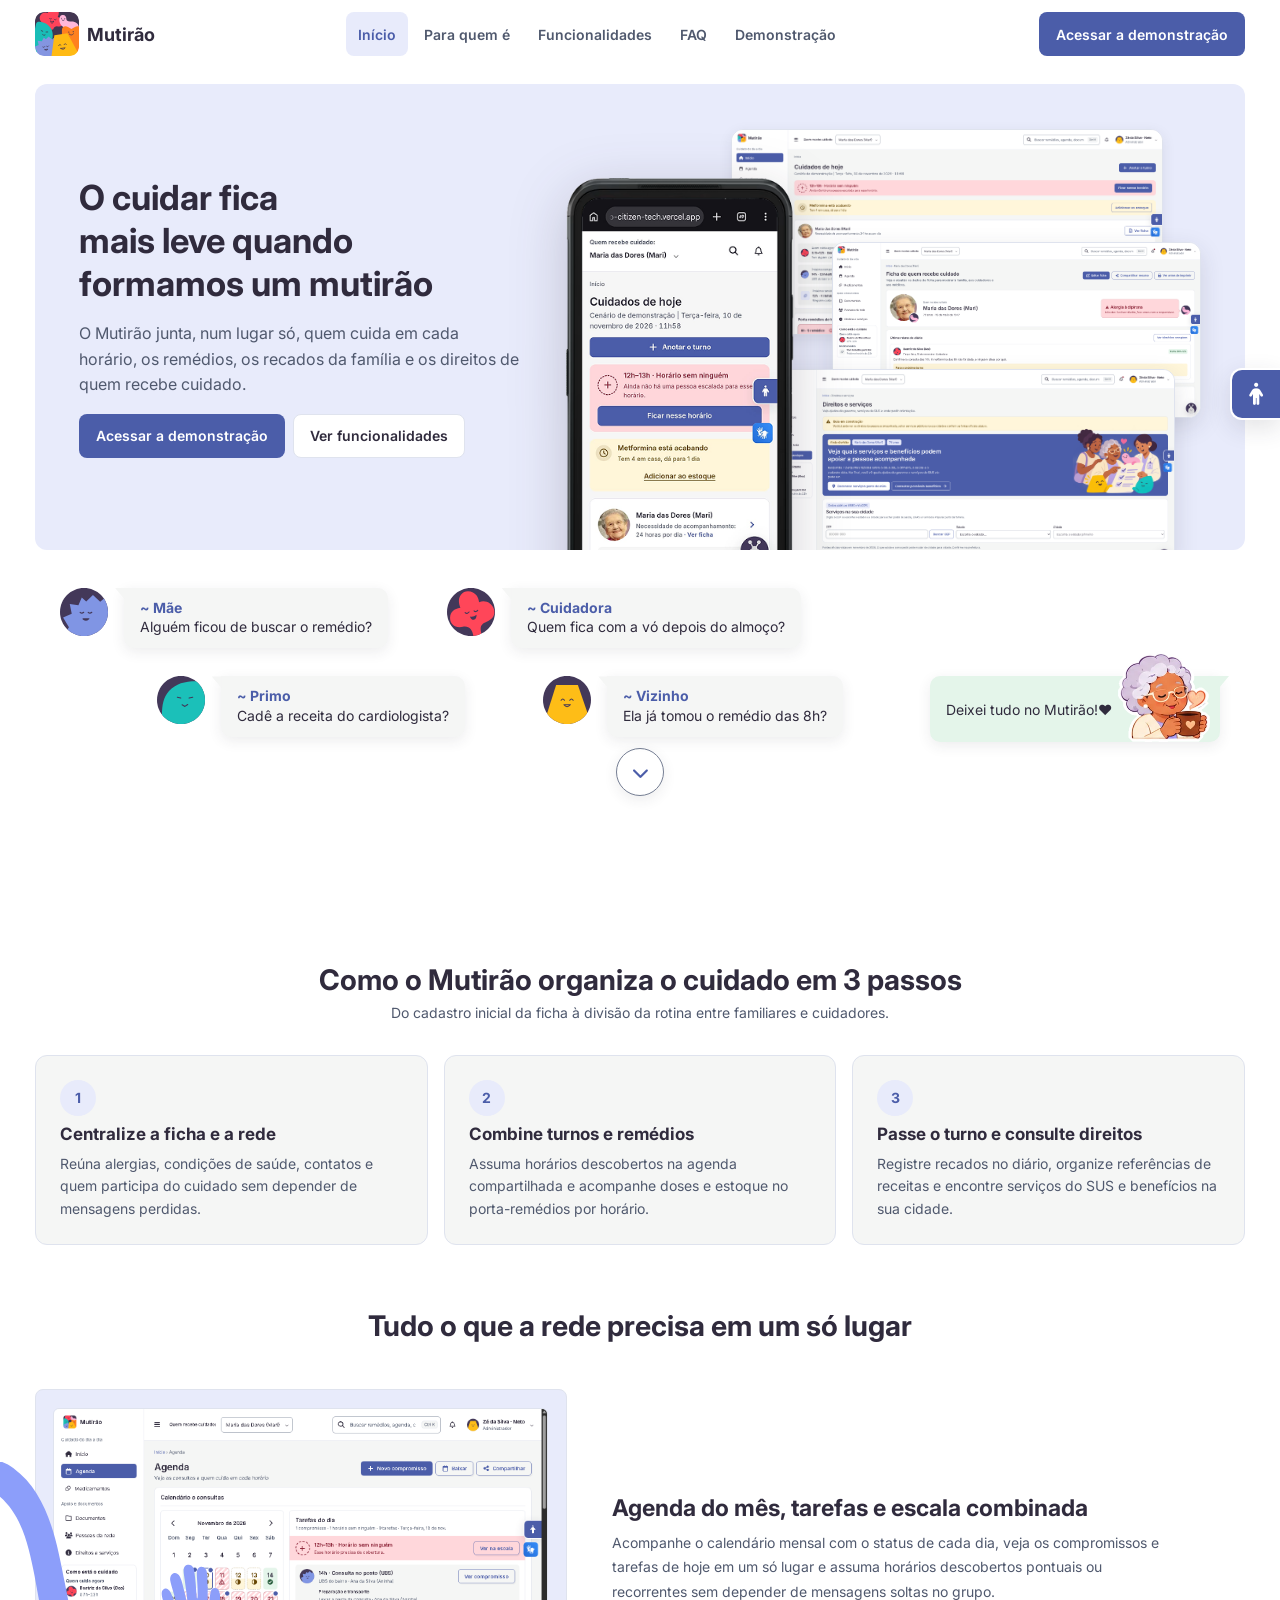
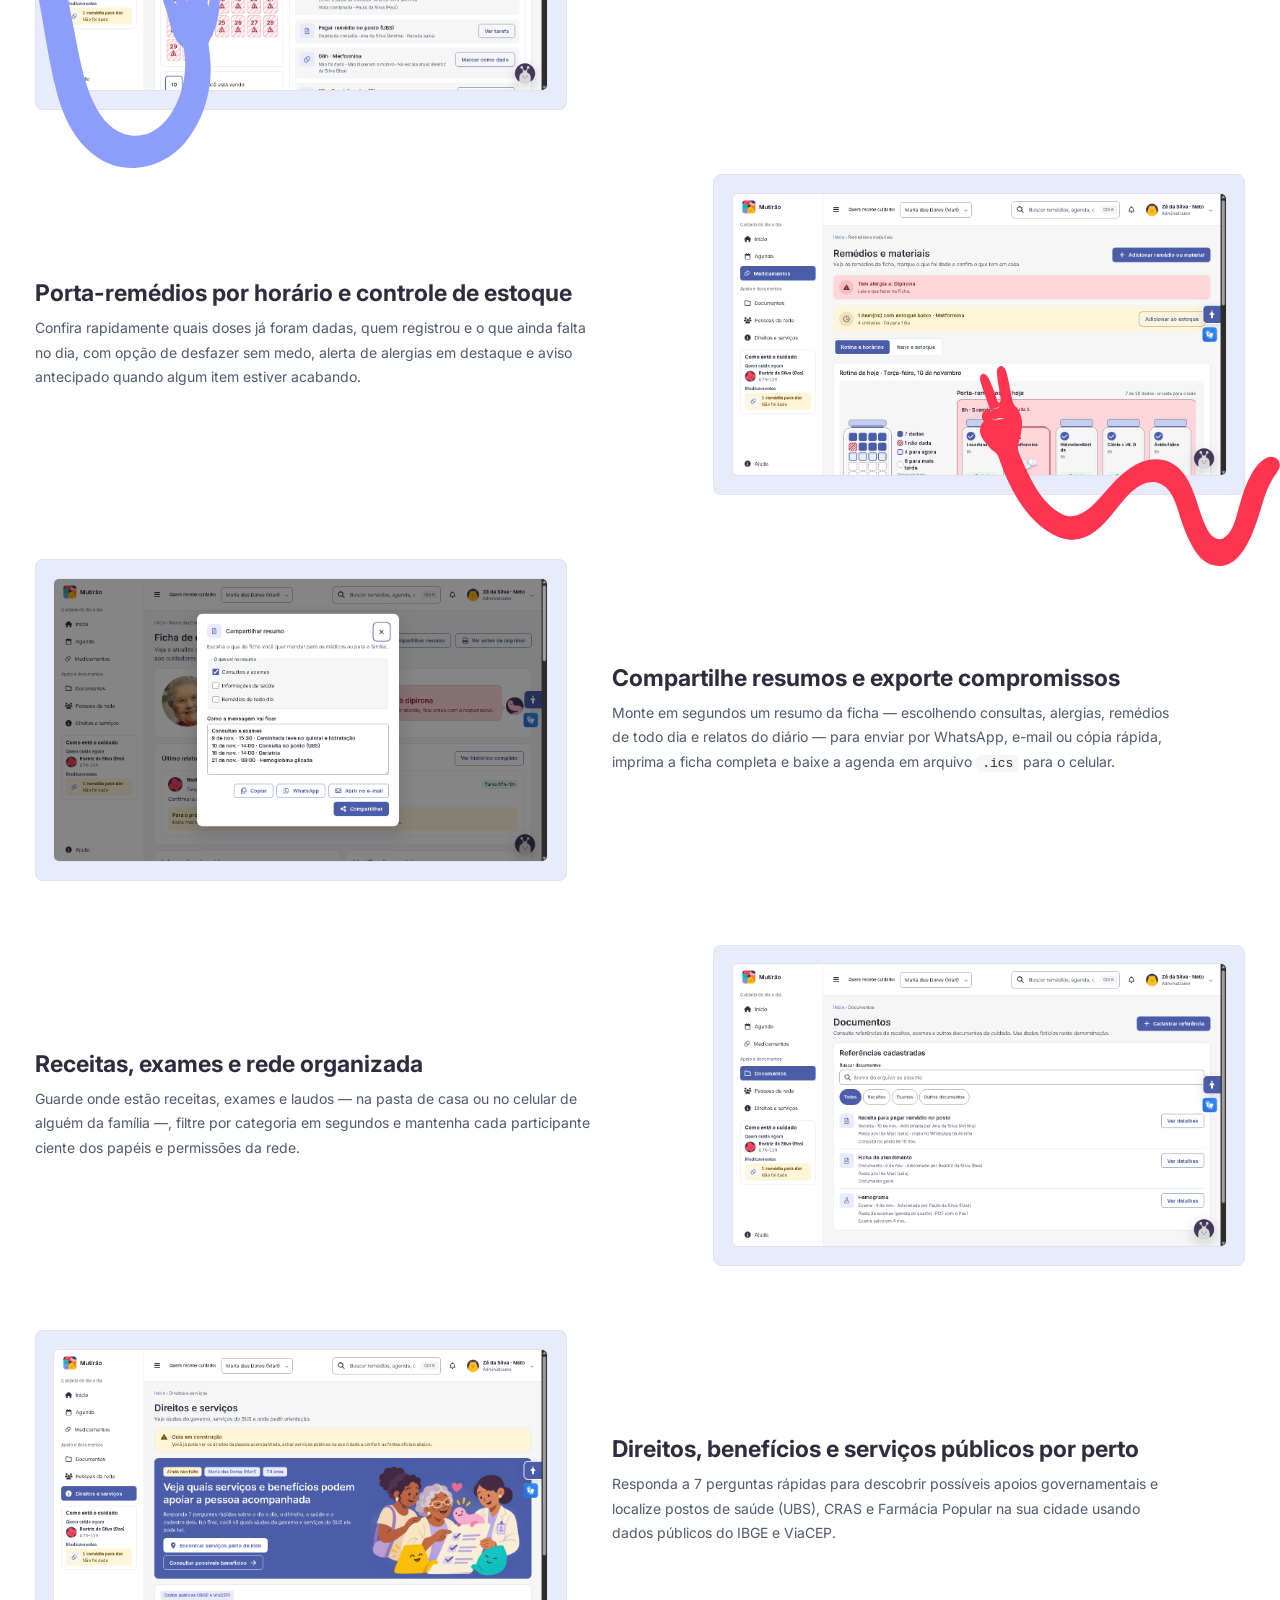
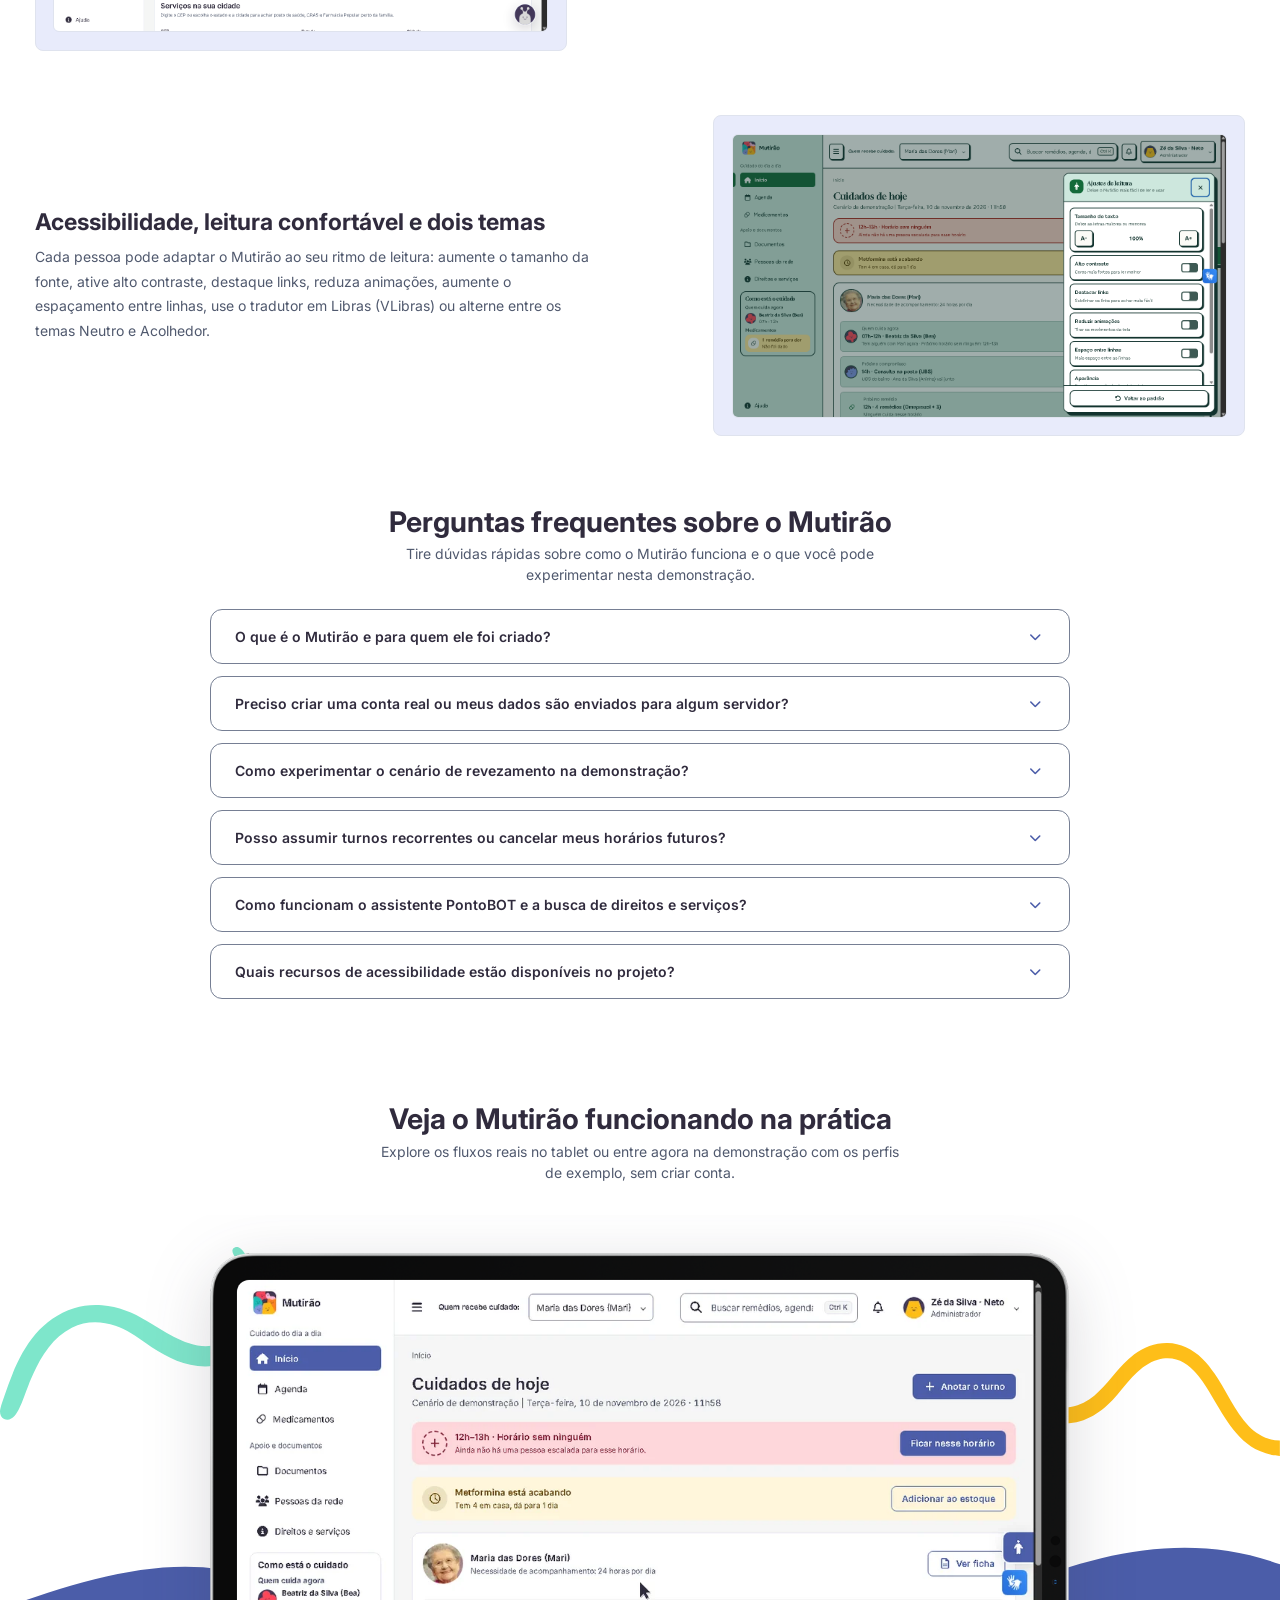
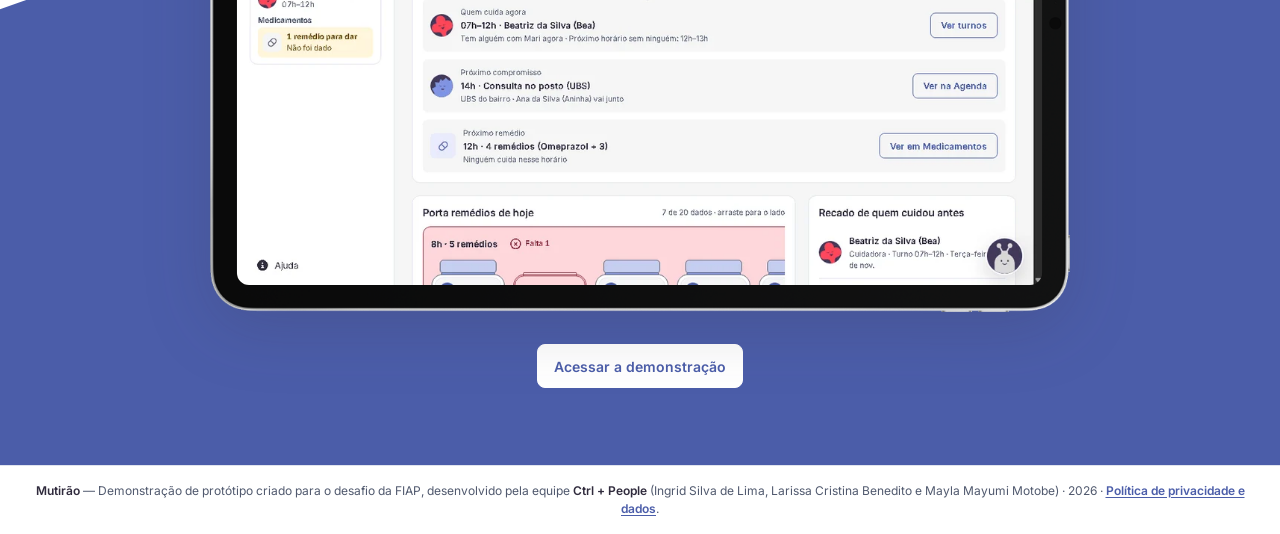
==== commit 2a68e3c1: "fix: urls" ====
--- a/index.html
+++ b/index.html
@@ -29,12 +29,12 @@
   <meta name="twitter:description"
     content="O Mutirão junta, num lugar só, quem cuida em cada horário, os remédios, os recados da família e os direitos de quem recebe cuidado." />
 
-  <link rel="canonical" href="https://mutirao-citizen-tech.vercel.app/" />
-  <meta property="og:url" content="https://mutirao-citizen-tech.vercel.app/" />
+  <link rel="canonical" href="https://mutirao-citizen-tech-2026.vercel.app/" />
+  <meta property="og:url" content="https://mutirao-citizen-tech-2026.vercel.app/" />
   <meta property="og:image"
-    content="https://mutirao-citizen-tech.vercel.app/assets/media/favicon_io/android-chrome-512x512.png" />
+    content="https://mutirao-citizen-tech-2026.vercel.app/assets/media/favicon_io/android-chrome-512x512.png" />
   <meta name="twitter:image"
-    content="https://mutirao-citizen-tech.vercel.app/assets/media/favicon_io/android-chrome-512x512.png" />
+    content="https://mutirao-citizen-tech-2026.vercel.app/assets/media/favicon_io/android-chrome-512x512.png" />
 
   <!-- Favicons e Web App Manifest -->
   <link rel="icon" href="assets/media/favicon_io/favicon.ico" sizes="any" />
@@ -62,7 +62,7 @@
       "@context": "https://schema.org",
       "@type": "WebSite",
       "name": "Mutirão",
-      "url": "https://mutirao-citizen-tech.vercel.app/",
+      "url": "https://mutirao-citizen-tech-2026.vercel.app/",
       "inLanguage": "pt-BR",
       "description": "Plataforma web de cuidado compartilhado para organizar turnos, remédios, documentos, diário de passagem e direitos de quem recebe cuidado."
     }
@@ -106,6 +106,10 @@
           <h1 id="titulo-principal">O cuidar fica mais leve quando formamos um mutirão</h1>
           <p>O Mutirão junta, num lugar só, quem cuida em cada horário, os remédios, os recados da família e os direitos
             de quem recebe cuidado.</p>
+          <div class="landing-hero__acoes">
+            <a class="botao botao--primario" href="login.html">Acessar a demonstração</a>
+            <a class="botao botao--secundario" href="#recursos">Ver funcionalidades</a>
+          </div>
         </div>
         <div class="landing-hero__vitrine" aria-label="Prévia das telas do Mutirão no celular e no computador">
           <figure class="landing-vitrine__janela landing-vitrine__janela--inicio">
@@ -157,12 +161,39 @@
               height="98" aria-hidden="true" />
           </li>
         </ol>
-        <a class="landing-rolar" href="#recursos" aria-label="Rolar para ver as funcionalidades do Mutirão">
+        <a class="landing-rolar" href="#como-funciona" aria-label="Rolar para ver como o Mutirão funciona">
           <i class="fa-solid fa-chevron-down" aria-hidden="true"></i>
         </a>
       </section>
     </div>
 
+    <section class="landing-passos landing-container" id="como-funciona" aria-labelledby="titulo-passos">
+      <div class="landing-passos__cabecalho">
+        <h2 id="titulo-passos">Como o Mutirão organiza o cuidado em 3 passos</h2>
+        <p>Do cadastro inicial da ficha à divisão da rotina entre familiares e cuidadores.</p>
+      </div>
+      <ol class="landing-passos__lista">
+        <li class="landing-passo">
+          <span class="landing-passo__numero" aria-hidden="true">1</span>
+          <h3>Centralize a ficha e a rede</h3>
+          <p>Reúna alergias, condições de saúde, contatos e quem participa do cuidado sem depender de mensagens
+            perdidas.</p>
+        </li>
+        <li class="landing-passo">
+          <span class="landing-passo__numero" aria-hidden="true">2</span>
+          <h3>Combine turnos e remédios</h3>
+          <p>Assuma horários descobertos na agenda compartilhada e acompanhe doses e estoque no porta-remédios por
+            horário.</p>
+        </li>
+        <li class="landing-passo">
+          <span class="landing-passo__numero" aria-hidden="true">3</span>
+          <h3>Passe o turno e consulte direitos</h3>
+          <p>Registre recados no diário, organize referências de receitas e encontre serviços do SUS e benefícios na sua
+            cidade.</p>
+        </li>
+      </ol>
+    </section>
+
     <section class="landing-recursos" id="recursos" aria-labelledby="titulo-recursos">
       <div class="landing-container">
         <h2 id="titulo-recursos">Tudo o que a rede precisa em um só lugar</h2>
@@ -220,6 +251,36 @@
 
         <article class="landing-bloco landing-bloco--invertido">
           <div class="landing-bloco__texto">
+            <h3>Receitas, exames e rede organizada</h3>
+            <p>Guarde onde estão receitas, exames e laudos — na pasta de casa ou no celular de alguém da família —,
+              filtre por categoria em segundos e mantenha cada participante ciente dos papéis e permissões da rede.</p>
+          </div>
+          <div class="landing-bloco__visual">
+            <figure class="landing-bloco__previa">
+              <img src="assets/media/aplicacao/recurso-documentos.png"
+                alt="Tela de Documentos mostrando receitas, ficha de atendimento, hemograma, campo de busca e filtros por tipo"
+                width="1366" height="780" />
+            </figure>
+          </div>
+        </article>
+
+        <article class="landing-bloco">
+          <div class="landing-bloco__visual">
+            <figure class="landing-bloco__previa">
+              <img src="assets/media/aplicacao/recurso-direitos.png"
+                alt="Tela de Direitos e serviços com banner orientativo de benefícios e busca de unidades por CEP ou cidade"
+                width="1366" height="780" />
+            </figure>
+          </div>
+          <div class="landing-bloco__texto">
+            <h3>Direitos, benefícios e serviços públicos por perto</h3>
+            <p>Responda a 7 perguntas rápidas para descobrir possíveis apoios governamentais e localize postos de saúde
+              (UBS), CRAS e Farmácia Popular na sua cidade usando dados públicos do IBGE e ViaCEP.</p>
+          </div>
+        </article>
+
+        <article class="landing-bloco landing-bloco--invertido">
+          <div class="landing-bloco__texto">
             <h3>Acessibilidade, leitura confortável e dois temas</h3>
             <p>Cada pessoa pode adaptar o Mutirão ao seu ritmo de leitura: aumente o tamanho da fonte, ative alto
               contraste, destaque links, reduza animações, aumente o espaçamento entre linhas, use o tradutor em Libras
@@ -238,7 +299,7 @@
 
     <section class="landing-faq landing-container" id="faq" aria-labelledby="titulo-faq">
       <div class="landing-faq__cabecalho">
-        <h2 id="titulo-faq">Perguntas frequentes sobre o projeto</h2>
+        <h2 id="titulo-faq">Perguntas frequentes sobre o Mutirão</h2>
         <p>Tire dúvidas rápidas sobre como o Mutirão funciona e o que você pode experimentar nesta demonstração.</p>
       </div>
 
@@ -313,31 +374,38 @@
     </section>
 
     <section class="landing-final" id="demonstracao" aria-labelledby="titulo-demonstracao">
-      <h2 id="titulo-demonstracao" class="acessibilidade__leitor-tela">Acesse a demonstração do Mutirão</h2>
-      <svg class="landing-final__onda" viewBox="0 0 1440 338" preserveAspectRatio="none" aria-hidden="true">
-        <path
-          d="M0 112C130 62 248 28 360 112C482 204 590 286 720 286C850 286 942 184 1072 118C1202 52 1320 12 1440 58V338H0V112Z" />
-      </svg>
-      <img class="landing-braco landing-braco--verde" src="assets/media/ilustracoes/braco-esquerdo-2.svg" alt=""
-        width="522" height="267" aria-hidden="true" />
-      <img class="landing-braco landing-braco--amarelo" src="assets/media/ilustracoes/braco-direito-2.svg" alt=""
-        width="466" height="267" aria-hidden="true" />
-
-      <div class="landing-final__conteudo">
-        <div class="landing-final__tablet">
-          <img class="landing-final__moldura" src="assets/media/aplicacao/tablet-template.png" alt="" width="1175"
-            height="900" aria-hidden="true" />
-          <img class="landing-final__tela landing-final__tela--animada" src="assets/media/aplicacao/tablet-demo.webp"
-            alt="Demonstração animada do Mutirão navegando por turnos, agenda, medicamentos, direitos e PontoBOT"
-            width="1080" height="810" />
-          <img class="landing-final__tela landing-final__tela--estatica" src="assets/media/aplicacao/tablet-home.png"
-            alt="Tela inicial do Mutirão no computador e tablet exibindo os cuidados de hoje" width="1280" height="960"
+      <div class="landing-final__cabecalho landing-container">
+        <h2 id="titulo-demonstracao">Veja o Mutirão funcionando na prática</h2>
+        <p>Explore os fluxos reais no tablet ou entre agora na demonstração com os perfis de exemplo, sem criar conta.
+        </p>
+      </div>
+
+      <div class="landing-final__palco">
+        <svg class="landing-final__onda" viewBox="0 0 1440 338" preserveAspectRatio="none" aria-hidden="true">
+          <path
+            d="M0 112C130 62 248 28 360 112C482 204 590 286 720 286C850 286 942 184 1072 118C1202 52 1320 12 1440 58V338H0V112Z" />
+        </svg>
+        <img class="landing-braco landing-braco--verde" src="assets/media/ilustracoes/braco-esquerdo-2.svg" alt=""
+          width="522" height="267" aria-hidden="true" />
+        <img class="landing-braco landing-braco--amarelo" src="assets/media/ilustracoes/braco-direito-2.svg" alt=""
+          width="466" height="267" aria-hidden="true" />
+
+        <div class="landing-final__conteudo">
+          <div class="landing-final__tablet">
+            <img class="landing-final__moldura" src="assets/media/aplicacao/tablet-template.png" alt="" width="1175"
+              height="900" aria-hidden="true" />
+            <img class="landing-final__tela landing-final__tela--animada" src="assets/media/aplicacao/tablet-demo.webp"
+              alt="Demonstração animada do Mutirão navegando por turnos, agenda, medicamentos, direitos e PontoBOT"
+              width="1080" height="810" />
+            <img class="landing-final__tela landing-final__tela--estatica" src="assets/media/aplicacao/tablet-home.png"
+              alt="Tela inicial do Mutirão no computador e tablet exibindo os cuidados de hoje" width="1280"
+              height="960" loading="lazy" />
+          </div>
+          <img class="landing-final__celular" src="assets/media/aplicacao/mobile-home.png"
+            alt="Tela inicial do Mutirão no celular mostrando os cuidados de hoje" width="290" height="605"
             loading="lazy" />
+          <a class="botao botao--primario" href="login.html">Acessar a demonstração</a>
         </div>
-        <img class="landing-final__celular" src="assets/media/aplicacao/mobile-home.png"
-          alt="Tela inicial do Mutirão no celular mostrando os cuidados de hoje" width="290" height="605"
-          loading="lazy" />
-        <a class="botao botao--primario" href="login.html">Acessar a demonstração</a>
       </div>
     </section>
   </main>
@@ -345,7 +413,8 @@
   <footer class="rodape-site">
     <p>
       <strong>Mutirão</strong> — Demonstração de protótipo criado para o desafio da FIAP, desenvolvido pela equipe
-      <strong>Ctrl + People</strong> (Ingrid Silva de Lima, Larissa Cristina Benedito e Mayla Mayumi Motobe) · 2026.
+      <strong>Ctrl + People</strong> (Ingrid Silva de Lima, Larissa Cristina Benedito e Mayla Mayumi Motobe) · 2026 ·
+      <a href="privacidade.html">Política de privacidade e dados</a>.
     </p>
   </footer>
   <script src="assets/js/landing.js" defer></script>
--- a/assets/css/landing.css
+++ b/assets/css/landing.css
@@ -141,14 +141,23 @@
 }
 
 .landing-topo__nav a:hover,
-.landing-topo__nav a:focus-visible {
+.landing-topo__nav a:focus-visible,
+.landing-topo__nav a[aria-current="location"] {
   background: var(--cor-superficie-suave);
   color: var(--cor-primaria);
 }
 
 .landing-topo__cta,
-.landing-final .botao {
+.landing-final .botao,
+.landing-hero__acoes .botao {
   min-height: var(--tamanho-alvo-toque);
+}
+
+.landing-hero__acoes {
+  display: flex;
+  flex-wrap: wrap;
+  align-items: center;
+  gap: var(--espaco-sm);
 }
 
 .landing-final .botao--primario {
@@ -412,6 +421,71 @@
   height: auto;
 }
 
+/* Como funciona em 3 passos */
+.landing-passos {
+  display: grid;
+  gap: clamp(20px, 2.5vw, 32px);
+  padding-block-start: var(--espaco-md);
+}
+
+.landing-passos__cabecalho {
+  display: grid;
+  gap: var(--espaco-xs);
+  text-align: center;
+}
+
+.landing-passos__cabecalho h2 {
+  font-size: clamp(1.5rem, 2.22vw, 2rem);
+}
+
+.landing-passos__cabecalho p {
+  margin: 0 auto;
+  max-width: 58ch;
+  color: var(--cor-texto-secundario);
+}
+
+.landing-passos__lista {
+  display: grid;
+  grid-template-columns: repeat(3, minmax(0, 1fr));
+  gap: var(--espaco-lg);
+  margin: 0;
+  padding: 0;
+  list-style: none;
+}
+
+.landing-passo {
+  display: grid;
+  align-content: start;
+  gap: var(--espaco-sm);
+  padding: var(--espaco-xl);
+  border: var(--borda-padrao);
+  border-radius: var(--raio-xl);
+  background: var(--cor-fundo-pagina);
+}
+
+.landing-passo__numero {
+  display: inline-grid;
+  place-items: center;
+  width: 36px;
+  height: 36px;
+  border-radius: var(--raio-pill);
+  background: var(--cor-superficie-suave);
+  color: var(--cor-primaria);
+  font-weight: var(--peso-negrito);
+  font-size: var(--texto-interface);
+}
+
+.landing-passo h3 {
+  font-size: 1.0625rem;
+}
+
+.landing-passo p {
+  margin: 0;
+  color: var(--cor-texto-secundario);
+  font-size: var(--texto-interface);
+  line-height: 1.6;
+}
+
 /* Blocos de recursos alternados */
 .landing-recursos {
   overflow-x: clip;
@@ -601,19 +675,43 @@
   font-size: 0.8125rem;
 }
 
-/* Seção final com onda, braços e celular */
+/* Seção final com onda, braços e mockup */
 .landing-final {
+  display: grid;
+  justify-items: center;
+  gap: clamp(20px, 2.5vw, 32px);
+  width: 100%;
+  padding-block-start: clamp(32px, 4vw, 56px);
+}
+
+.landing-final__cabecalho {
+  display: grid;
+  gap: var(--espaco-xs);
+  text-align: center;
+}
+
+.landing-final__cabecalho h2 {
+  font-size: clamp(1.5rem, 2.22vw, 2rem);
+}
+
+.landing-final__cabecalho p {
+  margin: 0 auto;
+  max-width: 58ch;
+  color: var(--cor-texto-secundario);
+}
+
+.landing-final__palco {
   position: relative;
   isolation: isolate;
   display: grid;
   justify-items: center;
   width: 100%;
-  padding-block-start: clamp(64px, 7vw, 104px);
+  padding-block-start: clamp(24px, 3vw, 44px);
   padding-block-end: clamp(48px, 6vw, 88px);
   overflow: clip;
 }
 
-.landing-final::before {
+.landing-final__palco::before {
   content: "";
   position: absolute;
   z-index: -1;
@@ -632,6 +730,18 @@
   fill: var(--cor-primaria);
 }
 
+.pagina-landing .rodape-site a {
+  color: var(--cor-primaria);
+  font-weight: var(--peso-semibold);
+  text-decoration: underline;
+  text-underline-offset: 0.18em;
+}
+
+.pagina-landing .rodape-site a:hover,
+.pagina-landing .rodape-site a:focus-visible {
+  color: var(--cor-primaria-hover);
+}
+
 .landing-final__conteudo {
   position: relative;
   z-index: 1;
@@ -689,6 +799,7 @@
 html.tema--acolhedor .landing-hero,
 html.tema--acolhedor .landing-vitrine__janela,
 html.tema--acolhedor .landing-mensagem__balao,
+html.tema--acolhedor .landing-passo,
 html.tema--acolhedor .landing-bloco__previa,
 html.tema--acolhedor .landing-faq__item,
 html.tema--acolhedor .landing-topo__alternar,
@@ -697,6 +808,10 @@
   box-shadow: var(--sombra-cartao);
 }
 
+html.tema--acolhedor .landing-passo {
+  background: var(--cor-superficie);
+}
+
 html.tema--acolhedor .landing-mensagem__balao::before {
   display: none;
 }
@@ -713,6 +828,7 @@
 html.acessibilidade--alto-contraste .landing-hero,
 html.acessibilidade--alto-contraste .landing-vitrine__janela,
 html.acessibilidade--alto-contraste .landing-mensagem__balao,
+html.acessibilidade--alto-contraste .landing-passo,
 html.acessibilidade--alto-contraste .landing-bloco__previa,
 html.acessibilidade--alto-contraste .landing-faq__item,
 html.acessibilidade--alto-contraste .landing-topo__menu,
@@ -881,6 +997,12 @@
     grid-column: 2;
     justify-self: end;
   }
+
+  .landing-passos__lista {
+    grid-template-columns: minmax(0, 1fr);
+    max-width: 680px;
+    margin-inline: auto;
+  }
 }
 
 @media (max-width: 760px) {
@@ -957,7 +1079,11 @@
   }
 
   .landing-final {
-    padding-block-start: 48px;
+    padding-block-start: 28px;
+  }
+
+  .landing-final__palco {
+    padding-block-start: 24px;
     padding-block-end: 40px;
   }
 
@@ -997,6 +1123,7 @@
   .landing-hero,
   .landing-vitrine__janela,
   .landing-mensagem__balao,
+  .landing-passo,
   .landing-bloco__previa,
   .landing-faq__item {
     border: 1px solid currentColor;
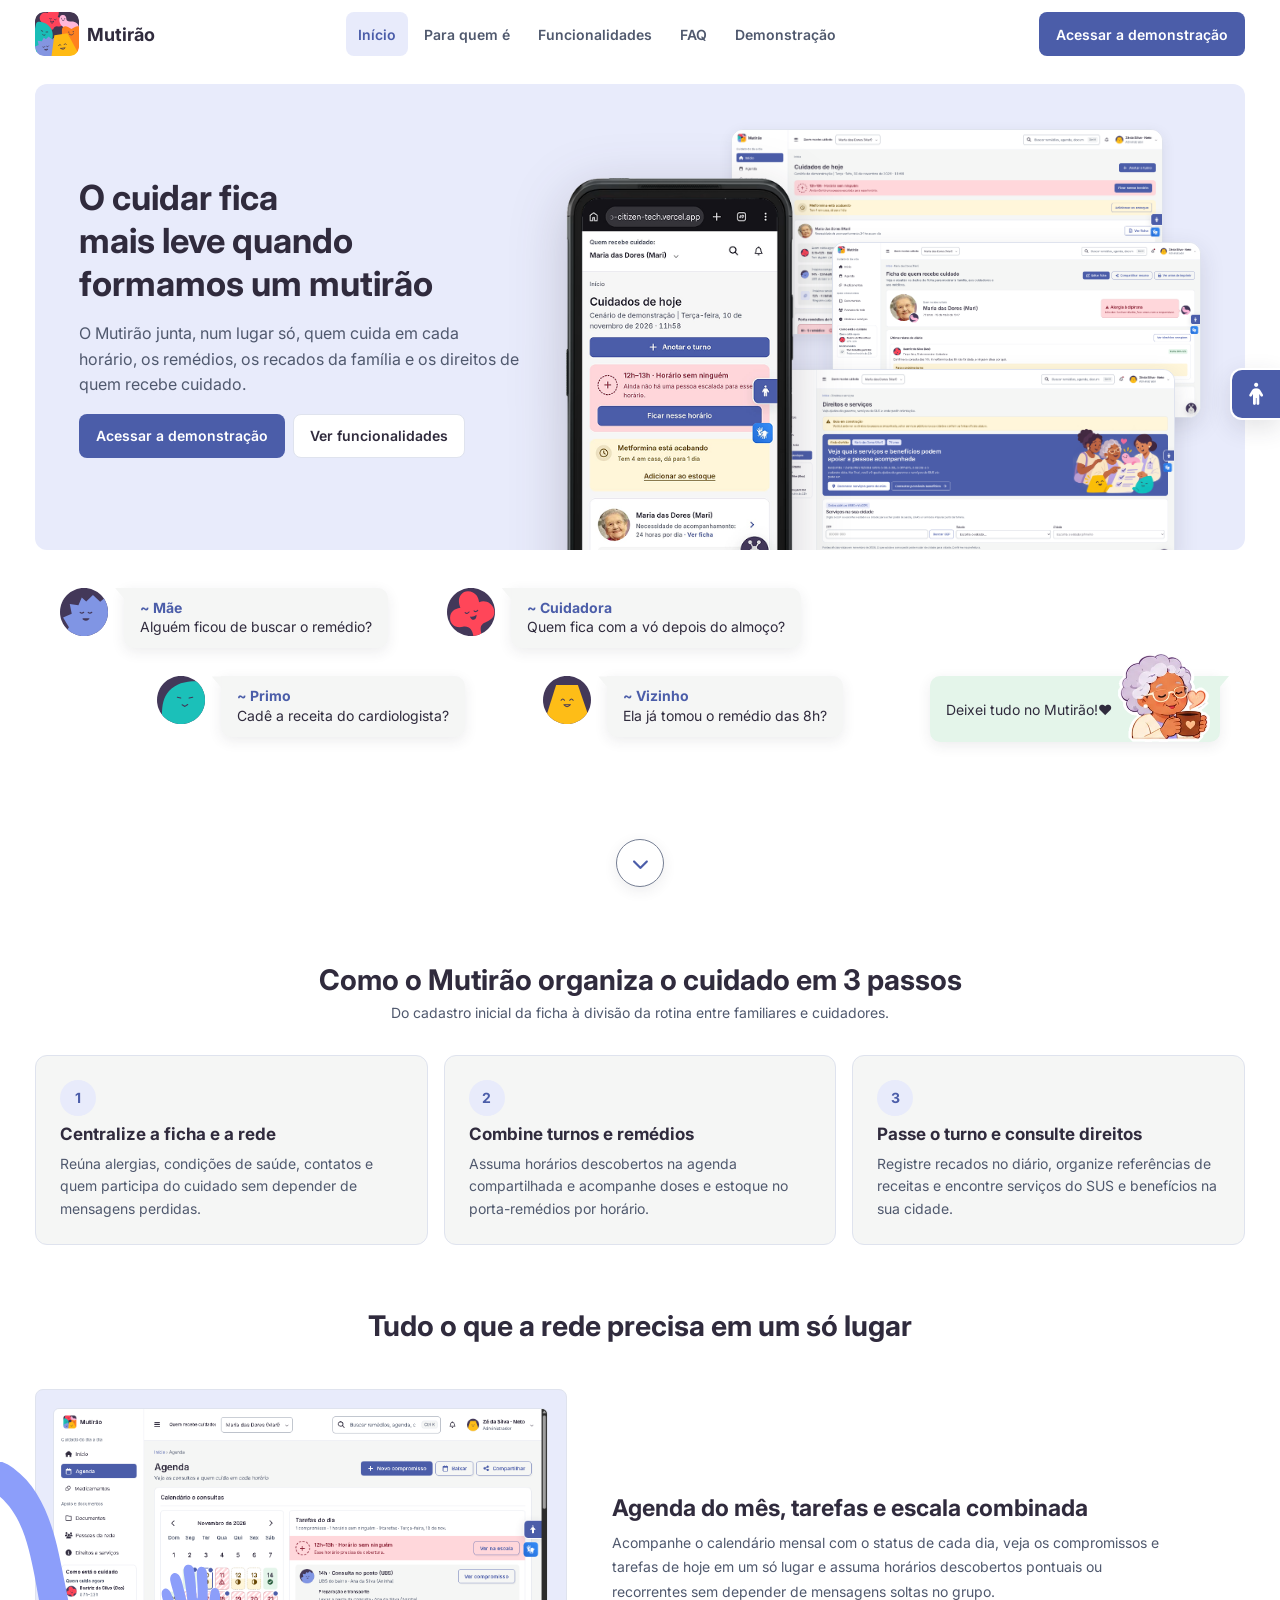
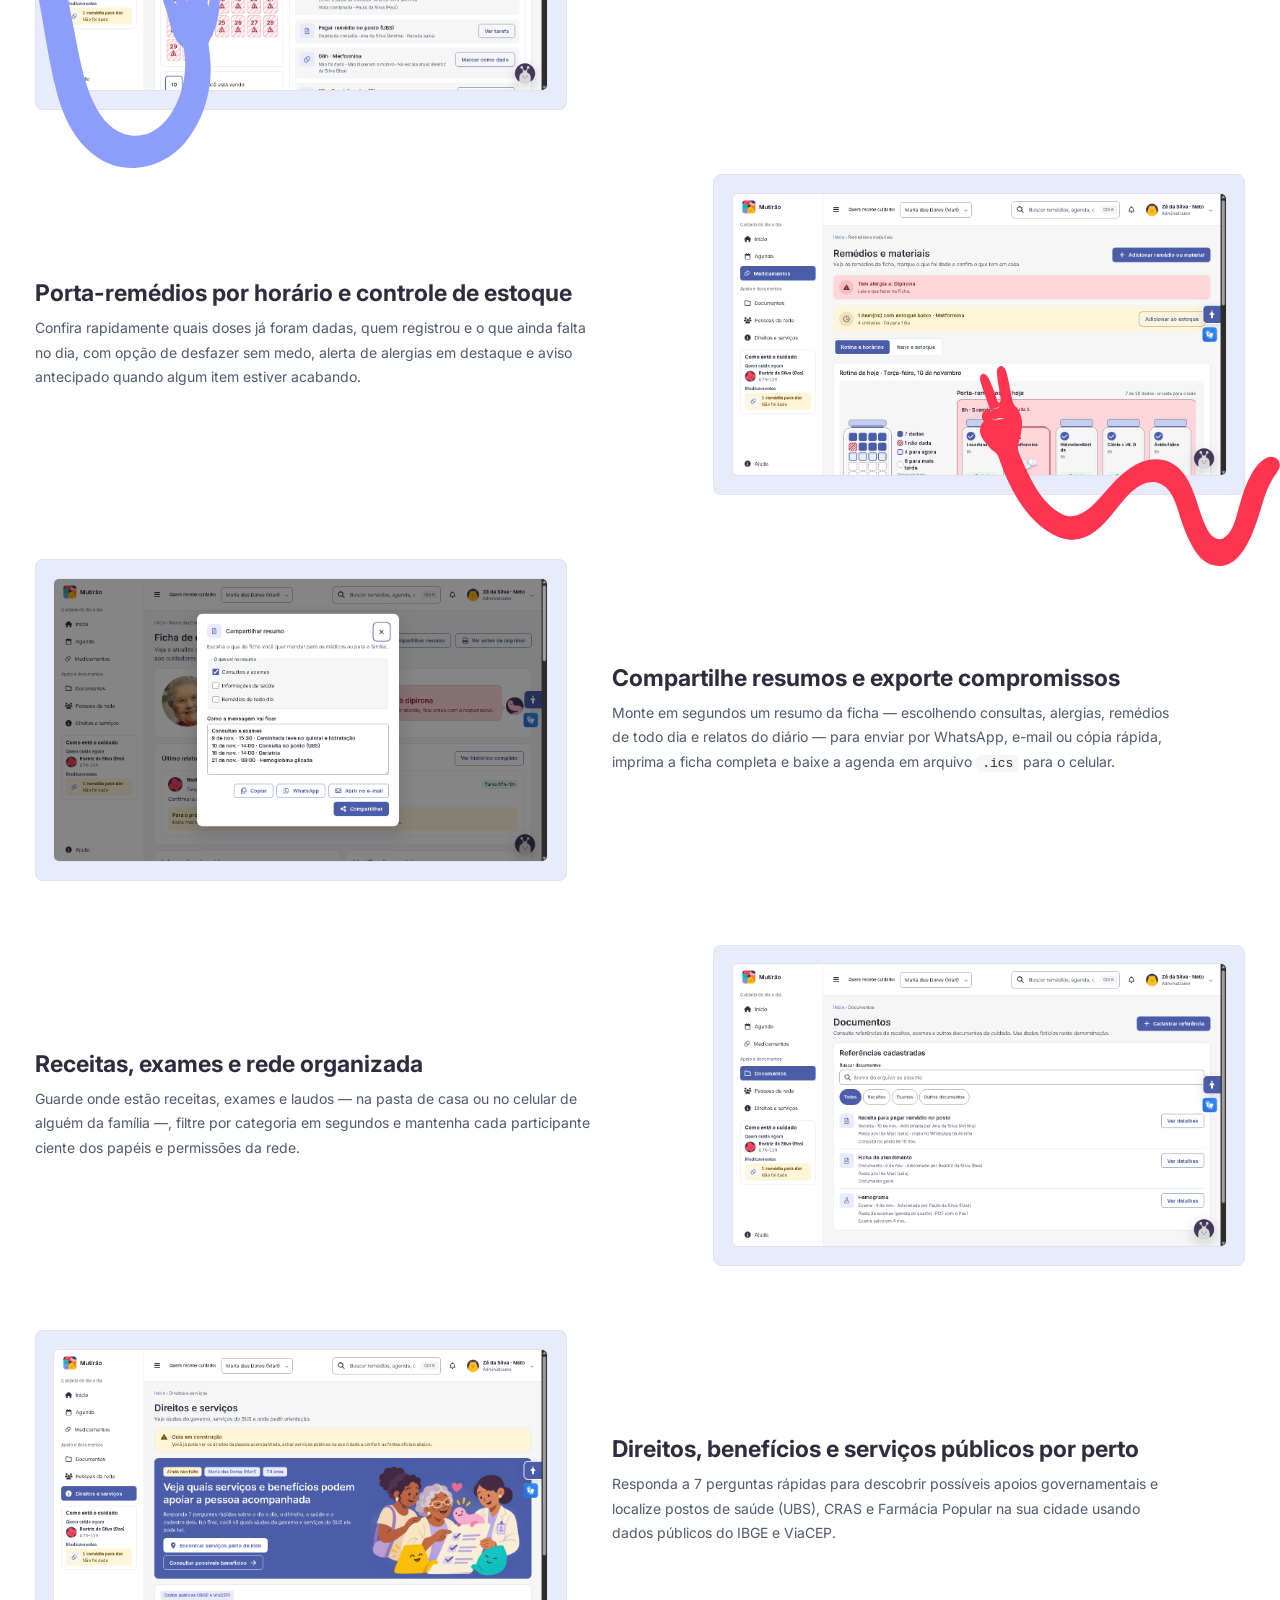
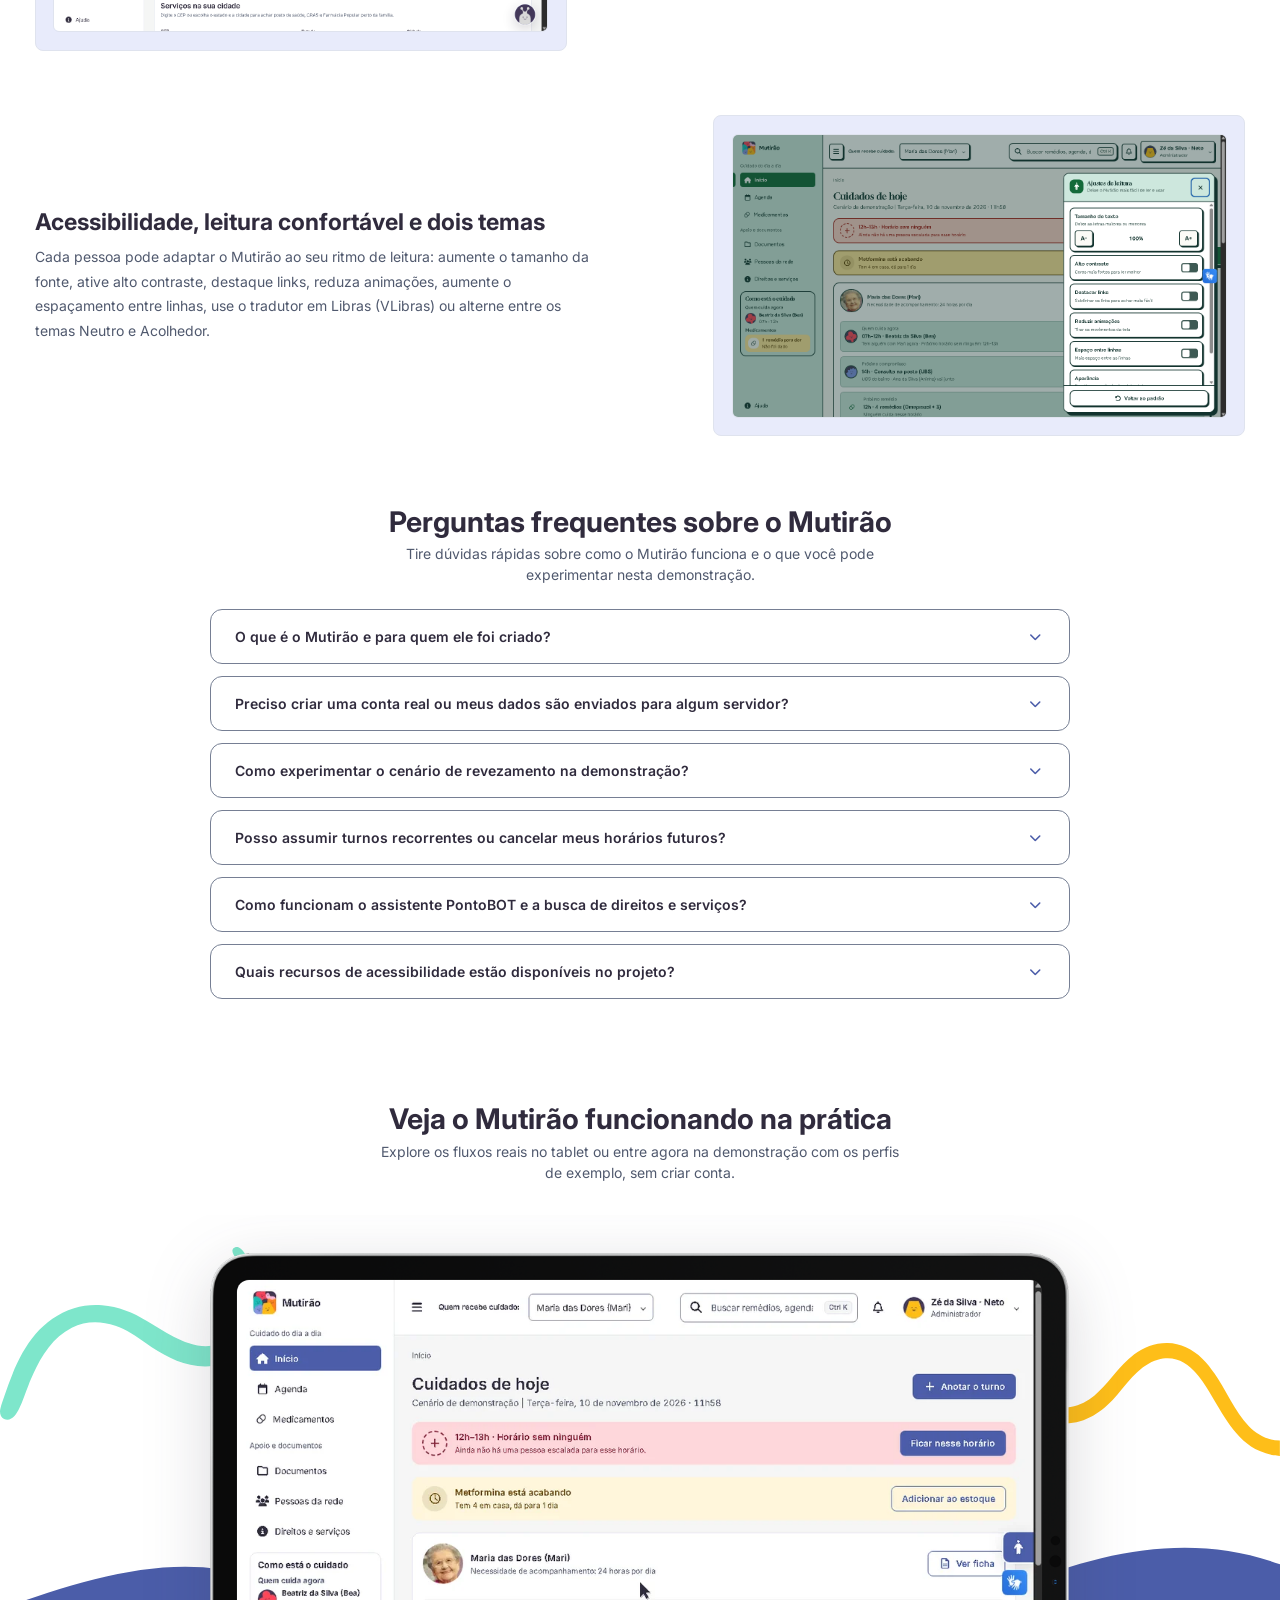
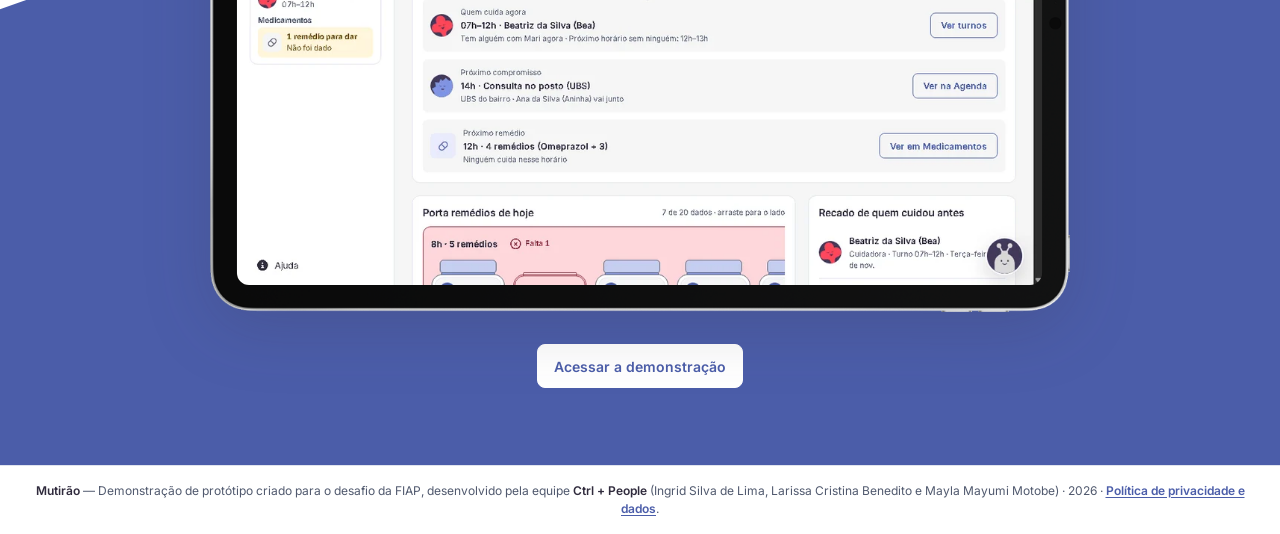
==== commit 303b1d4f: "fix: posiciona botao de rolagem na primeira dobra da landing" ====
--- a/index.html
+++ b/index.html
@@ -161,10 +161,11 @@
               height="98" aria-hidden="true" />
           </li>
         </ol>
-        <a class="landing-rolar" href="#como-funciona" aria-label="Rolar para ver como o Mutirão funciona">
-          <i class="fa-solid fa-chevron-down" aria-hidden="true"></i>
-        </a>
       </section>
+
+      <a class="landing-rolar" href="#como-funciona" aria-label="Rolar para ver como o Mutirão funciona">
+        <i class="fa-solid fa-chevron-down" aria-hidden="true"></i>
+      </a>
     </div>
 
     <section class="landing-passos landing-container" id="como-funciona" aria-labelledby="titulo-passos">
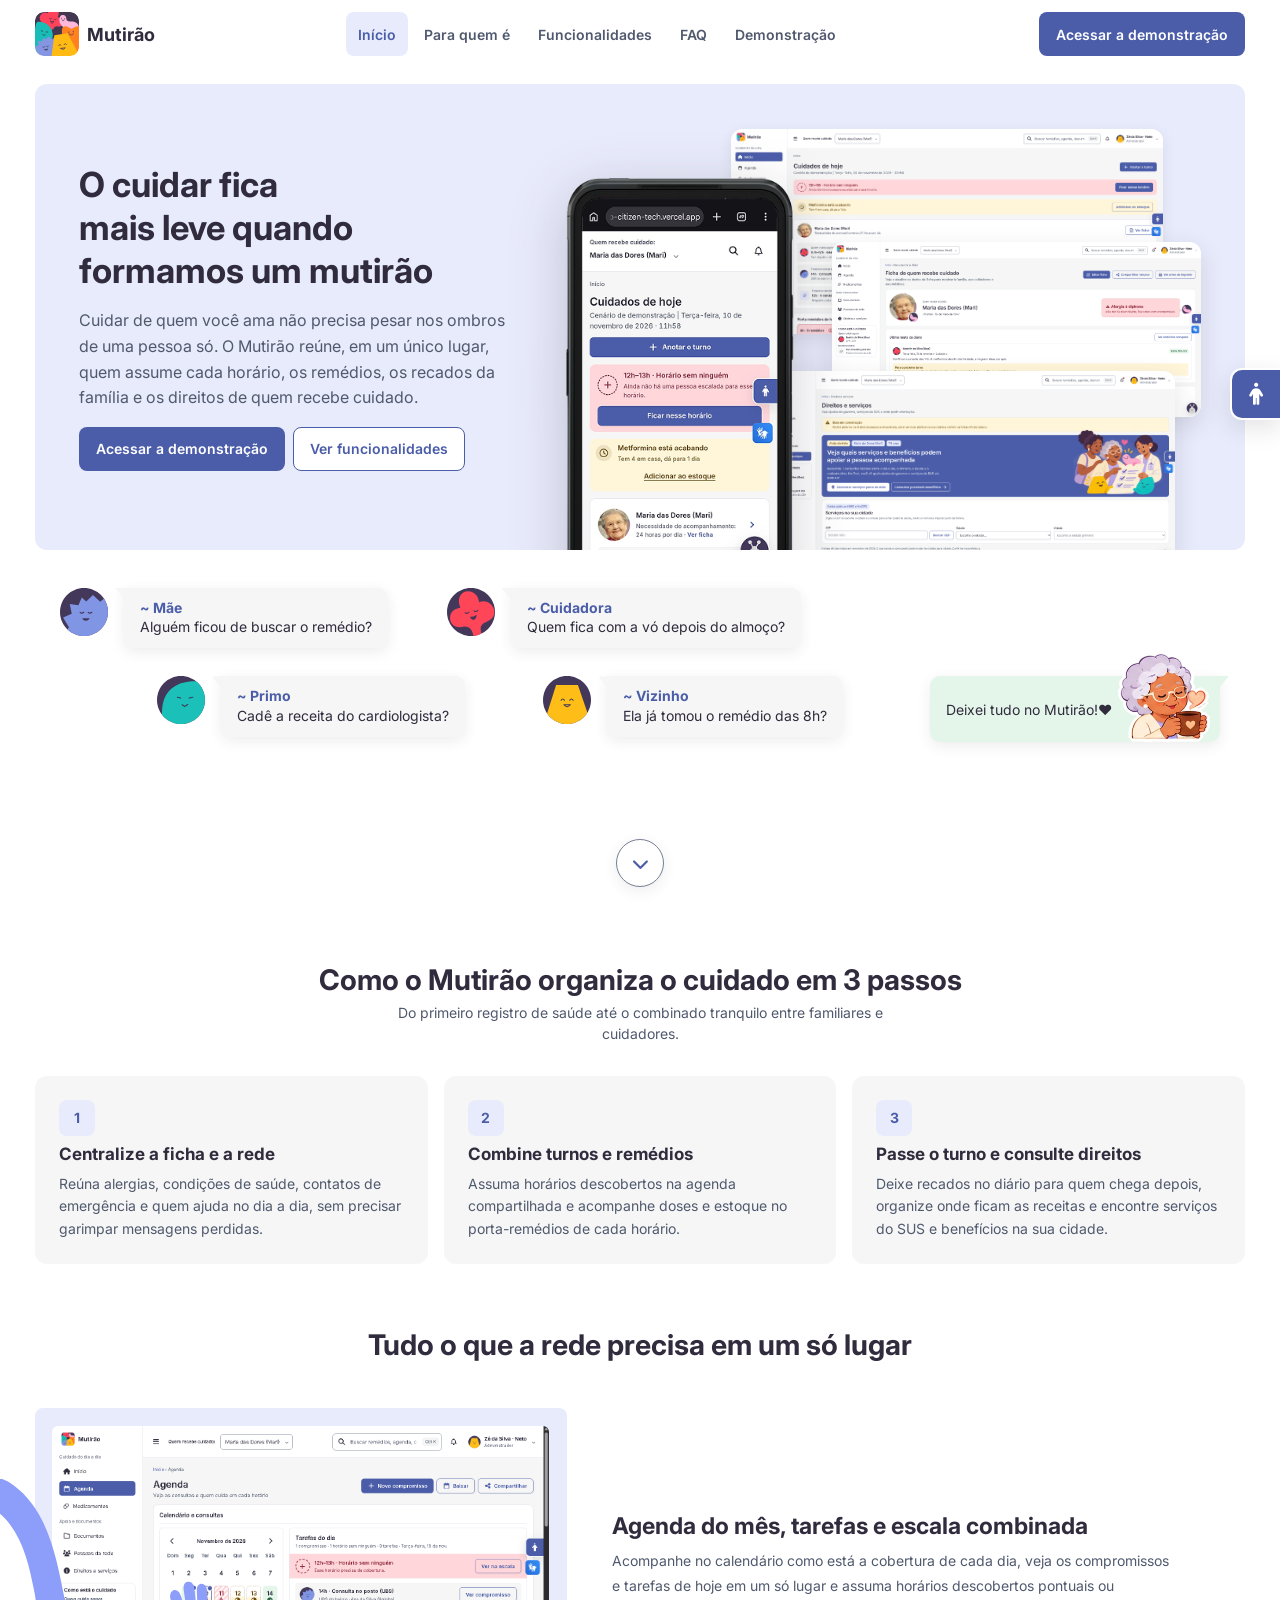
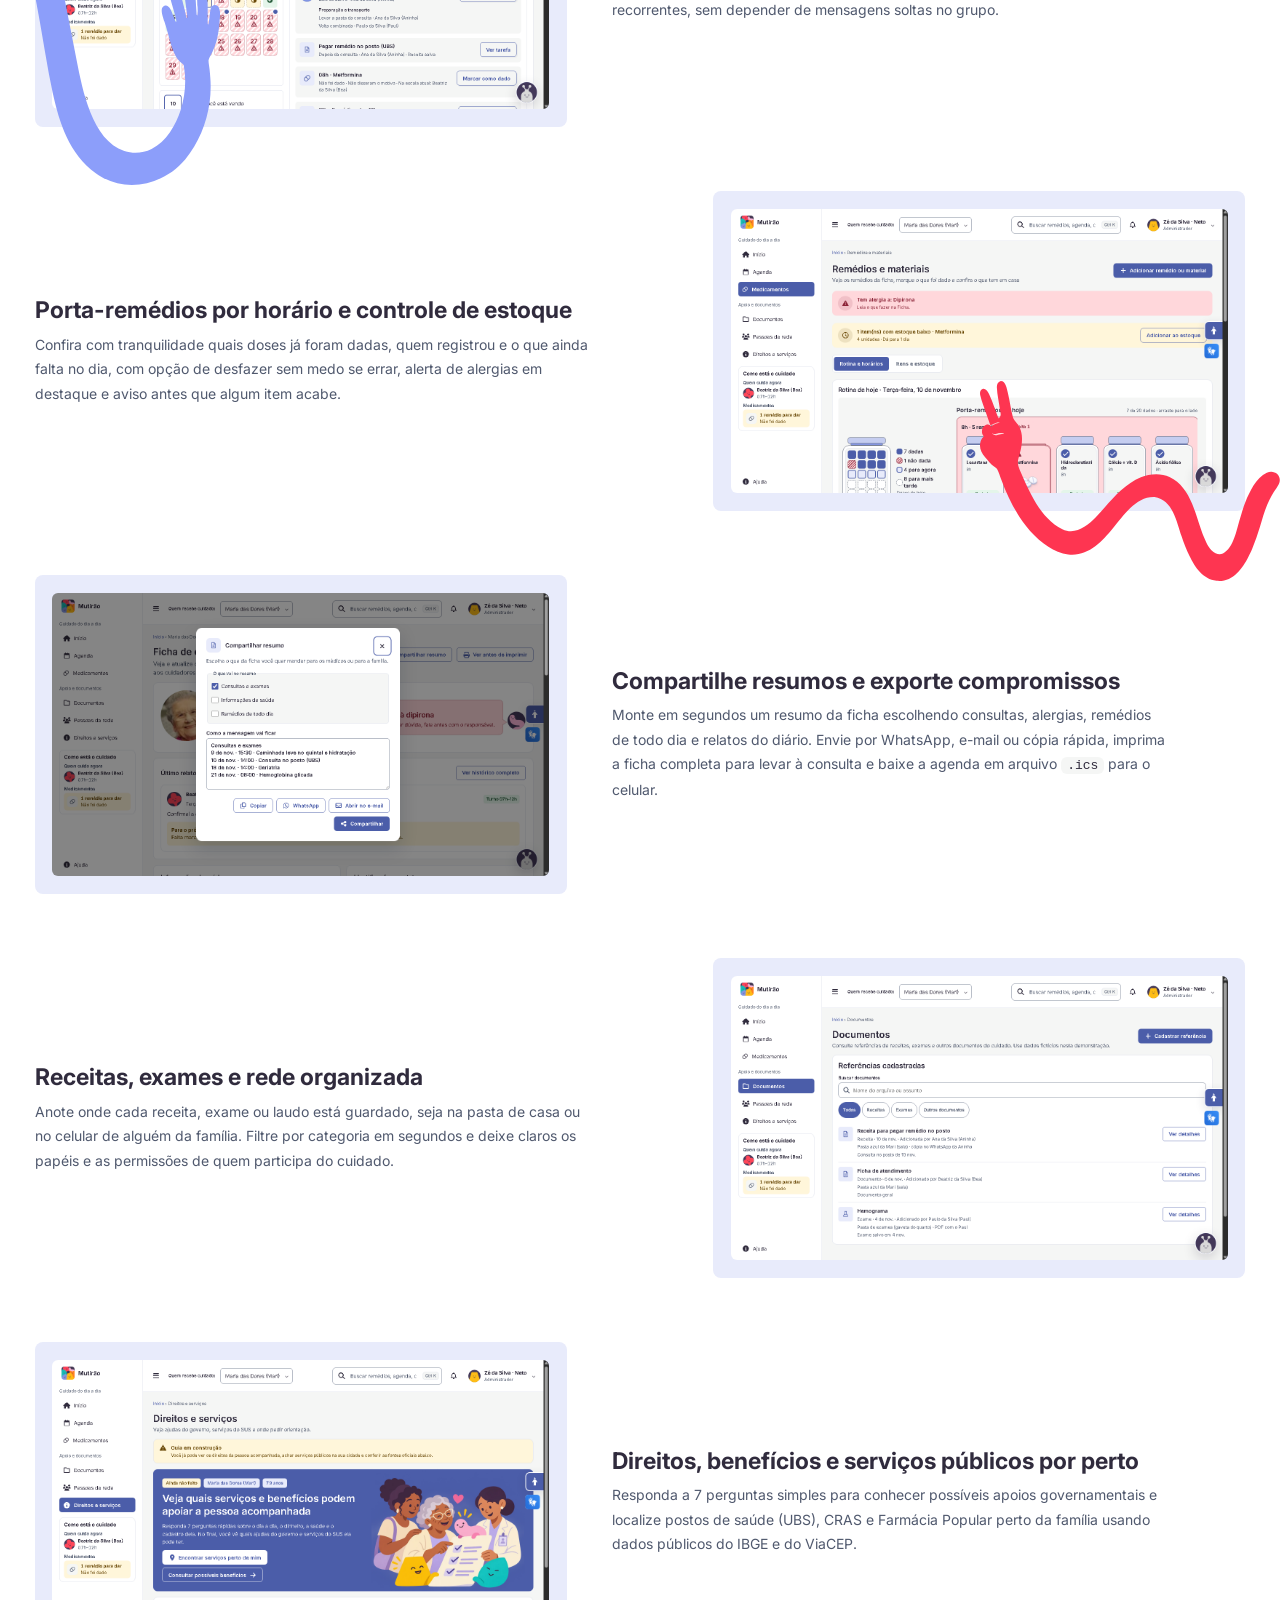
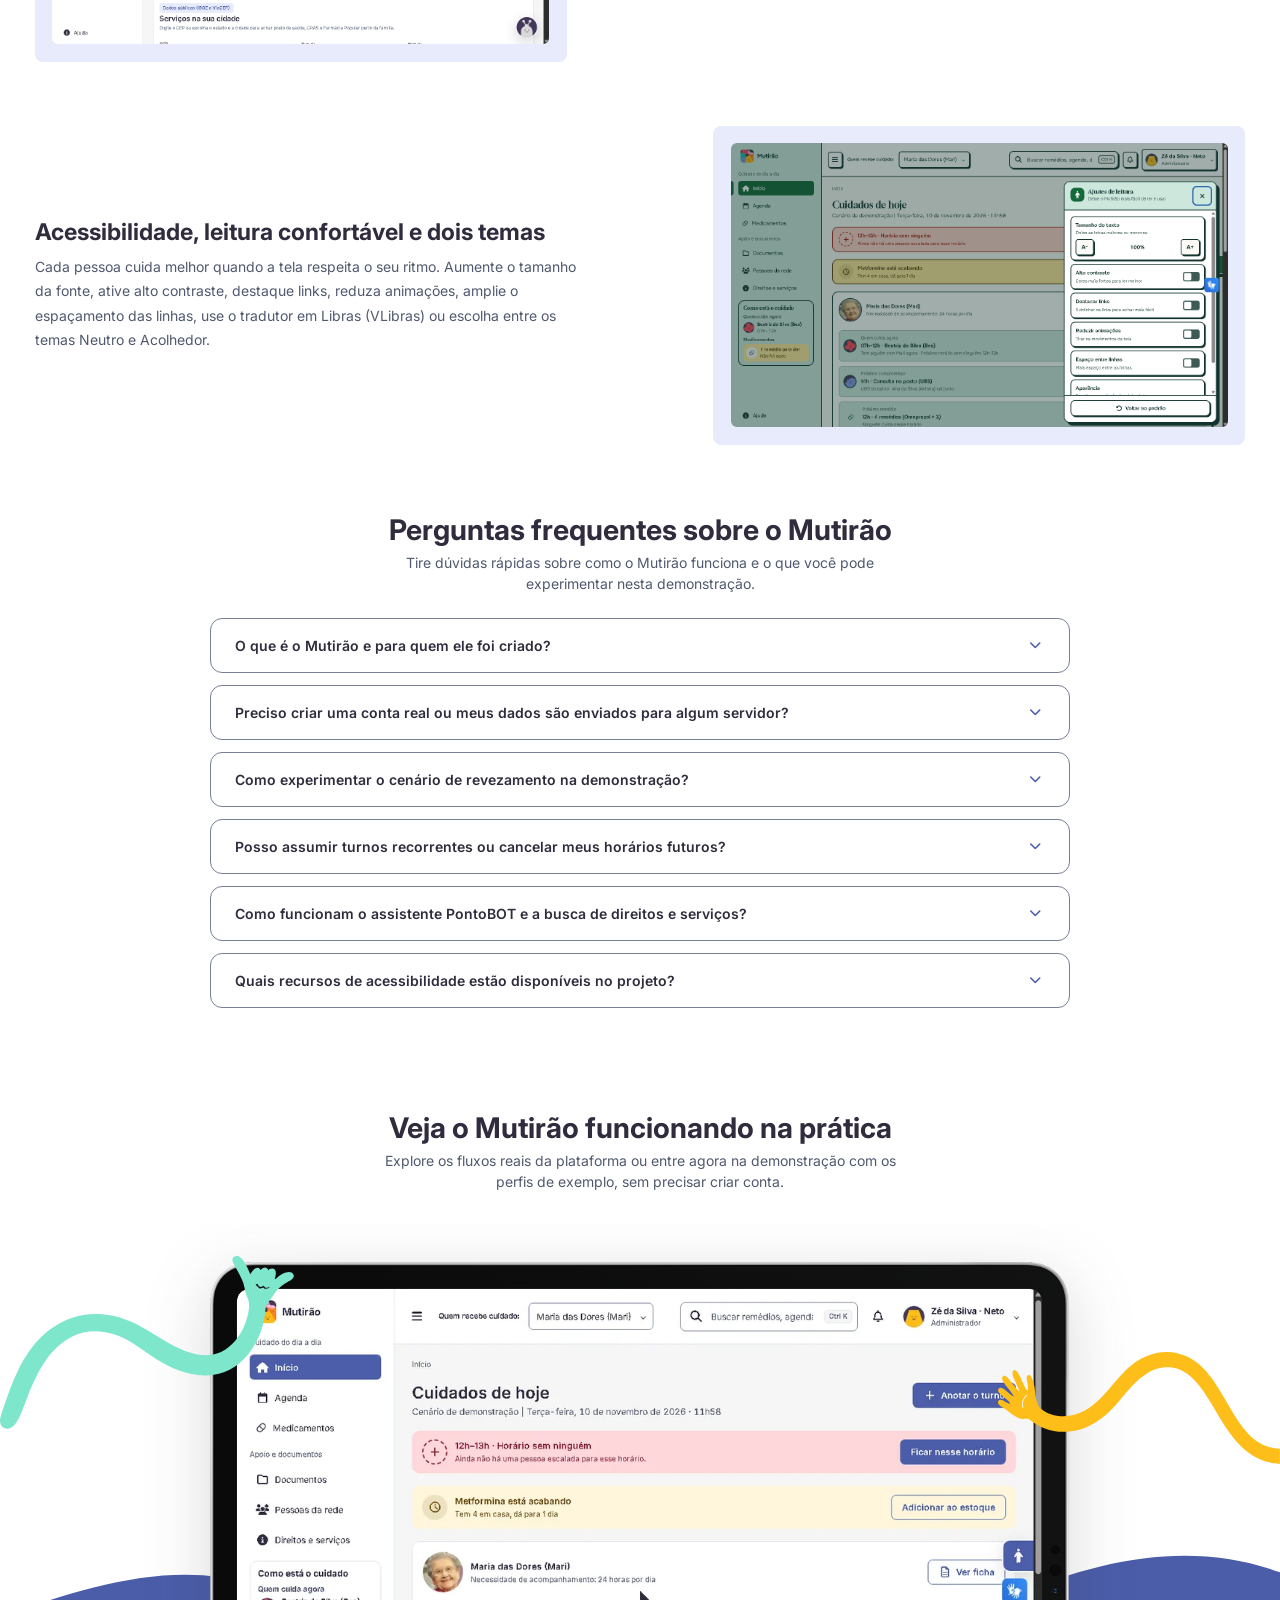
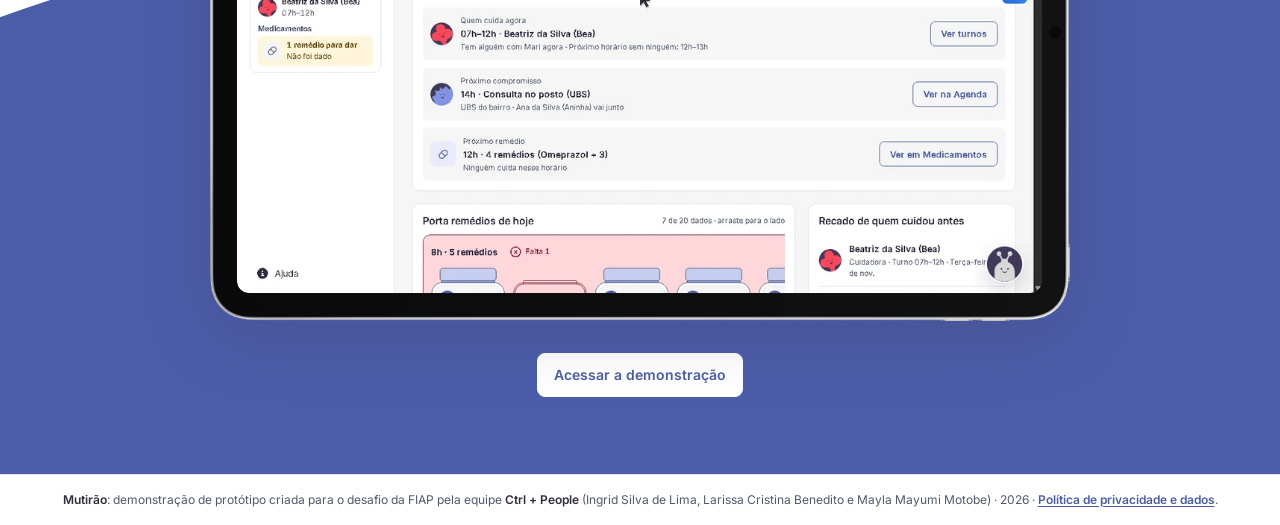
==== commit e9c961f5: "feat: ajusta landing, modal fullscreen e adiciona politica de privacidade publica" ====
--- a/index.html
+++ b/index.html
@@ -104,8 +104,8 @@
       <section class="landing-hero" aria-labelledby="titulo-principal">
         <div class="landing-hero__texto">
           <h1 id="titulo-principal">O cuidar fica mais leve quando formamos um mutirão</h1>
-          <p>O Mutirão junta, num lugar só, quem cuida em cada horário, os remédios, os recados da família e os direitos
-            de quem recebe cuidado.</p>
+          <p>Cuidar de quem você ama não precisa pesar nos ombros de uma pessoa só. O Mutirão reúne, em um único lugar,
+            quem assume cada horário, os remédios, os recados da família e os direitos de quem recebe cuidado.</p>
           <div class="landing-hero__acoes">
             <a class="botao botao--primario" href="login.html">Acessar a demonstração</a>
             <a class="botao botao--secundario" href="#recursos">Ver funcionalidades</a>
@@ -113,23 +113,36 @@
         </div>
         <div class="landing-hero__vitrine" aria-label="Prévia das telas do Mutirão no celular e no computador">
           <figure class="landing-vitrine__janela landing-vitrine__janela--inicio">
-            <img src="assets/media/aplicacao/home.png"
-              alt="Tela de Início do Mutirão com os cuidados de hoje, alertas de horário e porta-remédios" width="1920"
-              height="911" />
+            <button type="button" class="landing-imagem-gatilho" data-titulo-imagem="Tela de Início"
+              aria-label="Ampliar imagem: Tela de Início do Mutirão com os cuidados de hoje, alertas de horário e porta-remédios">
+              <img src="assets/media/aplicacao/home.png"
+                alt="Tela de Início do Mutirão com os cuidados de hoje, alertas de horário e porta-remédios" width="1920"
+                height="911" />
+            </button>
           </figure>
           <figure class="landing-vitrine__janela landing-vitrine__janela--ficha">
-            <img src="assets/media/aplicacao/ficha.png"
-              alt="Ficha da pessoa acompanhada com alerta de alergia, último relato do diário e informações de saúde"
-              width="1920" height="911" loading="lazy" />
+            <button type="button" class="landing-imagem-gatilho" data-titulo-imagem="Ficha da pessoa acompanhada"
+              aria-label="Ampliar imagem: Ficha da pessoa acompanhada com alerta de alergia, último relato do diário e informações de saúde">
+              <img src="assets/media/aplicacao/ficha.png"
+                alt="Ficha da pessoa acompanhada com alerta de alergia, último relato do diário e informações de saúde"
+                width="1920" height="911" loading="lazy" />
+            </button>
           </figure>
           <figure class="landing-vitrine__janela landing-vitrine__janela--direitos">
-            <img src="assets/media/aplicacao/direitos.png"
-              alt="Tela de Direitos e serviços com questionário orientativo e busca por CEP" width="1920" height="911"
-              loading="lazy" />
+            <button type="button" class="landing-imagem-gatilho" data-titulo-imagem="Direitos e serviços"
+              aria-label="Ampliar imagem: Tela de Direitos e serviços com questionário orientativo e busca por CEP">
+              <img src="assets/media/aplicacao/direitos.png"
+                alt="Tela de Direitos e serviços com questionário orientativo e busca por CEP" width="1920" height="911"
+                loading="lazy" />
+            </button>
           </figure>
           <figure class="landing-vitrine__celular">
-            <img src="assets/media/aplicacao/mobile-home.png"
-              alt="Versão mobile do Mutirão exibindo a tela de Início no celular" width="389" height="705" />
+            <button type="button" class="landing-imagem-gatilho landing-imagem-gatilho--sem-moldura"
+              data-titulo-imagem="Mutirão no celular"
+              aria-label="Ampliar imagem: Versão mobile do Mutirão exibindo a tela de Início no celular">
+              <img src="assets/media/aplicacao/mobile-home.png"
+                alt="Versão mobile do Mutirão exibindo a tela de Início no celular" width="389" height="705" />
+            </button>
           </figure>
         </div>
       </section>
@@ -171,26 +184,26 @@
     <section class="landing-passos landing-container" id="como-funciona" aria-labelledby="titulo-passos">
       <div class="landing-passos__cabecalho">
         <h2 id="titulo-passos">Como o Mutirão organiza o cuidado em 3 passos</h2>
-        <p>Do cadastro inicial da ficha à divisão da rotina entre familiares e cuidadores.</p>
+        <p>Do primeiro registro de saúde até o combinado tranquilo entre familiares e cuidadores.</p>
       </div>
       <ol class="landing-passos__lista">
         <li class="landing-passo">
           <span class="landing-passo__numero" aria-hidden="true">1</span>
           <h3>Centralize a ficha e a rede</h3>
-          <p>Reúna alergias, condições de saúde, contatos e quem participa do cuidado sem depender de mensagens
-            perdidas.</p>
+          <p>Reúna alergias, condições de saúde, contatos de emergência e quem ajuda no dia a dia, sem precisar garimpar
+            mensagens perdidas.</p>
         </li>
         <li class="landing-passo">
           <span class="landing-passo__numero" aria-hidden="true">2</span>
           <h3>Combine turnos e remédios</h3>
-          <p>Assuma horários descobertos na agenda compartilhada e acompanhe doses e estoque no porta-remédios por
+          <p>Assuma horários descobertos na agenda compartilhada e acompanhe doses e estoque no porta-remédios de cada
             horário.</p>
         </li>
         <li class="landing-passo">
           <span class="landing-passo__numero" aria-hidden="true">3</span>
           <h3>Passe o turno e consulte direitos</h3>
-          <p>Registre recados no diário, organize referências de receitas e encontre serviços do SUS e benefícios na sua
-            cidade.</p>
+          <p>Deixe recados no diário para quem chega depois, organize onde ficam as receitas e encontre serviços do SUS
+            e benefícios na sua cidade.</p>
         </li>
       </ol>
     </section>
@@ -202,32 +215,41 @@
         <article class="landing-bloco">
           <div class="landing-bloco__visual">
             <figure class="landing-bloco__previa">
-              <img src="assets/media/aplicacao/recurso-agenda.png"
-                alt="Tela de Agenda exibindo calendário mensal com indicadores de cobertura, tarefas do dia, consulta na UBS e botões para baixar ou compartilhar"
-                width="1366" height="780" />
+              <button type="button" class="landing-imagem-gatilho"
+                data-titulo-imagem="Agenda do mês, tarefas e escala combinada"
+                aria-label="Ampliar imagem: Tela de Agenda exibindo calendário mensal com indicadores de cobertura, tarefas do dia, consulta na UBS e botões para baixar ou compartilhar">
+                <img src="assets/media/aplicacao/recurso-agenda.png"
+                  alt="Tela de Agenda exibindo calendário mensal com indicadores de cobertura, tarefas do dia, consulta na UBS e botões para baixar ou compartilhar"
+                  width="1366" height="780" />
+              </button>
             </figure>
             <img class="landing-braco landing-braco--azul" src="assets/media/ilustracoes/braco-esquerdo-1.svg" alt=""
               width="267" height="379" aria-hidden="true" />
           </div>
           <div class="landing-bloco__texto">
             <h3>Agenda do mês, tarefas e escala combinada</h3>
-            <p>Acompanhe o calendário mensal com o status de cada dia, veja os compromissos e tarefas de hoje em um só
-              lugar e assuma horários descobertos pontuais ou recorrentes sem depender de mensagens soltas no grupo.</p>
+            <p>Acompanhe no calendário como está a cobertura de cada dia, veja os compromissos e tarefas de hoje em um
+              só lugar e assuma horários descobertos pontuais ou recorrentes, sem depender de mensagens soltas no grupo.
+            </p>
           </div>
         </article>
 
         <article class="landing-bloco landing-bloco--invertido">
           <div class="landing-bloco__texto">
             <h3>Porta-remédios por horário e controle de estoque</h3>
-            <p>Confira rapidamente quais doses já foram dadas, quem registrou e o que ainda falta no dia, com opção de
-              desfazer sem medo, alerta de alergias em destaque e aviso antecipado quando algum item estiver acabando.
+            <p>Confira com tranquilidade quais doses já foram dadas, quem registrou e o que ainda falta no dia, com
+              opção de desfazer sem medo se errar, alerta de alergias em destaque e aviso antes que algum item acabe.
             </p>
           </div>
           <div class="landing-bloco__visual">
             <figure class="landing-bloco__previa">
-              <img src="assets/media/aplicacao/recurso-medicamentos.png"
-                alt="Tela de Medicamentos exibindo alerta de alergia, estoque baixo de Metformina e porta-remédios agrupado por horário"
-                width="1366" height="780" />
+              <button type="button" class="landing-imagem-gatilho"
+                data-titulo-imagem="Porta-remédios por horário e controle de estoque"
+                aria-label="Ampliar imagem: Tela de Medicamentos exibindo alerta de alergia, estoque baixo de Metformina e porta-remédios agrupado por horário">
+                <img src="assets/media/aplicacao/recurso-medicamentos.png"
+                  alt="Tela de Medicamentos exibindo alerta de alergia, estoque baixo de Metformina e porta-remédios agrupado por horário"
+                  width="1366" height="780" />
+              </button>
             </figure>
             <img class="landing-braco landing-braco--vermelho" src="assets/media/ilustracoes/braco-direito-1.svg" alt=""
               width="377" height="267" aria-hidden="true" />
@@ -237,30 +259,39 @@
         <article class="landing-bloco">
           <div class="landing-bloco__visual">
             <figure class="landing-bloco__previa">
-              <img src="assets/media/aplicacao/recurso-compartilhar.png"
-                alt="Janela Compartilhar resumo na Ficha permitindo escolher seções e enviar por cópia, WhatsApp ou e-mail"
-                width="1366" height="780" />
+              <button type="button" class="landing-imagem-gatilho"
+                data-titulo-imagem="Compartilhar resumo da ficha e agenda"
+                aria-label="Ampliar imagem: Janela Compartilhar resumo na Ficha permitindo escolher seções e enviar por cópia, WhatsApp ou e-mail">
+                <img src="assets/media/aplicacao/recurso-compartilhar.png"
+                  alt="Janela Compartilhar resumo na Ficha permitindo escolher seções e enviar por cópia, WhatsApp ou e-mail"
+                  width="1366" height="780" />
+              </button>
             </figure>
           </div>
           <div class="landing-bloco__texto">
             <h3>Compartilhe resumos e exporte compromissos</h3>
-            <p>Monte em segundos um resumo da ficha — escolhendo consultas, alergias, remédios de todo dia e relatos do
-              diário — para enviar por WhatsApp, e-mail ou cópia rápida, imprima a ficha completa e baixe a agenda em
-              arquivo <code>.ics</code> para o celular.</p>
+            <p>Monte em segundos um resumo da ficha escolhendo consultas, alergias, remédios de todo dia e relatos do
+              diário. Envie por WhatsApp, e-mail ou cópia rápida, imprima a ficha completa para levar à consulta e
+              baixe a agenda em arquivo <code>.ics</code> para o celular.</p>
           </div>
         </article>
 
         <article class="landing-bloco landing-bloco--invertido">
           <div class="landing-bloco__texto">
             <h3>Receitas, exames e rede organizada</h3>
-            <p>Guarde onde estão receitas, exames e laudos — na pasta de casa ou no celular de alguém da família —,
-              filtre por categoria em segundos e mantenha cada participante ciente dos papéis e permissões da rede.</p>
-          </div>
-          <div class="landing-bloco__visual">
-            <figure class="landing-bloco__previa">
-              <img src="assets/media/aplicacao/recurso-documentos.png"
-                alt="Tela de Documentos mostrando receitas, ficha de atendimento, hemograma, campo de busca e filtros por tipo"
-                width="1366" height="780" />
+            <p>Anote onde cada receita, exame ou laudo está guardado, seja na pasta de casa ou no celular de alguém da
+              família. Filtre por categoria em segundos e deixe claros os papéis e as permissões de quem participa do
+              cuidado.</p>
+          </div>
+          <div class="landing-bloco__visual">
+            <figure class="landing-bloco__previa">
+              <button type="button" class="landing-imagem-gatilho"
+                data-titulo-imagem="Documentos, receitas e exames"
+                aria-label="Ampliar imagem: Tela de Documentos mostrando receitas, ficha de atendimento, hemograma, campo de busca e filtros por tipo">
+                <img src="assets/media/aplicacao/recurso-documentos.png"
+                  alt="Tela de Documentos mostrando receitas, ficha de atendimento, hemograma, campo de busca e filtros por tipo"
+                  width="1366" height="780" />
+              </button>
             </figure>
           </div>
         </article>
@@ -268,30 +299,38 @@
         <article class="landing-bloco">
           <div class="landing-bloco__visual">
             <figure class="landing-bloco__previa">
-              <img src="assets/media/aplicacao/recurso-direitos.png"
-                alt="Tela de Direitos e serviços com banner orientativo de benefícios e busca de unidades por CEP ou cidade"
-                width="1366" height="780" />
+              <button type="button" class="landing-imagem-gatilho"
+                data-titulo-imagem="Direitos, benefícios e serviços públicos"
+                aria-label="Ampliar imagem: Tela de Direitos e serviços com banner orientativo de benefícios e busca de unidades por CEP ou cidade">
+                <img src="assets/media/aplicacao/recurso-direitos.png"
+                  alt="Tela de Direitos e serviços com banner orientativo de benefícios e busca de unidades por CEP ou cidade"
+                  width="1366" height="780" />
+              </button>
             </figure>
           </div>
           <div class="landing-bloco__texto">
             <h3>Direitos, benefícios e serviços públicos por perto</h3>
-            <p>Responda a 7 perguntas rápidas para descobrir possíveis apoios governamentais e localize postos de saúde
-              (UBS), CRAS e Farmácia Popular na sua cidade usando dados públicos do IBGE e ViaCEP.</p>
+            <p>Responda a 7 perguntas simples para conhecer possíveis apoios governamentais e localize postos de saúde
+              (UBS), CRAS e Farmácia Popular perto da família usando dados públicos do IBGE e do ViaCEP.</p>
           </div>
         </article>
 
         <article class="landing-bloco landing-bloco--invertido">
           <div class="landing-bloco__texto">
             <h3>Acessibilidade, leitura confortável e dois temas</h3>
-            <p>Cada pessoa pode adaptar o Mutirão ao seu ritmo de leitura: aumente o tamanho da fonte, ative alto
-              contraste, destaque links, reduza animações, aumente o espaçamento entre linhas, use o tradutor em Libras
-              (VLibras) ou alterne entre os temas Neutro e Acolhedor.</p>
-          </div>
-          <div class="landing-bloco__visual">
-            <figure class="landing-bloco__previa">
-              <img src="assets/media/aplicacao/recurso-acessibilidade.png"
-                alt="Painel Ajustes de leitura aberto no tema Acolhedor exibindo tamanho de texto, alto contraste, destaque de links e troca de tema"
-                width="1366" height="780" />
+            <p>Cada pessoa cuida melhor quando a tela respeita o seu ritmo. Aumente o tamanho da fonte, ative alto
+              contraste, destaque links, reduza animações, amplie o espaçamento das linhas, use o tradutor em Libras
+              (VLibras) ou escolha entre os temas Neutro e Acolhedor.</p>
+          </div>
+          <div class="landing-bloco__visual">
+            <figure class="landing-bloco__previa">
+              <button type="button" class="landing-imagem-gatilho"
+                data-titulo-imagem="Ajustes de leitura e acessibilidade"
+                aria-label="Ampliar imagem: Painel Ajustes de leitura aberto no tema Acolhedor exibindo tamanho de texto, alto contraste, destaque de links e troca de tema">
+                <img src="assets/media/aplicacao/recurso-acessibilidade.png"
+                  alt="Painel Ajustes de leitura aberto no tema Acolhedor exibindo tamanho de texto, alto contraste, destaque de links e troca de tema"
+                  width="1366" height="780" />
+              </button>
             </figure>
           </div>
         </article>
@@ -377,8 +416,8 @@
     <section class="landing-final" id="demonstracao" aria-labelledby="titulo-demonstracao">
       <div class="landing-final__cabecalho landing-container">
         <h2 id="titulo-demonstracao">Veja o Mutirão funcionando na prática</h2>
-        <p>Explore os fluxos reais no tablet ou entre agora na demonstração com os perfis de exemplo, sem criar conta.
-        </p>
+        <p>Explore os fluxos reais da plataforma ou entre agora na demonstração com os perfis de exemplo, sem precisar
+          criar conta.</p>
       </div>
 
       <div class="landing-final__palco">
@@ -395,27 +434,47 @@
           <div class="landing-final__tablet">
             <img class="landing-final__moldura" src="assets/media/aplicacao/tablet-template.png" alt="" width="1175"
               height="900" aria-hidden="true" />
-            <img class="landing-final__tela landing-final__tela--animada" src="assets/media/aplicacao/tablet-demo.webp"
-              alt="Demonstração animada do Mutirão navegando por turnos, agenda, medicamentos, direitos e PontoBOT"
-              width="1080" height="810" />
-            <img class="landing-final__tela landing-final__tela--estatica" src="assets/media/aplicacao/tablet-home.png"
-              alt="Tela inicial do Mutirão no computador e tablet exibindo os cuidados de hoje" width="1280"
-              height="960" loading="lazy" />
-          </div>
-          <img class="landing-final__celular" src="assets/media/aplicacao/mobile-home.png"
-            alt="Tela inicial do Mutirão no celular mostrando os cuidados de hoje" width="290" height="605"
-            loading="lazy" />
+            <button type="button" class="landing-imagem-gatilho landing-final__gatilho-tablet"
+              data-titulo-imagem="Demonstração do Mutirão no tablet"
+              aria-label="Ampliar demonstração do Mutirão no tablet">
+              <img class="landing-final__tela landing-final__tela--animada" src="assets/media/aplicacao/tablet-demo.webp"
+                alt="Demonstração animada do Mutirão navegando por turnos, agenda, medicamentos, direitos e PontoBOT"
+                width="1080" height="810" />
+              <img class="landing-final__tela landing-final__tela--estatica" src="assets/media/aplicacao/tablet-home.png"
+                alt="Tela inicial do Mutirão no computador e tablet exibindo os cuidados de hoje" width="1280"
+                height="960" loading="lazy" />
+            </button>
+          </div>
+          <button type="button"
+            class="landing-imagem-gatilho landing-imagem-gatilho--sem-moldura landing-final__gatilho-celular"
+            data-titulo-imagem="Tela inicial do Mutirão no celular"
+            aria-label="Ampliar imagem: Tela inicial do Mutirão no celular mostrando os cuidados de hoje">
+            <img class="landing-final__celular" src="assets/media/aplicacao/mobile-home.png"
+              alt="Tela inicial do Mutirão no celular mostrando os cuidados de hoje" width="290" height="605"
+              loading="lazy" />
+          </button>
           <a class="botao botao--primario" href="login.html">Acessar a demonstração</a>
         </div>
       </div>
     </section>
+
+    <dialog class="dialogo-mvp dialogo-mvp--imagem" id="dialogo-imagem-landing" aria-labelledby="titulo-dialogo-imagem">
+      <div class="dialogo-mvp__cabecalho">
+        <h2 id="titulo-dialogo-imagem" class="dialogo-mvp__imagem-titulo">Visualização ampliada da tela</h2>
+        <form method="dialog"><button class="botao-icone" aria-label="Fechar visualização ampliada"><i
+              class="fa-solid fa-xmark" aria-hidden="true"></i></button></form>
+      </div>
+      <div class="dialogo-mvp__imagem-palco" data-dialogo-imagem-palco>
+        <img src="" alt="" data-dialogo-imagem-conteudo />
+      </div>
+    </dialog>
   </main>
 
   <footer class="rodape-site">
     <p>
-      <strong>Mutirão</strong> — Demonstração de protótipo criado para o desafio da FIAP, desenvolvido pela equipe
+      <strong>Mutirão</strong>: demonstração de protótipo criada para o desafio da FIAP pela equipe
       <strong>Ctrl + People</strong> (Ingrid Silva de Lima, Larissa Cristina Benedito e Mayla Mayumi Motobe) · 2026 ·
-      <a href="privacidade.html">Política de privacidade e dados</a>.
+      <a href="politica-de-privacidade.html" target="_blank" rel="noopener noreferrer">Política de privacidade e dados</a>.
     </p>
   </footer>
   <script src="assets/js/landing.js" defer></script>
--- a/assets/css/componentes.css
+++ b/assets/css/componentes.css
@@ -712,7 +712,8 @@
 
 body.menu-fechado .rodape-site,
 body.pagina-login .rodape-site,
-body.pagina-landing .rodape-site {
+body.pagina-landing .rodape-site,
+body.pagina-privacidade-publica .rodape-site {
   margin-left: 0;
 }
 
--- a/assets/css/landing.css
+++ b/assets/css/landing.css
@@ -32,6 +32,24 @@
   color: var(--cor-texto-principal);
 }
 
+.pagina-privacidade-publica {
+  --landing-largura: 1040px;
+  --landing-margem: clamp(16px, 2.7vw, 40px);
+
+  display: flex;
+  flex-direction: column;
+  min-height: 100vh;
+  min-height: 100dvh;
+  padding: 0;
+  background: var(--cor-fundo-pagina);
+  color: var(--cor-texto-principal);
+}
+
+.landing-privacidade {
+  flex: 1 1 auto;
+  padding-block: clamp(24px, 4vw, 48px);
+}
+
 .landing-container {
   width: min(var(--landing-largura), 100% - 2 * var(--landing-margem));
   margin-inline: auto;
@@ -49,7 +67,8 @@
   backdrop-filter: blur(8px);
 }
 
-.pagina-login .landing-topo {
+.pagina-login .landing-topo,
+.pagina-privacidade-publica .landing-topo {
   background: var(--cor-superficie);
   border-bottom: var(--borda-padrao);
   backdrop-filter: none;
@@ -158,6 +177,18 @@
   flex-wrap: wrap;
   align-items: center;
   gap: var(--espaco-sm);
+}
+
+.landing-hero__acoes .botao--secundario {
+  background: var(--cor-superficie);
+  border-color: var(--cor-primaria);
+  color: var(--cor-primaria);
+}
+
+.landing-hero__acoes .botao--secundario:hover,
+.landing-hero__acoes .botao--secundario:focus-visible {
+  background: var(--cor-superficie-suave);
+  color: var(--cor-primaria-hover);
 }
 
 .landing-final .botao--primario {
@@ -284,7 +315,6 @@
 
 .landing-vitrine__janela {
   overflow: hidden;
-  border: 1px solid var(--cor-borda-sutil);
   border-radius: var(--raio-xl);
   background: var(--cor-superficie);
   box-shadow: var(--sombra-popover);
@@ -295,6 +325,49 @@
   display: block;
   width: 100%;
   height: auto;
+}
+
+.landing-imagem-gatilho {
+  display: block;
+  width: 100%;
+  padding: 0;
+  border: 0;
+  border-radius: inherit;
+  background: transparent;
+  cursor: zoom-in;
+  transition: transform var(--transicao-padrao);
+}
+
+.landing-imagem-gatilho:focus-visible {
+  outline: var(--anel-foco);
+  outline-offset: 3px;
+}
+
+.landing-vitrine__janela>.landing-imagem-gatilho:focus-visible {
+  outline-offset: -3px;
+}
+
+.landing-vitrine__janela:has(>.landing-imagem-gatilho:focus-visible),
+.landing-vitrine__celular:has(>.landing-imagem-gatilho:focus-visible) {
+  z-index: 5;
+}
+
+.landing-vitrine__janela:has(>.landing-imagem-gatilho:hover),
+.landing-bloco__previa>.landing-imagem-gatilho:hover img {
+  border-color: var(--cor-primaria);
+}
+
+.landing-bloco__previa>.landing-imagem-gatilho {
+  border-radius: var(--raio-sm);
+}
+
+@media (hover: hover) {
+
+  .landing-bloco__previa>.landing-imagem-gatilho:hover,
+  .landing-vitrine__celular>.landing-imagem-gatilho:hover,
+  .landing-final__gatilho-celular:hover {
+    transform: translateY(-2px);
+  }
 }
 
 .landing-vitrine__janela--inicio {
@@ -458,9 +531,8 @@
   align-content: start;
   gap: var(--espaco-sm);
   padding: var(--espaco-xl);
-  border: var(--borda-padrao);
   border-radius: var(--raio-xl);
-  background: var(--cor-fundo-pagina);
+  background: var(--landing-balao);
 }
 
 .landing-passo__numero {
@@ -468,8 +540,8 @@
   place-items: center;
   width: 36px;
   height: 36px;
-  border-radius: var(--raio-pill);
-  background: var(--cor-superficie-suave);
+  border-radius: var(--raio-lg);
+  background: var(--landing-destaque-superficie);
   color: var(--cor-primaria);
   font-weight: var(--peso-negrito);
   font-size: var(--texto-interface);
@@ -541,7 +613,6 @@
   place-items: center;
   margin: 0;
   padding: clamp(10px, 1.4vw, 18px);
-  border: 1px solid var(--cor-borda-sutil);
   border-radius: var(--raio-lg);
   background: var(--landing-destaque-superficie);
 }
@@ -551,7 +622,6 @@
   width: 100%;
   height: auto;
   border-radius: var(--raio-sm);
-  border: 1px solid var(--cor-borda-sutil);
   background: var(--cor-superficie);
 }
 
@@ -703,6 +773,7 @@
 .landing-final__palco {
   position: relative;
   isolation: isolate;
+  z-index: 0;
   display: grid;
   justify-items: center;
   width: 100%;
@@ -730,7 +801,9 @@
   fill: var(--cor-primaria);
 }
 
-.pagina-landing .rodape-site a {
+.pagina-landing .rodape-site a,
+.pagina-login .rodape-site a,
+.pagina-privacidade-publica .rodape-site a {
   color: var(--cor-primaria);
   font-weight: var(--peso-semibold);
   text-decoration: underline;
@@ -738,7 +811,11 @@
 }
 
 .pagina-landing .rodape-site a:hover,
-.pagina-landing .rodape-site a:focus-visible {
+.pagina-landing .rodape-site a:focus-visible,
+.pagina-login .rodape-site a:hover,
+.pagina-login .rodape-site a:focus-visible,
+.pagina-privacidade-publica .rodape-site a:hover,
+.pagina-privacidade-publica .rodape-site a:focus-visible {
   color: var(--cor-primaria-hover);
 }
 
@@ -761,24 +838,42 @@
   display: block;
   width: 100%;
   height: auto;
-}
-
-.landing-final__tela {
+  cursor: zoom-in;
+}
+
+.landing-final__gatilho-tablet {
   position: absolute;
   inset: 4.05% 3.25% 4.15% 3.18%;
   width: 93.57%;
   height: 91.8%;
+  border-radius: 1.5% / 2%;
+  overflow: hidden;
+}
+
+.landing-final__gatilho-tablet:focus-visible {
+  outline-offset: 3px;
+}
+
+.landing-final__tela {
+  display: block;
+  width: 100%;
+  height: 100%;
   object-fit: cover;
-  border-radius: 1.5% / 2%;
+  border-radius: inherit;
 }
 
 .landing-final__tela--estatica {
   display: none;
 }
 
-.landing-final__celular {
+.landing-final__gatilho-celular {
   display: none;
   width: min(100%, 260px);
+}
+
+.landing-final__celular {
+  display: block;
+  width: 100%;
   height: auto;
   filter: drop-shadow(0 14px 28px color-mix(in srgb, var(--cor-neutra-escura-01) 20%, transparent));
 }
@@ -786,13 +881,105 @@
 .landing-braco--verde {
   inset: clamp(12px, 2.5vw, 36px) auto auto 0;
   width: min(23vw, 340px);
-  z-index: 0;
+  z-index: 2;
 }
 
 .landing-braco--amarelo {
   inset: clamp(72px, 10vw, 144px) 0 auto auto;
   width: min(22vw, 320px);
-  z-index: 0;
+  z-index: 2;
+}
+
+/* Modal de visualização ampliada de imagens */
+@keyframes landing-modal-abrir {
+  from {
+    opacity: 0;
+    transform: scale(0.98);
+  }
+
+  to {
+    opacity: 1;
+    transform: scale(1);
+  }
+}
+
+.dialogo-mvp--imagem {
+  --largura-dialogo: 1200px;
+  --recuo-dialogo: var(--espaco-lg);
+  width: fit-content;
+  max-width: min(var(--largura-dialogo), calc(100vw - 32px));
+  max-height: min(92dvh, calc(100dvh - 32px));
+  margin: auto;
+  padding: var(--recuo-dialogo);
+  border: 0;
+  border-radius: 16px;
+  background: var(--cor-superficie);
+  color: var(--cor-texto-principal);
+  box-shadow: 0 20px 48px rgb(15 23 42 / 16%);
+  overscroll-behavior: contain;
+  overflow: hidden;
+}
+
+.dialogo-mvp--imagem[open] {
+  display: grid;
+  grid-template-rows: auto minmax(0, 1fr);
+  gap: var(--espaco-sm);
+  animation: landing-modal-abrir var(--transicao-padrao);
+}
+
+.dialogo-mvp--imagem::backdrop {
+  background: var(--cor-backdrop-dialogo);
+}
+
+.dialogo-mvp--imagem .dialogo-mvp__cabecalho {
+  display: flex;
+  align-items: center;
+  justify-content: space-between;
+  gap: var(--espaco-md);
+}
+
+.dialogo-mvp__imagem-titulo {
+  margin: 0;
+  min-width: 0;
+  font-size: var(--texto-titulo-cartao);
+  font-weight: var(--peso-semibold);
+  line-height: 1.35;
+  color: var(--cor-texto-principal);
+}
+
+.dialogo-mvp--imagem .dialogo-mvp__cabecalho>form {
+  flex: none;
+  margin-inline-start: auto;
+}
+
+.dialogo-mvp--imagem :focus-visible {
+  outline: var(--anel-foco);
+  outline-offset: 2px;
+}
+
+.dialogo-mvp__imagem-palco {
+  display: grid;
+  place-items: center;
+  min-width: 0;
+  min-height: 0;
+}
+
+.dialogo-mvp__imagem-palco img {
+  display: block;
+  width: auto;
+  height: auto;
+  max-width: min(1152px, calc(100vw - 64px));
+  max-height: calc(92dvh - 110px);
+  object-fit: contain;
+  border-radius: var(--raio-lg);
+  border: 1px solid var(--cor-borda-sutil);
+  background: var(--cor-superficie);
+}
+
+.dialogo-mvp__imagem-palco--sem-moldura img {
+  border: 0;
+  border-radius: 0;
+  background: transparent;
 }
 
 /* Temas e acessibilidade */
@@ -832,7 +1019,8 @@
 html.acessibilidade--alto-contraste .landing-bloco__previa,
 html.acessibilidade--alto-contraste .landing-faq__item,
 html.acessibilidade--alto-contraste .landing-topo__menu,
-html.acessibilidade--alto-contraste .landing-rolar {
+html.acessibilidade--alto-contraste .landing-rolar,
+html.acessibilidade--alto-contraste .dialogo-mvp--imagem {
   border: 2px solid var(--cor-borda-sutil);
   box-shadow: none;
 }
@@ -941,8 +1129,13 @@
 @media (prefers-reduced-motion: reduce) {
 
   .landing-topo__menu.esta-aberto,
-  .landing-rolar {
+  .landing-rolar,
+  .dialogo-mvp--imagem[open] {
     animation: none;
+  }
+
+  .landing-imagem-gatilho {
+    transition: none;
   }
 
   .landing-final__tela--animada {
@@ -955,7 +1148,8 @@
 }
 
 html.acessibilidade--reduzir-animacoes .landing-topo__menu.esta-aberto,
-html.acessibilidade--reduzir-animacoes .landing-rolar {
+html.acessibilidade--reduzir-animacoes .landing-rolar,
+html.acessibilidade--reduzir-animacoes .dialogo-mvp--imagem[open] {
   animation: none;
 }
 
@@ -1095,7 +1289,7 @@
     display: none;
   }
 
-  .landing-final__celular {
+  .landing-final__gatilho-celular {
     display: block;
     width: min(64vw, 230px);
   }
@@ -1111,6 +1305,19 @@
 
   .landing-braco--amarelo {
     inset: 44px 0 auto auto;
+  }
+}
+
+@media (max-width: 520px) {
+  .dialogo-mvp--imagem {
+    --recuo-dialogo: var(--espaco-md);
+    max-width: calc(100vw - 24px);
+    max-height: calc(100dvh - 24px);
+  }
+
+  .dialogo-mvp__imagem-palco img {
+    max-width: calc(100vw - 48px);
+    max-height: calc(100dvh - 120px);
   }
 }
 
@@ -1125,7 +1332,9 @@
   .landing-mensagem__balao,
   .landing-passo,
   .landing-bloco__previa,
-  .landing-faq__item {
+  .landing-faq__item,
+  .dialogo-mvp--imagem,
+  .dialogo-mvp__imagem-palco:not(.dialogo-mvp__imagem-palco--sem-moldura) img {
     border: 1px solid currentColor;
   }
 }
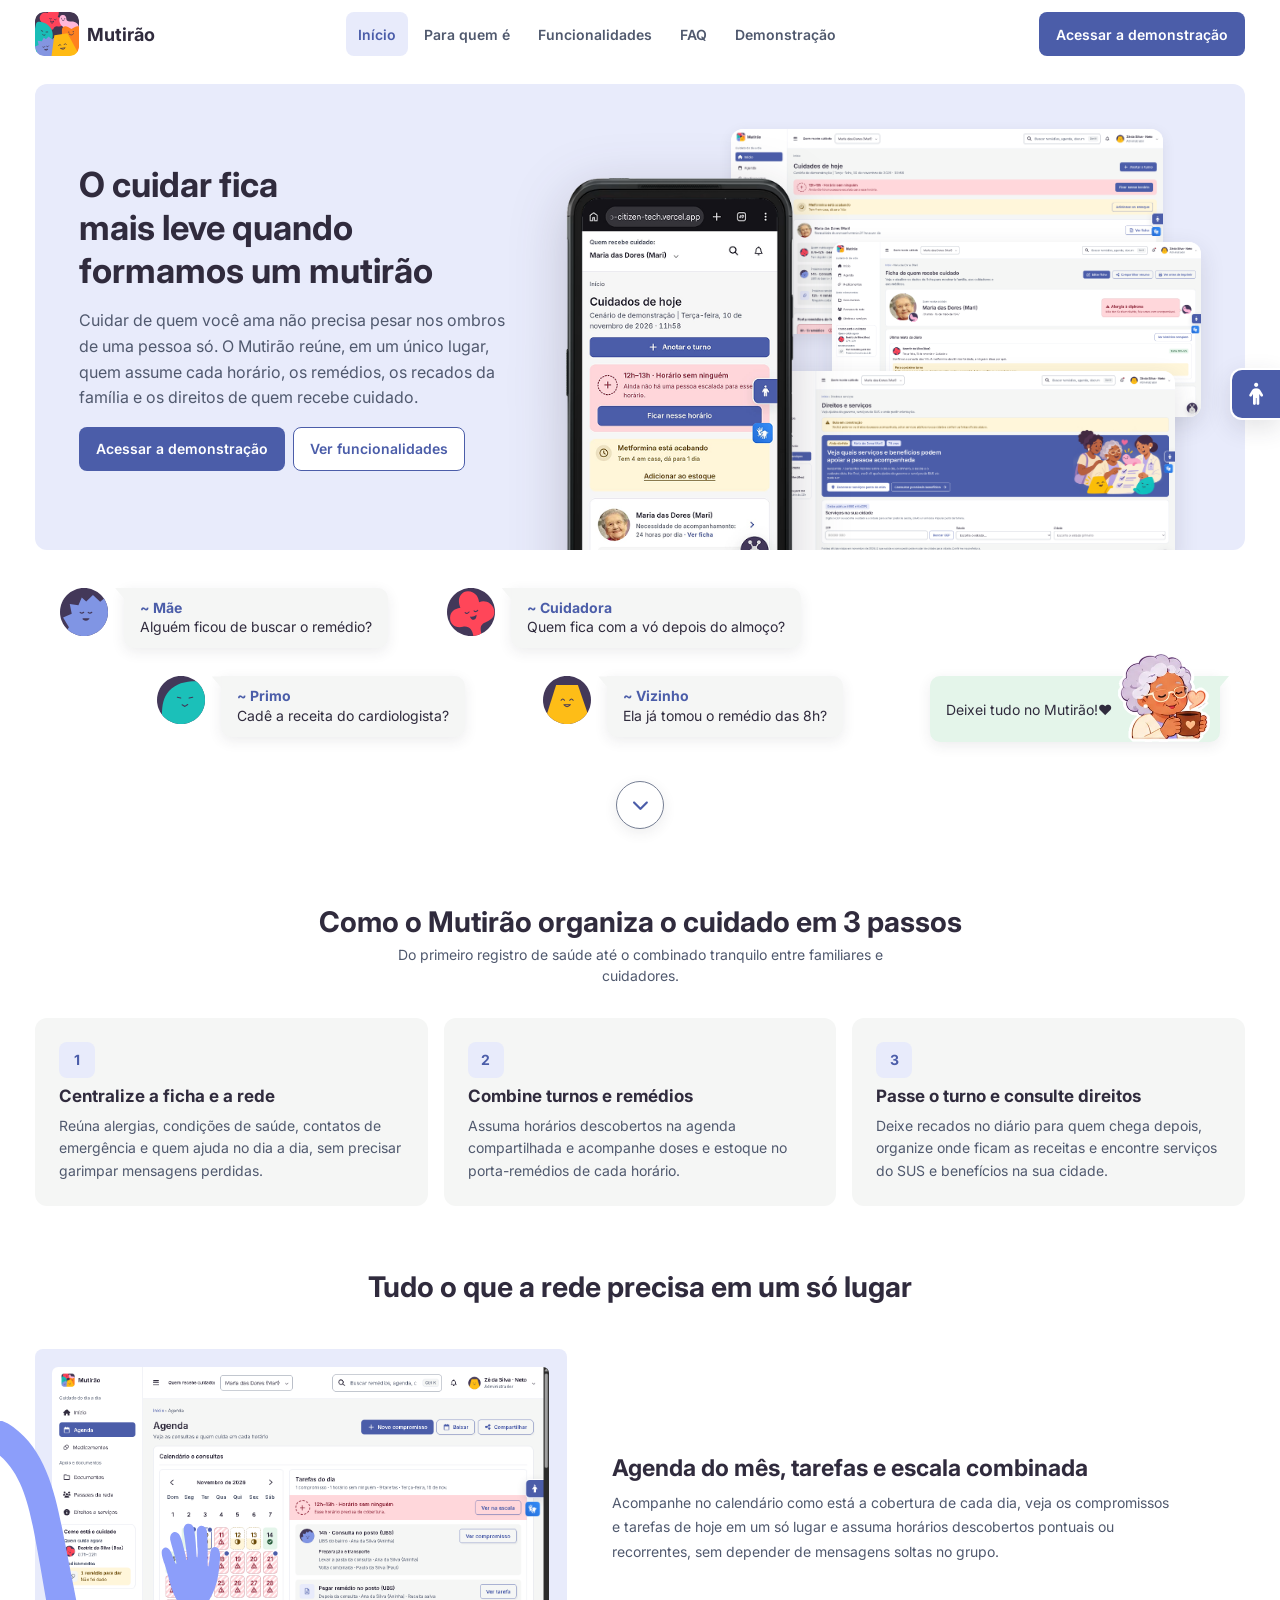
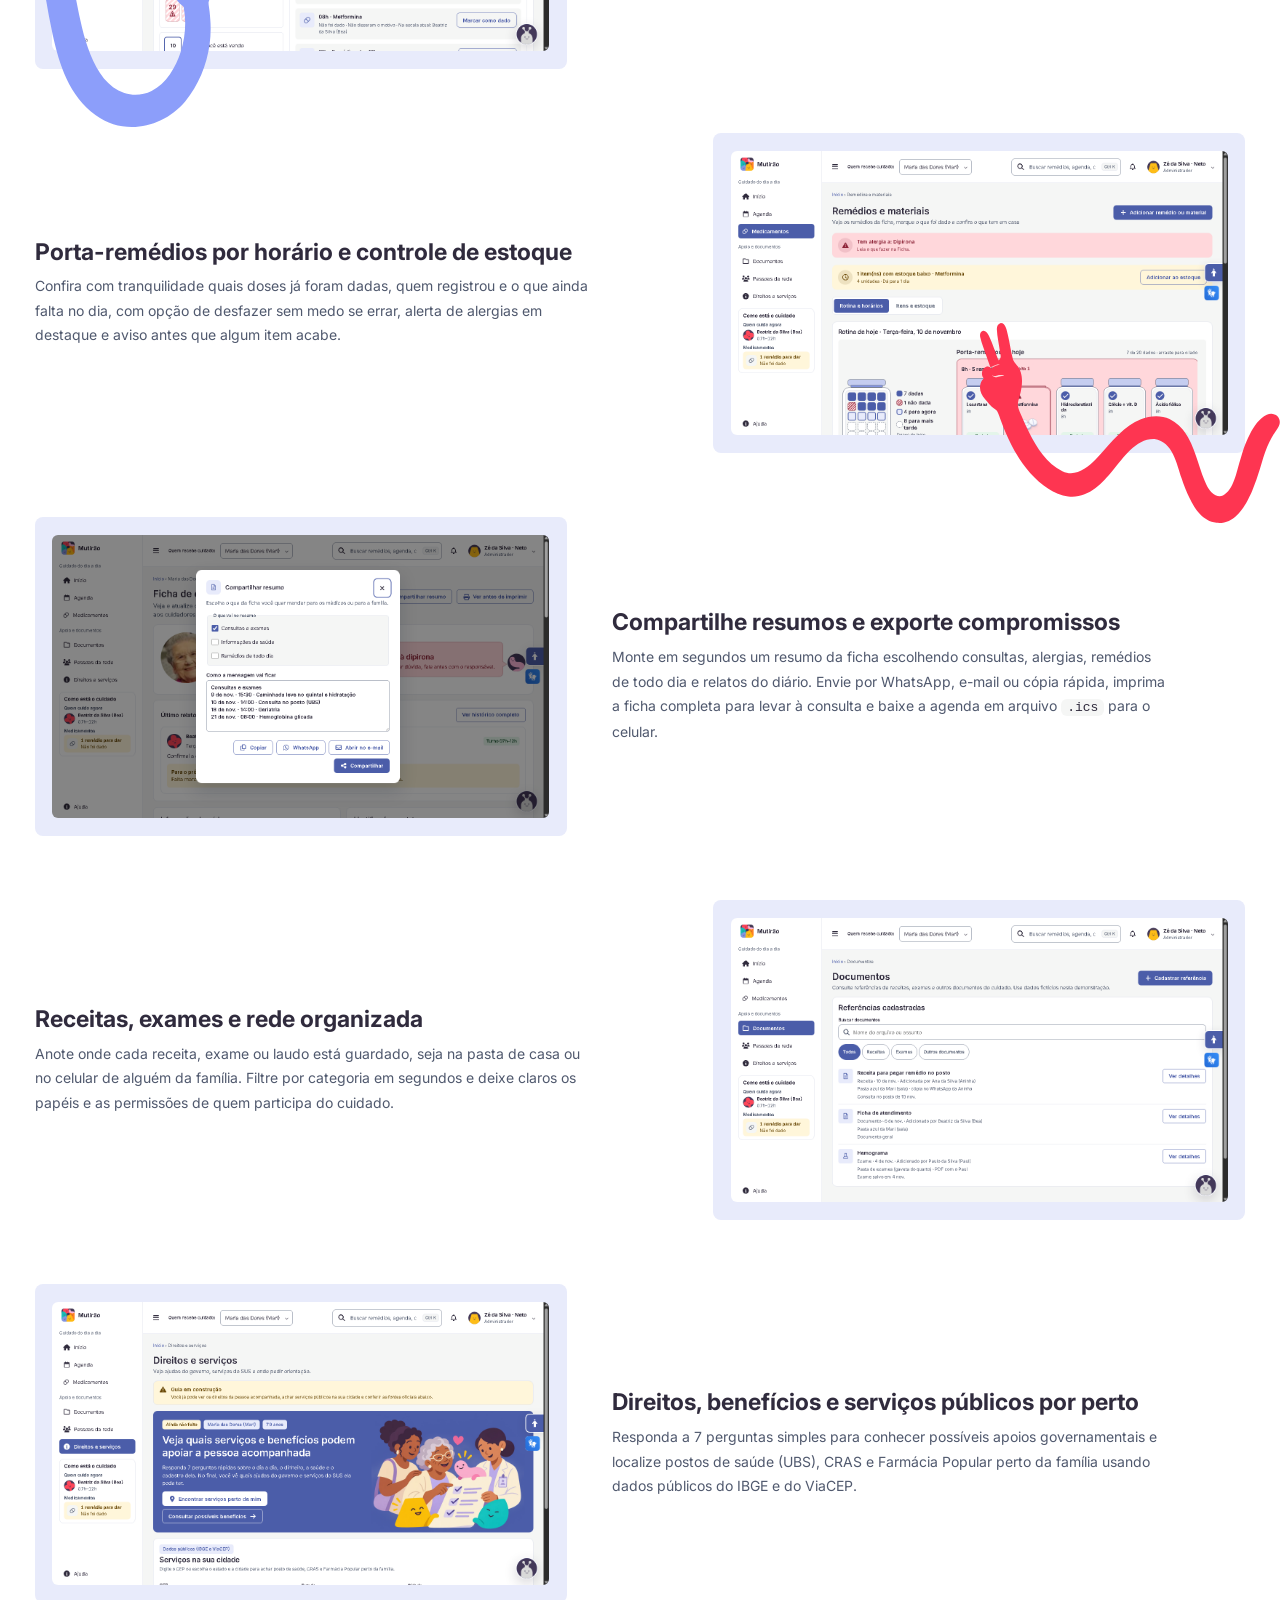
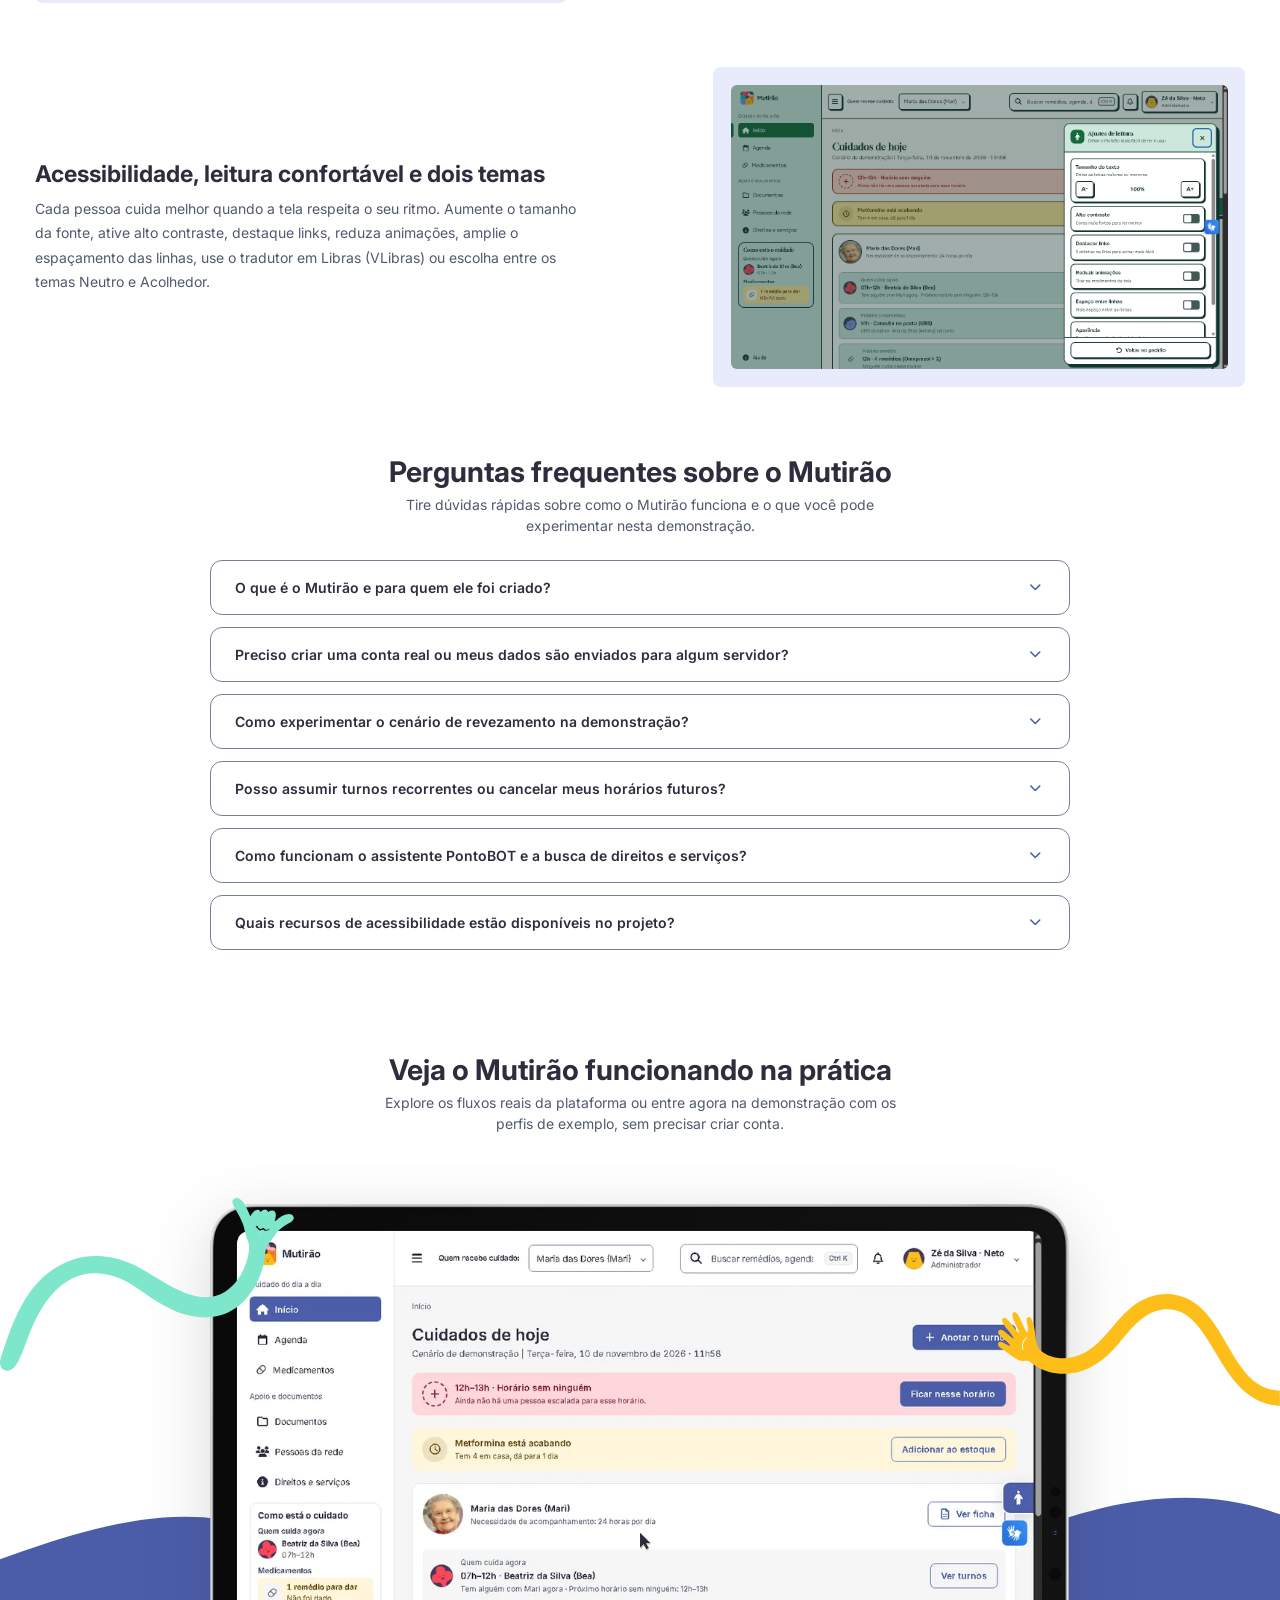
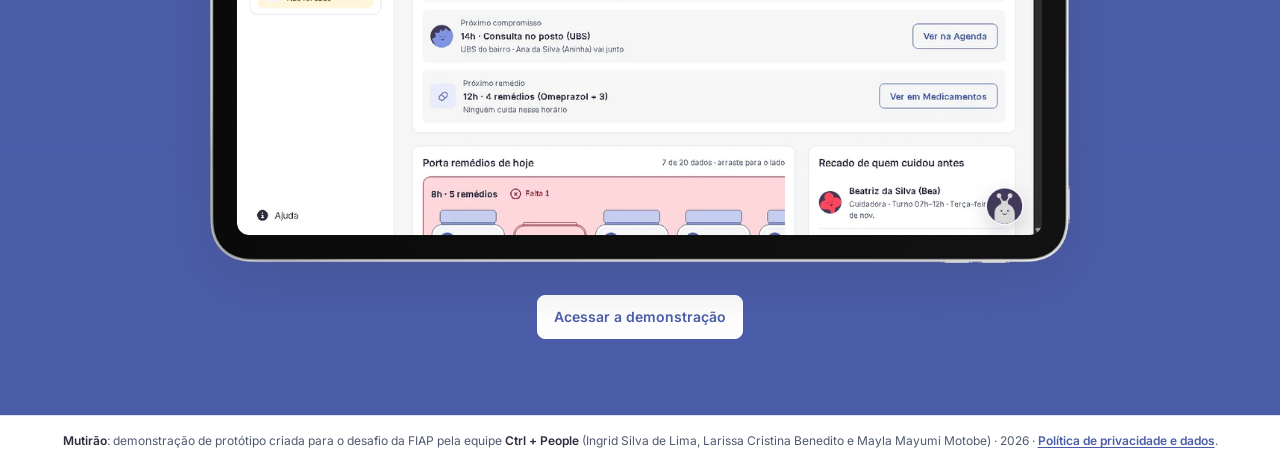
==== commit 5c5e1b54: "docs: atualiza README, adiciona PDF da documentacao e banner de compartilhamento" ====
--- a/index.html
+++ b/index.html
@@ -29,12 +29,15 @@
   <meta name="twitter:description"
     content="O Mutirão junta, num lugar só, quem cuida em cada horário, os remédios, os recados da família e os direitos de quem recebe cuidado." />
 
-  <link rel="canonical" href="https://mutirao-citizen-tech-2026.vercel.app/" />
-  <meta property="og:url" content="https://mutirao-citizen-tech-2026.vercel.app/" />
+  <link rel="canonical" href="https://mutirao-ctrlpeople-citizen-tech-26.vercel.app/" />
+  <meta property="og:url" content="https://mutirao-ctrlpeople-citizen-tech-26.vercel.app/" />
   <meta property="og:image"
-    content="https://mutirao-citizen-tech-2026.vercel.app/assets/media/favicon_io/android-chrome-512x512.png" />
+    content="https://mutirao-ctrlpeople-citizen-tech-26.vercel.app/assets/media/aplicacao/landing.png" />
+  <meta property="og:image:width" content="1902" />
+  <meta property="og:image:height" content="907" />
+  <meta property="og:image:alt" content="Página inicial do Mutirão com prévia das telas da plataforma" />
   <meta name="twitter:image"
-    content="https://mutirao-citizen-tech-2026.vercel.app/assets/media/favicon_io/android-chrome-512x512.png" />
+    content="https://mutirao-ctrlpeople-citizen-tech-26.vercel.app/assets/media/aplicacao/landing.png" />
 
   <!-- Favicons e Web App Manifest -->
   <link rel="icon" href="assets/media/favicon_io/favicon.ico" sizes="any" />
@@ -62,7 +65,7 @@
       "@context": "https://schema.org",
       "@type": "WebSite",
       "name": "Mutirão",
-      "url": "https://mutirao-citizen-tech-2026.vercel.app/",
+      "url": "https://mutirao-ctrlpeople-citizen-tech-26.vercel.app/",
       "inLanguage": "pt-BR",
       "description": "Plataforma web de cuidado compartilhado para organizar turnos, remédios, documentos, diário de passagem e direitos de quem recebe cuidado."
     }
@@ -116,8 +119,8 @@
             <button type="button" class="landing-imagem-gatilho" data-titulo-imagem="Tela de Início"
               aria-label="Ampliar imagem: Tela de Início do Mutirão com os cuidados de hoje, alertas de horário e porta-remédios">
               <img src="assets/media/aplicacao/home.png"
-                alt="Tela de Início do Mutirão com os cuidados de hoje, alertas de horário e porta-remédios" width="1920"
-                height="911" />
+                alt="Tela de Início do Mutirão com os cuidados de hoje, alertas de horário e porta-remédios"
+                width="1920" height="911" />
             </button>
           </figure>
           <figure class="landing-vitrine__janela landing-vitrine__janela--ficha">
@@ -285,8 +288,7 @@
           </div>
           <div class="landing-bloco__visual">
             <figure class="landing-bloco__previa">
-              <button type="button" class="landing-imagem-gatilho"
-                data-titulo-imagem="Documentos, receitas e exames"
+              <button type="button" class="landing-imagem-gatilho" data-titulo-imagem="Documentos, receitas e exames"
                 aria-label="Ampliar imagem: Tela de Documentos mostrando receitas, ficha de atendimento, hemograma, campo de busca e filtros por tipo">
                 <img src="assets/media/aplicacao/recurso-documentos.png"
                   alt="Tela de Documentos mostrando receitas, ficha de atendimento, hemograma, campo de busca e filtros por tipo"
@@ -437,10 +439,12 @@
             <button type="button" class="landing-imagem-gatilho landing-final__gatilho-tablet"
               data-titulo-imagem="Demonstração do Mutirão no tablet"
               aria-label="Ampliar demonstração do Mutirão no tablet">
-              <img class="landing-final__tela landing-final__tela--animada" src="assets/media/aplicacao/tablet-demo.webp"
+              <img class="landing-final__tela landing-final__tela--animada"
+                src="assets/media/aplicacao/tablet-demo.webp"
                 alt="Demonstração animada do Mutirão navegando por turnos, agenda, medicamentos, direitos e PontoBOT"
                 width="1080" height="810" />
-              <img class="landing-final__tela landing-final__tela--estatica" src="assets/media/aplicacao/tablet-home.png"
+              <img class="landing-final__tela landing-final__tela--estatica"
+                src="assets/media/aplicacao/tablet-home.png"
                 alt="Tela inicial do Mutirão no computador e tablet exibindo os cuidados de hoje" width="1280"
                 height="960" loading="lazy" />
             </button>
@@ -474,7 +478,8 @@
     <p>
       <strong>Mutirão</strong>: demonstração de protótipo criada para o desafio da FIAP pela equipe
       <strong>Ctrl + People</strong> (Ingrid Silva de Lima, Larissa Cristina Benedito e Mayla Mayumi Motobe) · 2026 ·
-      <a href="politica-de-privacidade.html" target="_blank" rel="noopener noreferrer">Política de privacidade e dados</a>.
+      <a href="politica-de-privacidade.html" target="_blank" rel="noopener noreferrer">Política de privacidade e
+        dados</a>.
     </p>
   </footer>
   <script src="assets/js/landing.js" defer></script>
--- a/assets/css/landing.css
+++ b/assets/css/landing.css
@@ -264,7 +264,7 @@
 
 @media (min-width: 1025px) {
   .landing-dobra {
-    min-height: calc(100dvh - 85px);
+    min-height: calc(50dvh - 85px);
     padding-block-end: var(--espaco-md);
   }
 }
@@ -541,7 +541,7 @@
   width: 36px;
   height: 36px;
   border-radius: var(--raio-lg);
-  background: var(--landing-destaque-superficie);
+  background: var(--cor-superficie-suave);
   color: var(--cor-primaria);
   font-weight: var(--peso-negrito);
   font-size: var(--texto-interface);
